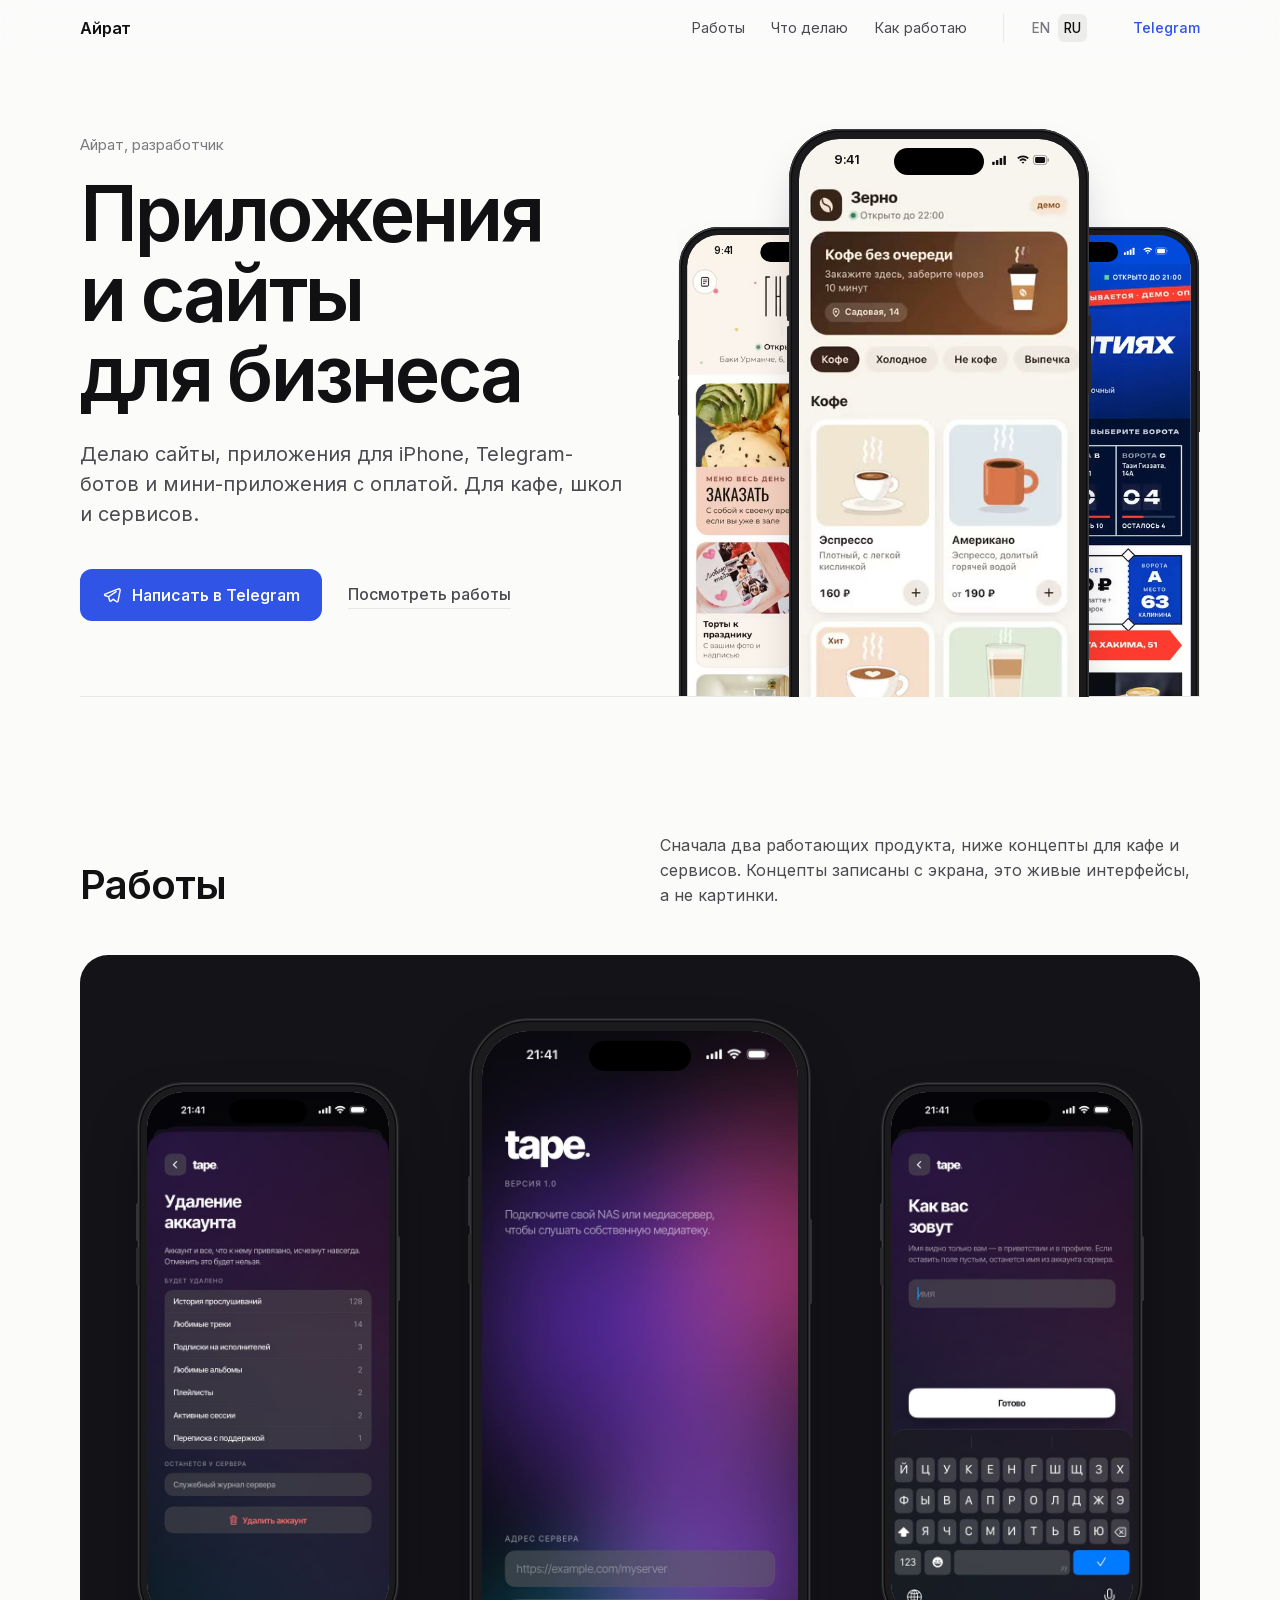
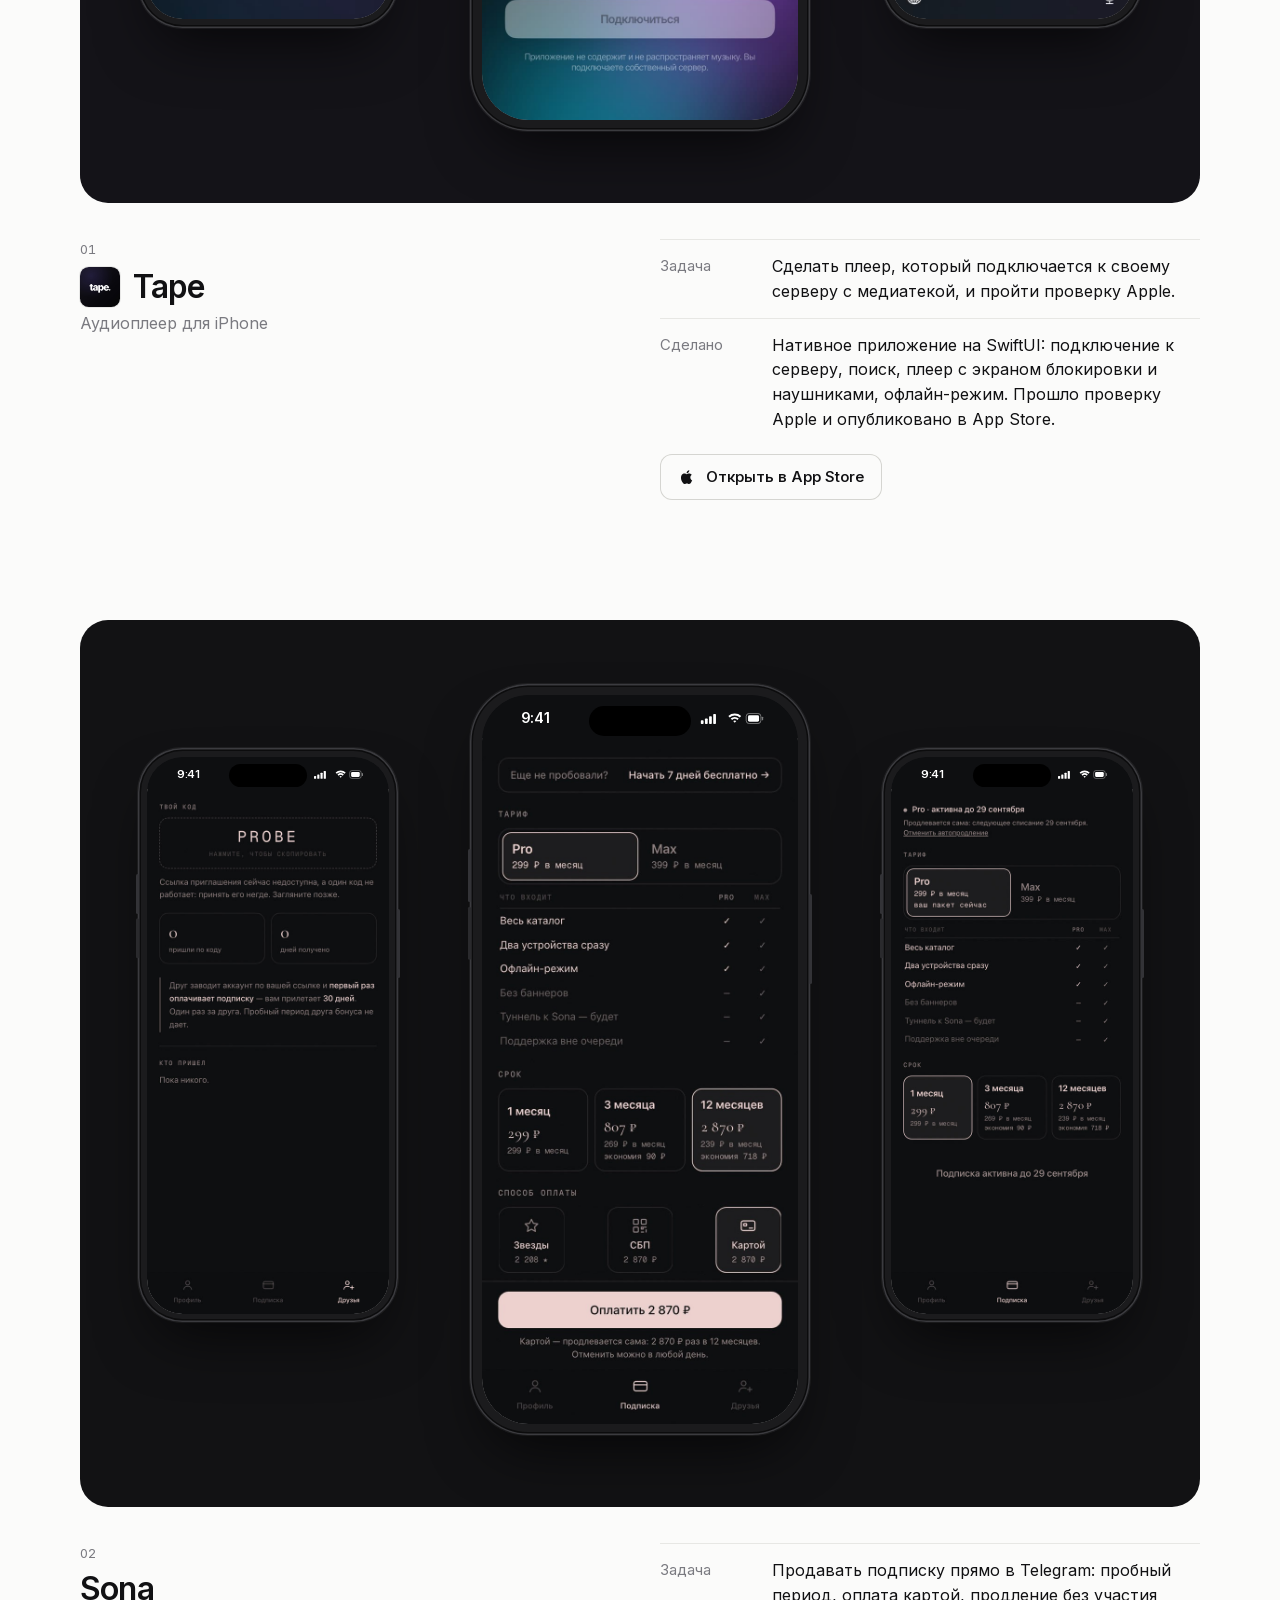
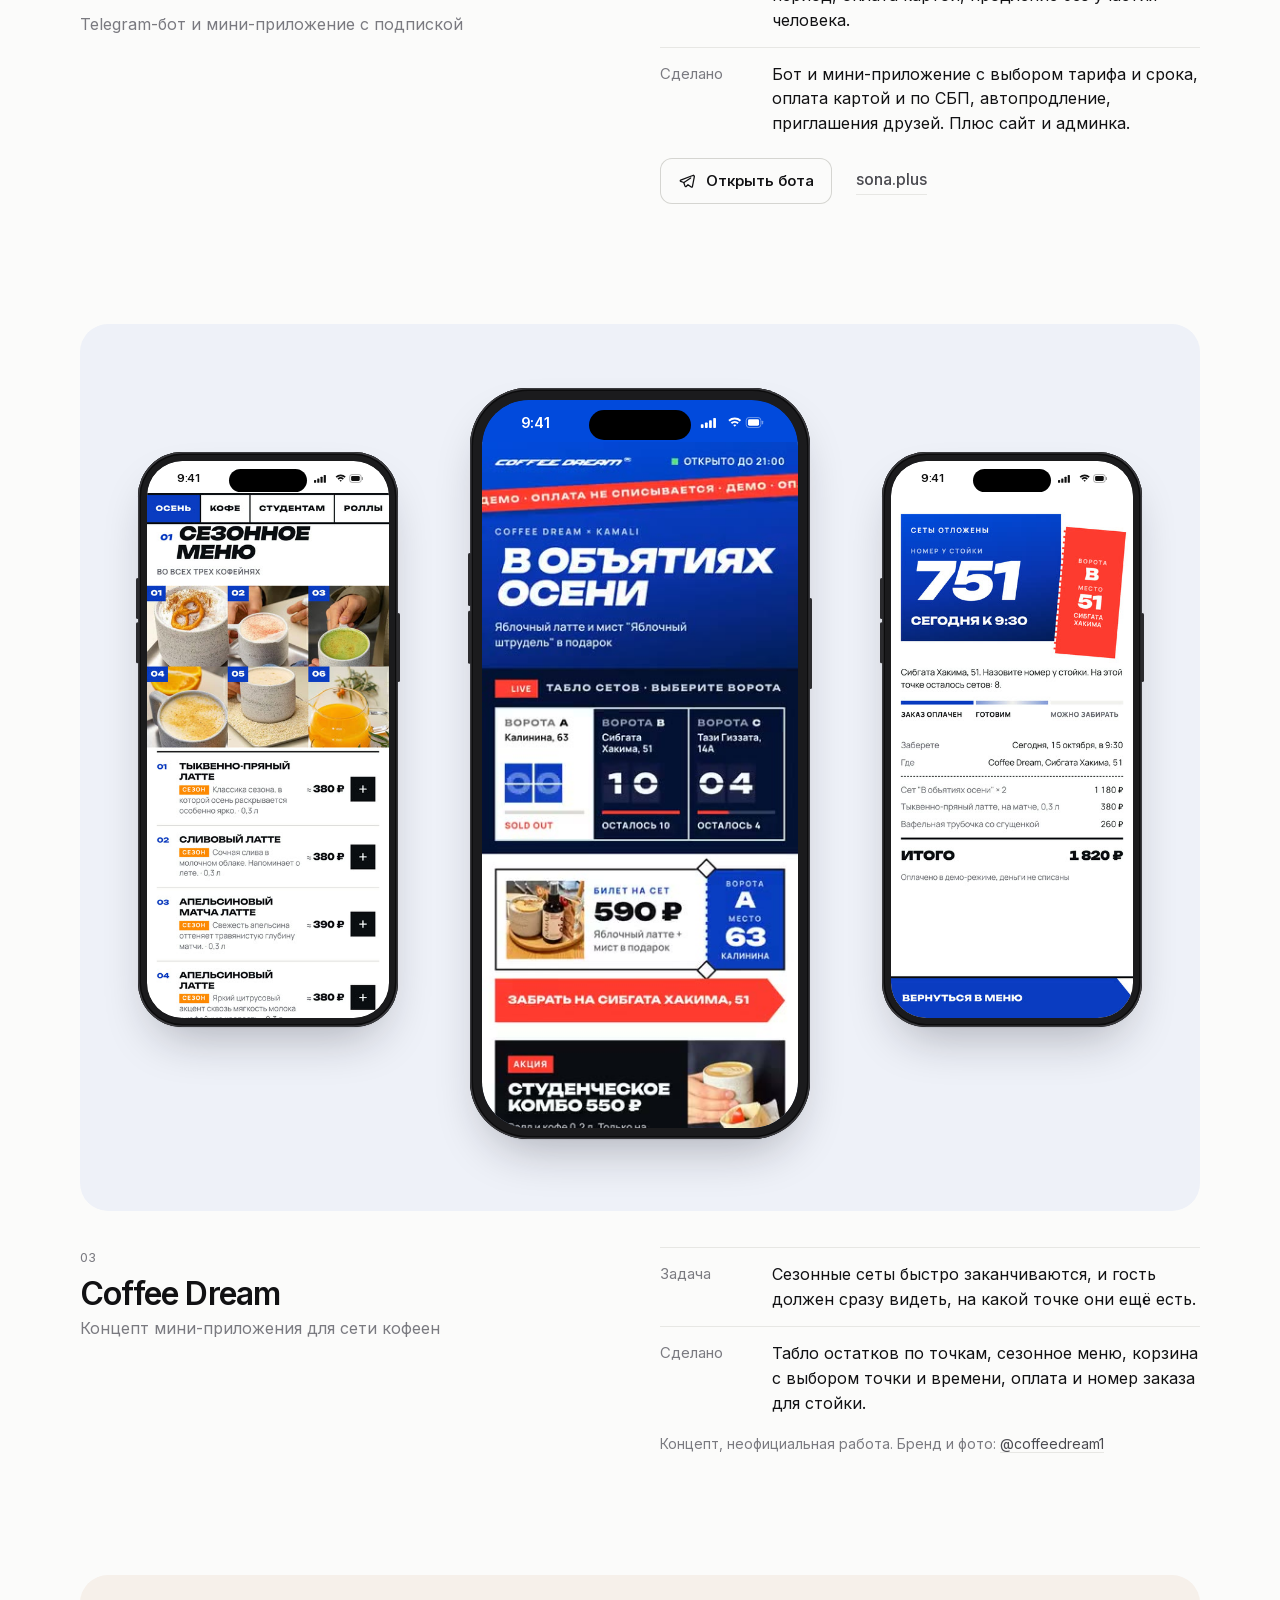
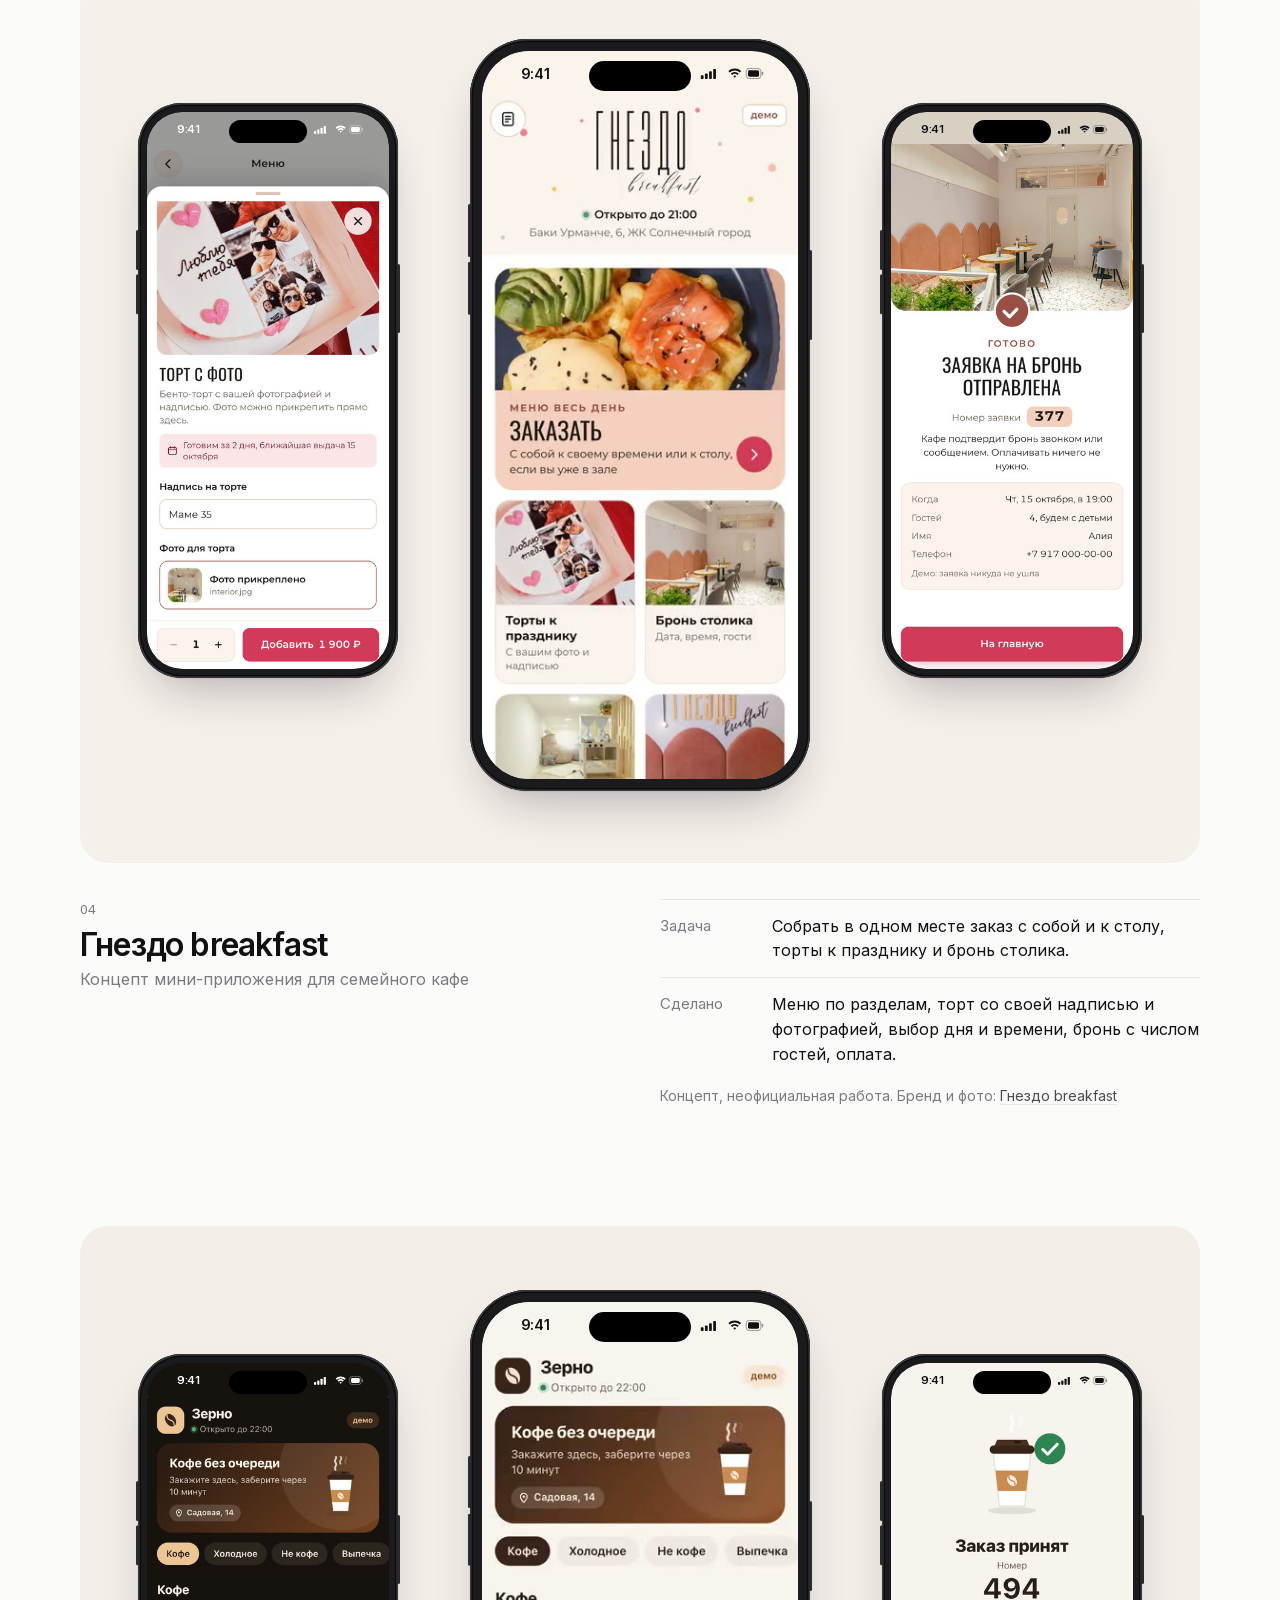
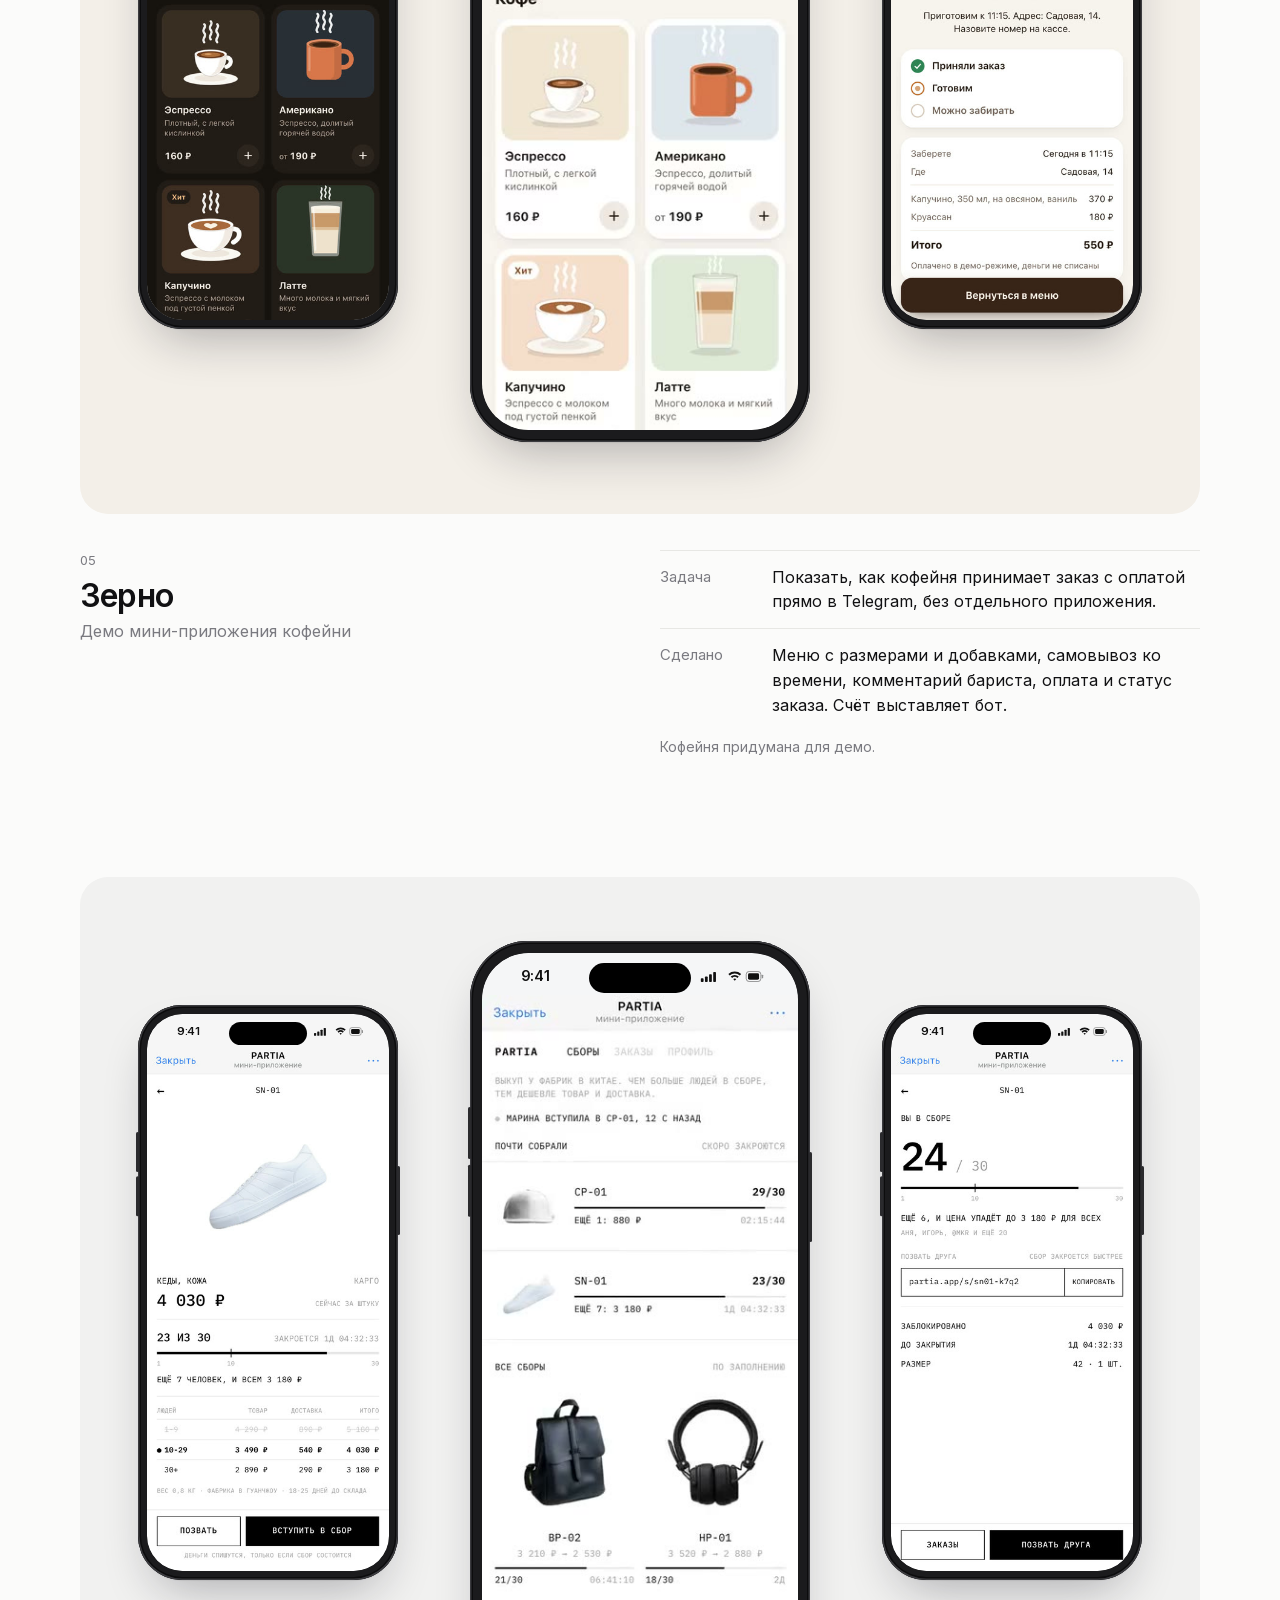
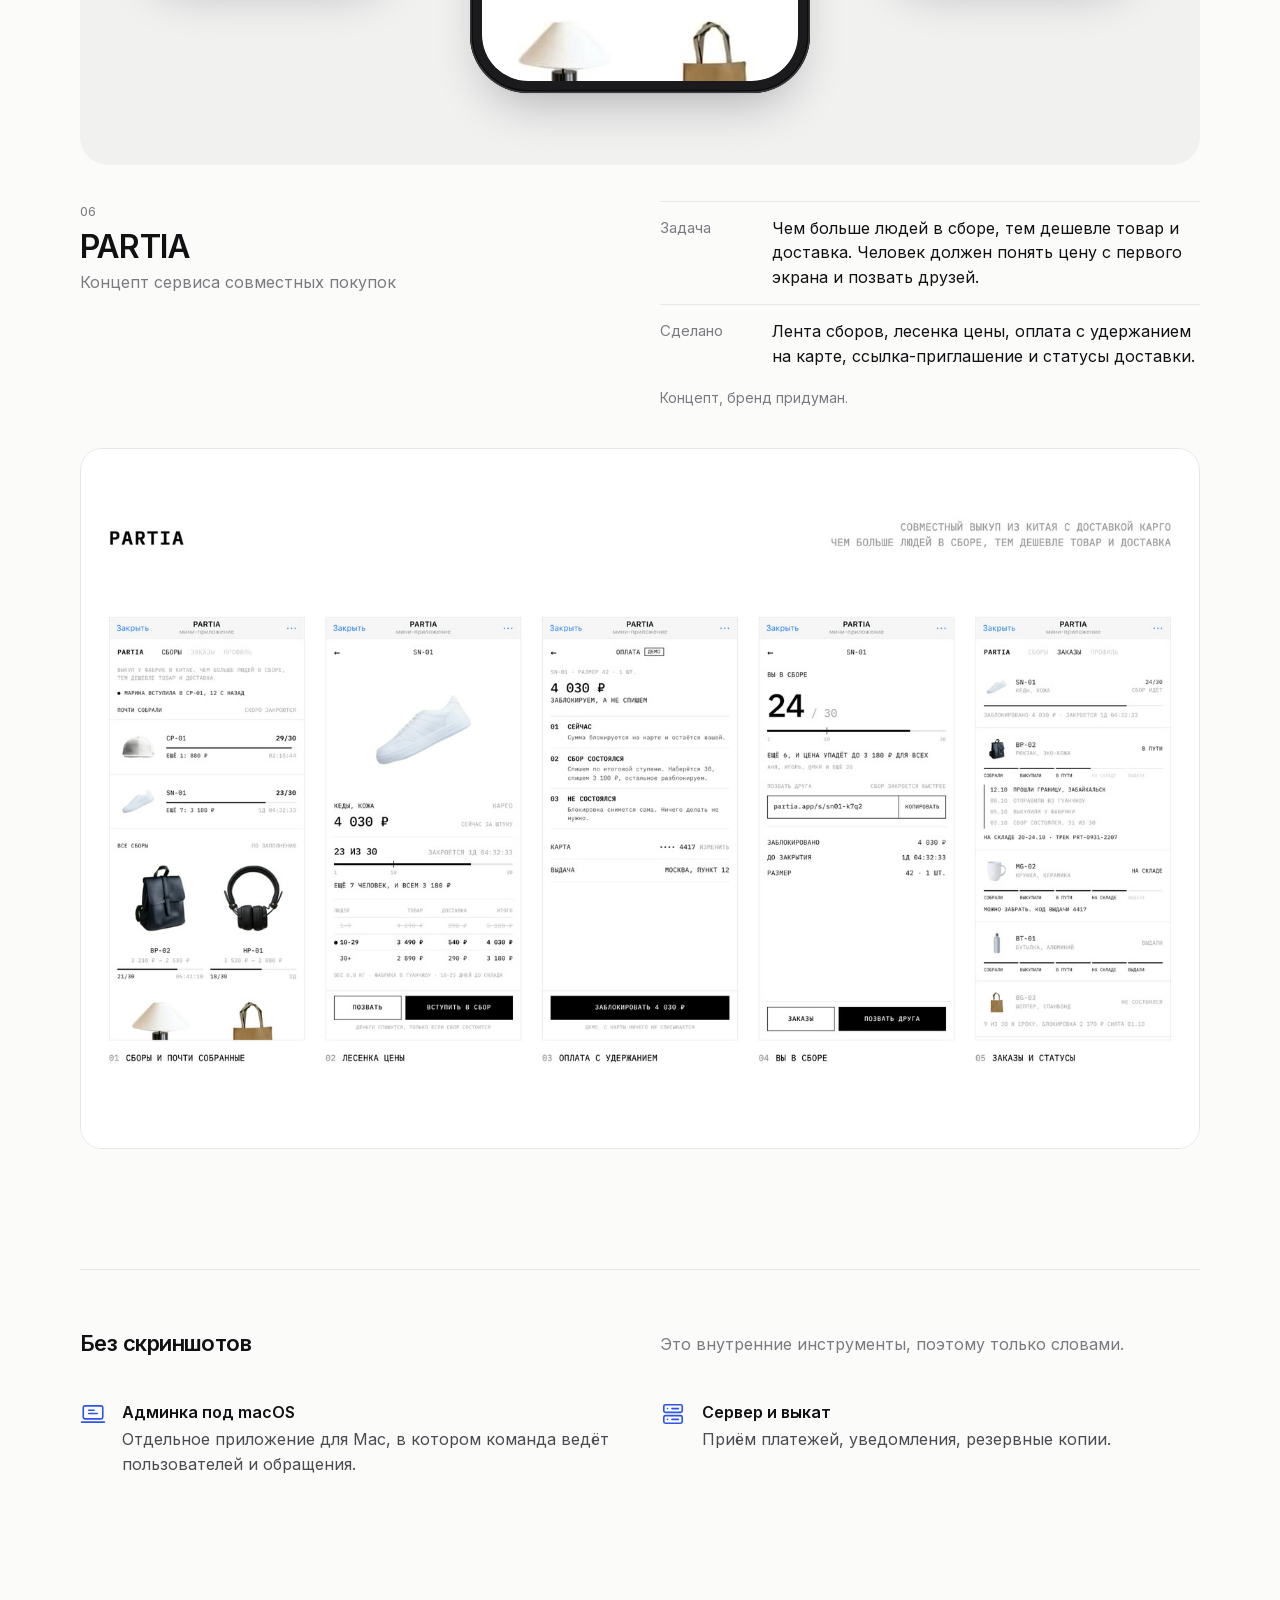
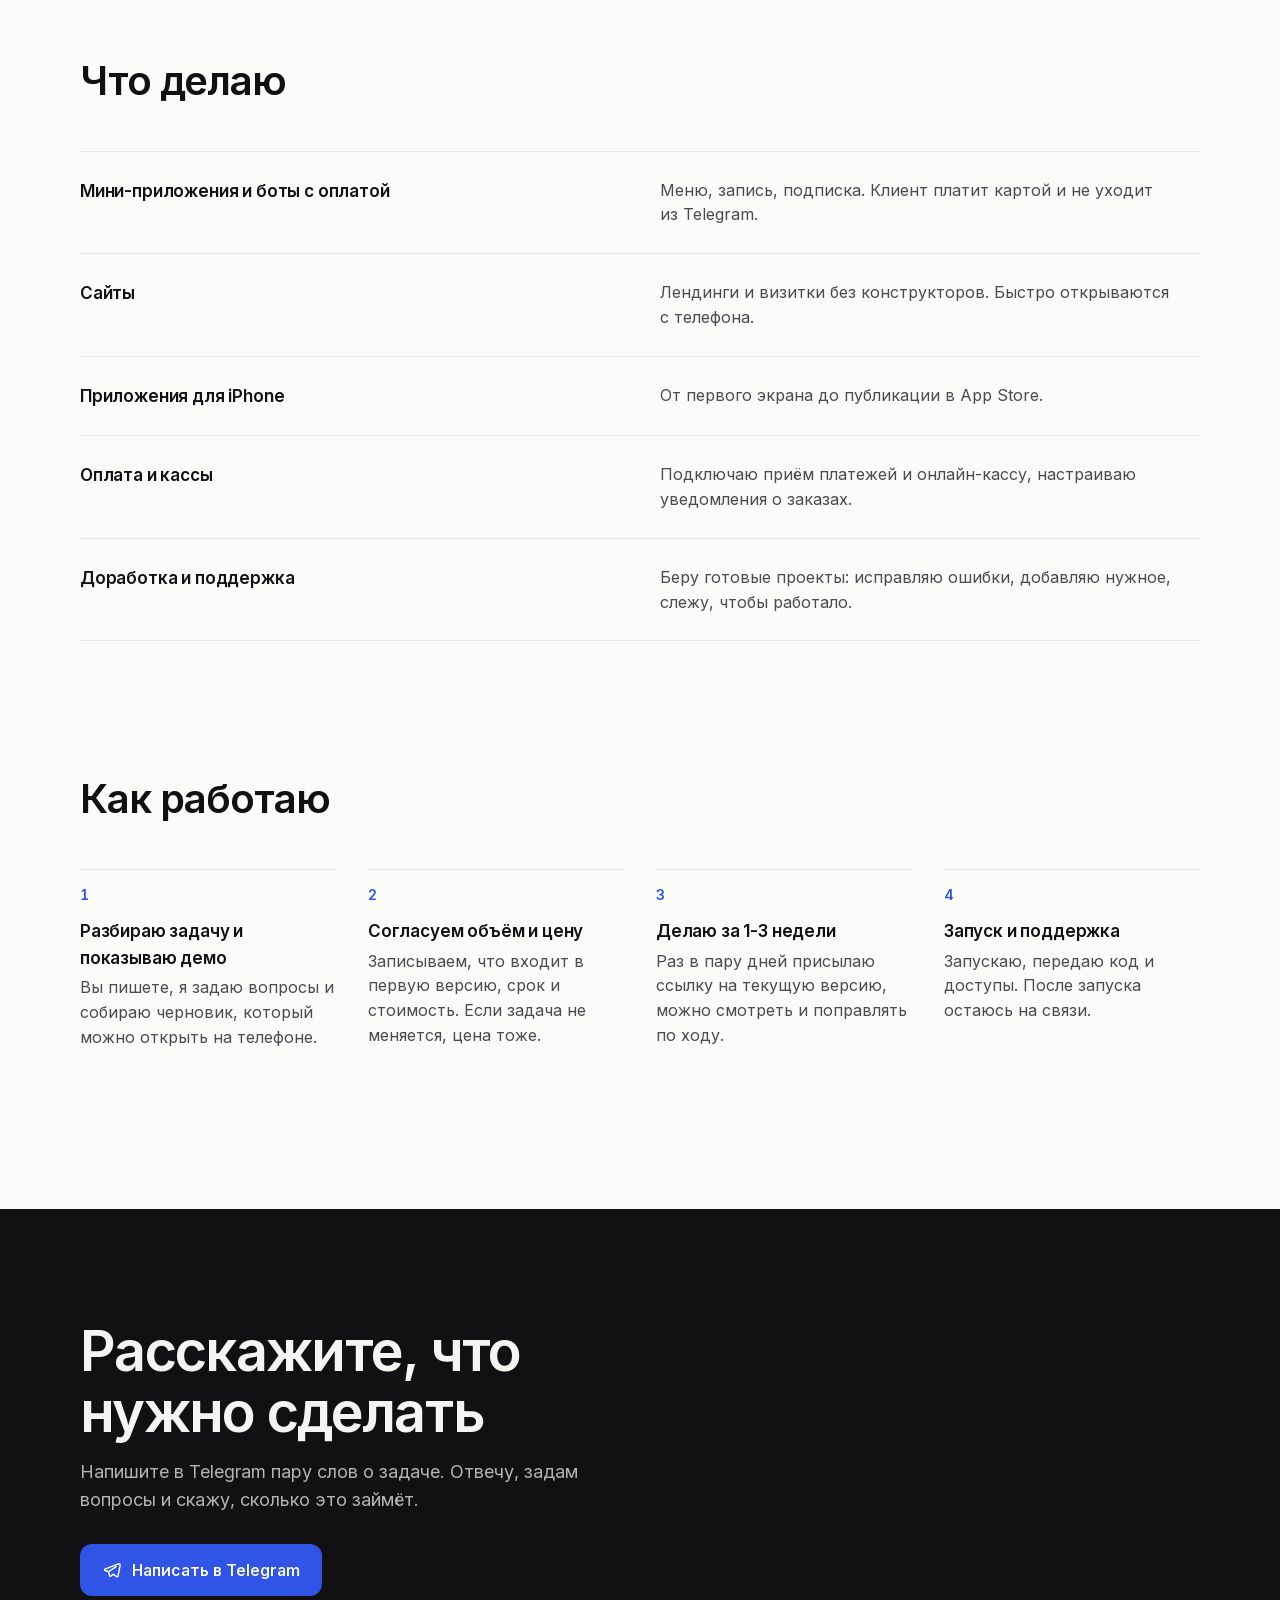
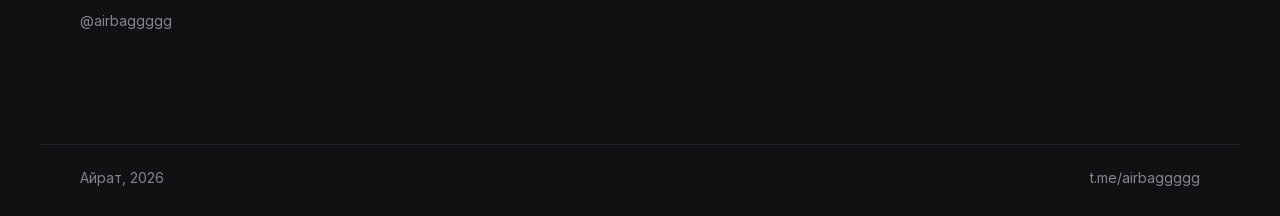
==== ru/index.html @ eb511922 "EN по умолчанию, RU в /ru/, листание на телефоне, постер PARTIA" ====
<!doctype html>
<html lang="ru">
<head>
<meta charset="utf-8">
<meta name="viewport" content="width=device-width, initial-scale=1, viewport-fit=cover">
<title>Айрат. Приложения и сайты для бизнеса</title>
<meta name="description" content="Делаю сайты, приложения для iPhone, Telegram-ботов и мини-приложения с оплатой для кафе, школ и сервисов.">
<meta property="og:type" content="website">
<meta property="og:title" content="Айрат. Приложения и сайты для бизнеса">
<meta property="og:description" content="Сайты, приложения для iPhone, Telegram-боты и мини-приложения с оплатой для кафе, школ и сервисов.">
<meta name="theme-color" content="#fbfbfa">
<link rel="canonical" href="https://airbagg.github.io/airat/ru/">
<link rel="alternate" hreflang="en" href="https://airbagg.github.io/airat/">
<link rel="alternate" hreflang="ru" href="https://airbagg.github.io/airat/ru/">
<link rel="alternate" hreflang="x-default" href="https://airbagg.github.io/airat/">
<link rel="icon" href="../assets/favicon.svg" type="image/svg+xml">
<link rel="preload" href="../assets/fonts/inter-cyrillic.woff2" as="font" type="font/woff2" crossorigin>
<link rel="stylesheet" href="../assets/style.css">
<script>document.documentElement.classList.add('js')</script>
</head>
<body>

<header class="top">
  <div class="wrap top-in">
    <a class="name" href="#top">Айрат</a>
    <nav class="nav" aria-label="Разделы">
      <a href="#works">Работы</a>
      <a href="#services">Что делаю</a>
      <a href="#process">Как работаю</a>
    </nav>
    <span class="lang"><a href="../" hreflang="en" lang="en">EN</a><b aria-current="page">RU</b></span>
    <a class="top-tg" href="https://t.me/airbaggggg">Telegram</a>
  </div>
</header>

<main id="top">

  <section class="hero">
    <div class="wrap hero-grid">
      <div class="hero-text">
      <p class="hero-who reveal">Айрат, разработчик</p>
      <h1 class="reveal">Приложения и сайты для бизнеса</h1>
      <p class="lead reveal">Делаю сайты, приложения для iPhone, Telegram-ботов и мини-приложения с оплатой. Для кафе, школ и сервисов.</p>
      <div class="hero-cta reveal">
        <a class="btn" href="https://t.me/airbaggggg">
          <svg viewBox="0 0 24 24" aria-hidden="true"><path d="M20.5 4.3L3.6 10.9c-.8.3-.8 1.4 0 1.7l4.1 1.4 1.6 4.9c.2.7 1.1.9 1.6.4l2.4-2.3 4.3 3.1c.6.4 1.5.1 1.6-.6l2.6-13.3c.2-.9-.6-1.6-1.3-1.3z" fill="none" stroke="currentColor" stroke-width="1.7" stroke-linejoin="round"/><path d="M7.9 14.1l9-6.2" stroke="currentColor" stroke-width="1.7" stroke-linecap="round"/></svg>
          Написать в Telegram
        </a>
        <a class="link" href="#works">Посмотреть работы</a>
      </div>
      </div>
      <div class="hero-art reveal" aria-hidden="true">
        <div class="device hero-l" style="--sb:#fbf4eb;--sbt:#111">
          <div class="screen">
            <div class="sbar"><span>9:41</span></div>
            <div class="view">
              <img src="../assets/img/gnezdo-poster.jpg" alt="" decoding="async" width="332" height="720">
            </div>
          </div>
        </div>
        <div class="device hero-r" style="--sb:#014adc;--sbt:#fff">
          <div class="screen">
            <div class="sbar"><span>9:41</span></div>
            <div class="view">
              <img src="../assets/img/coffeedream-poster.jpg" alt="" decoding="async" width="332" height="720">
            </div>
          </div>
        </div>
        <div class="device hero-c" style="--sb:#f8f5ee;--sbt:#111">
          <div class="screen">
            <div class="sbar"><span>9:41</span></div>
            <div class="view">
              <img src="../assets/img/zerno-poster.jpg" alt="" fetchpriority="high" decoding="async" width="332" height="720">
              <video muted loop playsinline preload="none" data-src="../assets/video/zerno.mp4" data-hero></video>
            </div>
          </div>
        </div>
      </div>
    </div>
  </section>

  <section class="works" id="works" aria-labelledby="works-h">
    <div class="wrap">
      <div class="sec-head reveal">
        <h2 id="works-h">Работы</h2>
        <p>Сначала два работающих продукта, ниже концепты для кафе и сервисов. Концепты записаны с экрана, это живые интерфейсы, а не картинки.</p>
      </div>

      <article class="work work-dark" style="--tint:#141318">
        <div class="stage reveal">
          <div class="device side side-l full" style="--sb:#050409;--sbt:#fff">
            <div class="screen">
              <div class="view">
                <img src="../assets/img/tape-account.jpg" alt="Экран удаления аккаунта" loading="lazy" decoding="async" width="520" height="1130">
              </div>
            </div>
          </div>
          <div class="device main full" style="--sb:#0b0a10;--sbt:#fff">
            <div class="screen">
              <div class="view">
                <img src="../assets/img/tape-connect.jpg" alt="Первый экран: подключение к своему серверу" loading="lazy" decoding="async" width="680" height="1478">
              </div>
            </div>
          </div>
          <div class="device side side-r full" style="--sb:#050409;--sbt:#fff">
            <div class="screen">
              <div class="view">
                <img src="../assets/img/tape-name.jpg" alt="Экран ввода имени" loading="lazy" decoding="async" width="520" height="1130">
              </div>
            </div>
          </div>
        </div>
        <div class="work-text reveal">
          <div class="work-title">
            <span class="work-no">01</span>
            <h3><img class="app-icon" src="../assets/img/tape-icon.jpg" alt="" width="256" height="256" loading="lazy">Tape</h3>
            <p class="work-kind">Аудиоплеер для iPhone</p>
          </div>
          <dl class="work-dl">
            <div><dt>Задача</dt><dd>Сделать плеер, который подключается к своему серверу с медиатекой, и пройти проверку Apple.</dd></div>
            <div><dt>Сделано</dt><dd>Нативное приложение на SwiftUI: подключение к серверу, поиск, плеер с экраном блокировки и наушниками, офлайн-режим. Прошло проверку Apple и опубликовано в App Store.</dd></div>
          </dl>
          <div class="work-links">
            <a class="btn btn-line" href="https://apps.apple.com/ru/app/tape-music-player/id6780871325"><svg viewBox="0 0 24 24" aria-hidden="true"><path d="M16.4 12.6c0-2.3 1.9-3.4 2-3.5-1.1-1.6-2.8-1.8-3.4-1.8-1.4-.1-2.8.9-3.5.9-.7 0-1.8-.9-3-.8-1.5 0-3 .9-3.8 2.3-1.6 2.8-.4 7 1.2 9.3.8 1.1 1.7 2.4 2.9 2.3 1.2 0 1.6-.7 3-.7s1.8.7 3 .7c1.3 0 2.1-1.1 2.8-2.3.9-1.3 1.3-2.6 1.3-2.6s-2.5-1-2.5-3.8zM14.1 5.8c.6-.8 1.1-1.8 1-2.8-.9 0-2 .6-2.7 1.4-.6.7-1.1 1.7-1 2.7 1 .1 2-.5 2.7-1.3z" fill="currentColor"/></svg>Открыть в App Store</a>
          </div>
        </div>
      </article>

      <article class="work work-dark" style="--tint:#121214">
        <div class="stage reveal">
          <div class="device side side-l" style="--sb:#0e0f11;--sbt:#fff">
            <div class="screen">
              <div class="sbar"><span>9:41</span></div>
              <div class="view">
                <img src="../assets/img/sona-friends.jpg" alt="Приглашение друзей по коду" loading="lazy" decoding="async" width="520" height="1126">
              </div>
            </div>
          </div>
          <div class="device main" style="--sb:#0e0f11;--sbt:#fff">
            <div class="screen">
              <div class="sbar"><span>9:41</span></div>
              <div class="view">
                <img src="../assets/img/sona-pay.jpg" alt="Выбор тарифа, срока и оплата картой" loading="lazy" decoding="async" width="680" height="1472">
              </div>
            </div>
          </div>
          <div class="device side side-r" style="--sb:#0e0f11;--sbt:#fff">
            <div class="screen">
              <div class="sbar"><span>9:41</span></div>
              <div class="view">
                <img src="../assets/img/sona-active.jpg" alt="Подписка активна и продлевается сама" loading="lazy" decoding="async" width="520" height="1126">
              </div>
            </div>
          </div>
        </div>
        <div class="work-text reveal">
          <div class="work-title">
            <span class="work-no">02</span>
            <h3>Sona</h3>
            <p class="work-kind">Telegram-бот и мини-приложение с подпиской</p>
          </div>
          <dl class="work-dl">
            <div><dt>Задача</dt><dd>Продавать подписку прямо в Telegram: пробный период, оплата картой, продление без участия человека.</dd></div>
            <div><dt>Сделано</dt><dd>Бот и мини-приложение с выбором тарифа и срока, оплата картой и по СБП, автопродление, приглашения друзей. Плюс сайт и админка.</dd></div>
          </dl>
          <div class="work-links">
            <a class="btn btn-line" href="https://t.me/Sona_sound_bot"><svg viewBox="0 0 24 24" aria-hidden="true"><path d="M20.5 4.3L3.6 10.9c-.8.3-.8 1.4 0 1.7l4.1 1.4 1.6 4.9c.2.7 1.1.9 1.6.4l2.4-2.3 4.3 3.1c.6.4 1.5.1 1.6-.6l2.6-13.3c.2-.9-.6-1.6-1.3-1.3z" fill="none" stroke="currentColor" stroke-width="1.7" stroke-linejoin="round"/><path d="M7.9 14.1l9-6.2" stroke="currentColor" stroke-width="1.7" stroke-linecap="round"/></svg>Открыть бота</a>
            <a class="link" href="https://sona.plus">sona.plus</a>
          </div>
        </div>
      </article>

      <article class="work" style="--tint:#eef1f8">
        <div class="stage reveal">
          <div class="device side side-l" style="--sb:#fff;--sbt:#111">
            <div class="screen">
              <div class="sbar"><span>9:41</span></div>
              <div class="view">
                <img src="../assets/img/coffeedream-season.jpg" alt="Сезонное меню" loading="lazy" decoding="async" width="400" height="866">
              </div>
            </div>
          </div>
          <div class="device main" style="--sb:#014adc;--sbt:#fff">
            <div class="screen">
              <div class="sbar"><span>9:41</span></div>
              <div class="view">
                <img src="../assets/img/coffeedream-poster.jpg" alt="" loading="lazy" decoding="async" width="332" height="720">
            <video muted loop playsinline preload="none" data-src="../assets/video/coffeedream.mp4" aria-label="Запись экрана: заказ сезонного сета в Coffee Dream"></video>
              </div>
            </div>
          </div>
          <div class="device side side-r" style="--sb:#fff;--sbt:#111">
            <div class="screen">
              <div class="sbar"><span>9:41</span></div>
              <div class="view">
                <img src="../assets/img/coffeedream-done.jpg" alt="Экран оплаченного заказа с номером для стойки" loading="lazy" decoding="async" width="400" height="866">
              </div>
            </div>
          </div>
        </div>
        <div class="work-text reveal">
          <div class="work-title">
            <span class="work-no">03</span>
            <h3>Coffee Dream</h3>
            <p class="work-kind">Концепт мини-приложения для сети кофеен</p>
          </div>
          <dl class="work-dl">
            <div><dt>Задача</dt><dd>Сезонные сеты быстро заканчиваются, и гость должен сразу видеть, на какой точке они ещё есть.</dd></div>
            <div><dt>Сделано</dt><dd>Табло остатков по точкам, сезонное меню, корзина с выбором точки и времени, оплата и номер заказа для стойки.</dd></div>
          </dl>
          <p class="credit">Концепт, неофициальная работа. Бренд и фото: <a href="https://t.me/coffeedream1">@coffeedream1</a></p>
        </div>
      </article>

      <article class="work" style="--tint:#f6f0ea">
        <div class="stage reveal">
          <div class="device side side-l" style="--sb:#999997;--sbt:#fff">
            <div class="screen">
              <div class="sbar"><span>9:41</span></div>
              <div class="view">
                <img src="../assets/img/gnezdo-cake.jpg" alt="Торт с фотографией и надписью" loading="lazy" decoding="async" width="400" height="866">
              </div>
            </div>
          </div>
          <div class="device main" style="--sb:#fbf4eb;--sbt:#111">
            <div class="screen">
              <div class="sbar"><span>9:41</span></div>
              <div class="view">
                <img src="../assets/img/gnezdo-poster.jpg" alt="" loading="lazy" decoding="async" width="332" height="720">
            <video muted loop playsinline preload="none" data-src="../assets/video/gnezdo.mp4" aria-label="Запись экрана: заказ торта и бронь столика в Гнезде"></video>
              </div>
            </div>
          </div>
          <div class="device side side-r" style="--sb:#d9d0c4;--sbt:#111">
            <div class="screen">
              <div class="sbar"><span>9:41</span></div>
              <div class="view">
                <img src="../assets/img/gnezdo-book.jpg" alt="Заявка на бронь отправлена" loading="lazy" decoding="async" width="400" height="866">
              </div>
            </div>
          </div>
        </div>
        <div class="work-text reveal">
          <div class="work-title">
            <span class="work-no">04</span>
            <h3>Гнездо breakfast</h3>
            <p class="work-kind">Концепт мини-приложения для семейного кафе</p>
          </div>
          <dl class="work-dl">
            <div><dt>Задача</dt><dd>Собрать в одном месте заказ с собой и к столу, торты к празднику и бронь столика.</dd></div>
            <div><dt>Сделано</dt><dd>Меню по разделам, торт со своей надписью и фотографией, выбор дня и времени, бронь с числом гостей, оплата.</dd></div>
          </dl>
          <p class="credit">Концепт, неофициальная работа. Бренд и фото: <a href="https://t.me/gnezdobreakfast">Гнездо breakfast</a></p>
        </div>
      </article>

      <article class="work" style="--tint:#f3efe8">
        <div class="stage reveal">
          <div class="device side side-l" style="--sb:#16130e;--sbt:#fff">
            <div class="screen">
              <div class="sbar"><span>9:41</span></div>
              <div class="view">
                <img src="../assets/img/zerno-dark.jpg" alt="Меню в тёмной теме" loading="lazy" decoding="async" width="400" height="866">
              </div>
            </div>
          </div>
          <div class="device main" style="--sb:#f8f5ee;--sbt:#111">
            <div class="screen">
              <div class="sbar"><span>9:41</span></div>
              <div class="view">
                <img src="../assets/img/zerno-poster.jpg" alt="" loading="lazy" decoding="async" width="332" height="720">
            <video muted loop playsinline preload="none" data-src="../assets/video/zerno.mp4" aria-label="Запись экрана: заказ капучино в демо Зерно"></video>
              </div>
            </div>
          </div>
          <div class="device side side-r" style="--sb:#f7f4ed;--sbt:#111">
            <div class="screen">
              <div class="sbar"><span>9:41</span></div>
              <div class="view">
                <img src="../assets/img/zerno-done.jpg" alt="Заказ принят, номер и статус" loading="lazy" decoding="async" width="400" height="866">
              </div>
            </div>
          </div>
        </div>
        <div class="work-text reveal">
          <div class="work-title">
            <span class="work-no">05</span>
            <h3>Зерно</h3>
            <p class="work-kind">Демо мини-приложения кофейни</p>
          </div>
          <dl class="work-dl">
            <div><dt>Задача</dt><dd>Показать, как кофейня принимает заказ с оплатой прямо в Telegram, без отдельного приложения.</dd></div>
            <div><dt>Сделано</dt><dd>Меню с размерами и добавками, самовывоз ко времени, комментарий бариста, оплата и статус заказа. Счёт выставляет бот.</dd></div>
          </dl>
          <p class="credit">Кофейня придумана для демо.</p>
        </div>
      </article>

      <article class="work" style="--tint:#f1f1f0">
        <div class="stage reveal">
          <div class="device side side-l" style="--sb:#f6f6f6;--sbt:#111">
            <div class="screen">
              <div class="sbar"><span>9:41</span></div>
              <div class="view">
                <img src="../assets/img/partia-item.jpg" alt="Карточка товара с лесенкой цены" loading="lazy" decoding="async" width="400" height="866">
              </div>
            </div>
          </div>
          <div class="device main" style="--sb:#f5f6f7;--sbt:#111">
            <div class="screen">
              <div class="sbar"><span>9:41</span></div>
              <div class="view">
                <img src="../assets/img/partia-poster.jpg" alt="" loading="lazy" decoding="async" width="332" height="720">
            <video muted loop playsinline preload="none" data-src="../assets/video/partia.mp4" aria-label="Запись экрана: вступление в сбор в PARTIA"></video>
              </div>
            </div>
          </div>
          <div class="device side side-r" style="--sb:#f6f6f6;--sbt:#111">
            <div class="screen">
              <div class="sbar"><span>9:41</span></div>
              <div class="view">
                <img src="../assets/img/partia-group.jpg" alt="Участник в сборе, ссылка для друзей" loading="lazy" decoding="async" width="400" height="866">
              </div>
            </div>
          </div>
        </div>
        <div class="work-text reveal">
          <div class="work-title">
            <span class="work-no">06</span>
            <h3>PARTIA</h3>
            <p class="work-kind">Концепт сервиса совместных покупок</p>
          </div>
          <dl class="work-dl">
            <div><dt>Задача</dt><dd>Чем больше людей в сборе, тем дешевле товар и доставка. Человек должен понять цену с первого экрана и позвать друзей.</dd></div>
            <div><dt>Сделано</dt><dd>Лента сборов, лесенка цены, оплата с удержанием на карте, ссылка-приглашение и статусы доставки.</dd></div>
          </dl>
          <p class="credit">Концепт, бренд придуман.</p>
        </div>
        <figure class="wide reveal">
          <img src="../assets/img/partia-wide-900.jpg" srcset="../assets/img/partia-wide-900.jpg 900w, ../assets/img/partia-wide-1600.jpg 1600w" sizes="(min-width: 1200px) 1120px, 100vw" alt="Пять экранов PARTIA: сборы, лесенка цены, оплата с удержанием, участие в сборе, заказы" loading="lazy" decoding="async" width="1600" height="1000">
        </figure>
      </article>

      <div class="private reveal">
        <h3>Без скриншотов</h3>
        <p class="private-note">Это внутренние инструменты, поэтому только словами.</p>
        <ul class="private-list">
          <li>
            <svg viewBox="0 0 24 24" aria-hidden="true"><rect x="3" y="4.5" width="18" height="12" rx="1.5"/><path d="M1.5 19.5h21"/><path d="M8 8.5h5M8 11.5h8"/></svg>
            <div><b>Админка под macOS</b><span>Отдельное приложение для Mac, в котором команда ведёт пользователей и обращения.</span></div>
          </li>
          <li>
            <svg viewBox="0 0 24 24" aria-hidden="true"><rect x="3.5" y="3.5" width="17" height="7" rx="1.5"/><rect x="3.5" y="13.5" width="17" height="7" rx="1.5"/><path d="M7 7h.01M7 17h.01M11 7h6M11 17h6"/></svg>
            <div><b>Сервер и выкат</b><span>Приём платежей, уведомления, резервные копии.</span></div>
          </li>
        </ul>
      </div>
    </div>
  </section>

  <section class="services wrap" id="services" aria-labelledby="services-h">
    <div class="sec-head reveal">
      <h2 id="services-h">Что делаю</h2>
    </div>
    <ul class="rows">
      <li class="reveal"><b>Мини-приложения и боты с оплатой</b><p>Меню, запись, подписка. Клиент платит картой и не уходит из Telegram.</p></li>
      <li class="reveal"><b>Сайты</b><p>Лендинги и визитки без конструкторов. Быстро открываются с телефона.</p></li>
      <li class="reveal"><b>Приложения для iPhone</b><p>От первого экрана до публикации в App Store.</p></li>
      <li class="reveal"><b>Оплата и кассы</b><p>Подключаю приём платежей и онлайн-кассу, настраиваю уведомления о заказах.</p></li>
      <li class="reveal"><b>Доработка и поддержка</b><p>Беру готовые проекты: исправляю ошибки, добавляю нужное, слежу, чтобы работало.</p></li>
    </ul>
  </section>

  <section class="process wrap" id="process" aria-labelledby="process-h">
    <div class="sec-head reveal">
      <h2 id="process-h">Как работаю</h2>
    </div>
    <ol class="steps">
      <li class="reveal"><span class="step-no">1</span><b>Разбираю задачу и показываю демо</b><p>Вы пишете, я задаю вопросы и собираю черновик, который можно открыть на телефоне.</p></li>
      <li class="reveal"><span class="step-no">2</span><b>Согласуем объём и цену</b><p>Записываем, что входит в первую версию, срок и стоимость. Если задача не меняется, цена тоже.</p></li>
      <li class="reveal"><span class="step-no">3</span><b>Делаю за 1-3 недели</b><p>Раз в пару дней присылаю ссылку на текущую версию, можно смотреть и поправлять по ходу.</p></li>
      <li class="reveal"><span class="step-no">4</span><b>Запуск и поддержка</b><p>Запускаю, передаю код и доступы. После запуска остаюсь на связи.</p></li>
    </ol>
  </section>

  <section class="contact" id="contact" aria-labelledby="contact-h">
    <div class="wrap contact-in reveal">
      <h2 id="contact-h">Расскажите, что нужно сделать</h2>
      <p>Напишите в Telegram пару слов о задаче. Отвечу, задам вопросы и скажу, сколько это займёт.</p>
      <a class="btn" href="https://t.me/airbaggggg">
        <svg viewBox="0 0 24 24" aria-hidden="true"><path d="M20.5 4.3L3.6 10.9c-.8.3-.8 1.4 0 1.7l4.1 1.4 1.6 4.9c.2.7 1.1.9 1.6.4l2.4-2.3 4.3 3.1c.6.4 1.5.1 1.6-.6l2.6-13.3c.2-.9-.6-1.6-1.3-1.3z" fill="none" stroke="currentColor" stroke-width="1.7" stroke-linejoin="round"/><path d="M7.9 14.1l9-6.2" stroke="currentColor" stroke-width="1.7" stroke-linecap="round"/></svg>
        Написать в Telegram
      </a>
      <p class="handle">@airbaggggg</p>
    </div>
  </section>

</main>

<footer class="foot">
  <div class="wrap foot-in">
    <span>Айрат, 2026</span>
    <a href="https://t.me/airbaggggg">t.me/airbaggggg</a>
  </div>
</footer>

<script src="../assets/main.js" defer></script>
</body>
</html>
---- assets/style.css ----
@font-face {
  font-family: "Inter";
  font-style: normal;
  font-weight: 400 650;
  font-display: swap;
  src: url("fonts/inter-cyrillic.woff2") format("woff2");
  unicode-range: U+0301, U+0400-045F, U+0490-0491, U+04B0-04B1, U+2116;
}
@font-face {
  font-family: "Inter";
  font-style: normal;
  font-weight: 400 650;
  font-display: swap;
  src: url("fonts/inter-latin.woff2") format("woff2");
  unicode-range: U+0000-00FF, U+0131, U+0152-0153, U+02BB-02BC, U+02C6, U+02DA, U+02DC, U+0304, U+0308, U+0329, U+2000-206F, U+20AC, U+2122, U+2191, U+2193, U+2212, U+2215, U+FEFF, U+FFFD;
}

:root {
  --bg: #fbfbfa;
  --ink: #111113;
  --ink-2: #4a4a50;
  --muted: #7a7a80;
  --line: #e7e7e4;
  --accent: #2f54e6;
  --accent-ink: #2443c4;
  --pad: 20px;
  --max: 1120px;
  --ease: cubic-bezier(.2, .7, .2, 1);
}

*, *::before, *::after { box-sizing: border-box; }
html { -webkit-text-size-adjust: 100%; scroll-behavior: smooth; }
body {
  margin: 0;
  background: var(--bg);
  color: var(--ink);
  font: 400 16px/1.55 "Inter", -apple-system, BlinkMacSystemFont, "Segoe UI", Roboto, sans-serif;
  font-feature-settings: "cv11", "ss01";
  -webkit-font-smoothing: antialiased;
  text-rendering: optimizeLegibility;
  overflow-x: hidden;
}
img, video { display: block; max-width: 100%; height: auto; }
a { color: inherit; }
h1, h2, h3 { margin: 0; font-weight: 600; letter-spacing: -0.025em; text-wrap: balance; }
p { margin: 0; text-wrap: pretty; }
figure { margin: 0; }
ul, ol { margin: 0; padding: 0; list-style: none; }
:focus-visible { outline: 2px solid var(--accent); outline-offset: 3px; border-radius: 6px; }

.wrap { width: 100%; max-width: calc(var(--max) + var(--pad) * 2); margin: 0 auto; padding: 0 var(--pad); }

/* Шапка */
.top {
  position: sticky; top: 0; z-index: 10;
  background: rgba(251, 251, 250, .82);
  -webkit-backdrop-filter: saturate(1.4) blur(14px);
  backdrop-filter: saturate(1.4) blur(14px);
  border-bottom: 1px solid transparent;
  transition: border-color .3s;
}
.top.scrolled { border-bottom-color: var(--line); }
.top-in { display: flex; align-items: center; gap: 28px; height: 56px; }
.name { font-weight: 600; text-decoration: none; letter-spacing: -0.01em; }
.nav { display: none; gap: 26px; margin-left: auto; font-size: 14.5px; }
.nav a, .top-tg { text-decoration: none; color: var(--ink-2); transition: color .2s; }
.nav a:hover, .top-tg:hover { color: var(--ink); }
.lang { margin-left: auto; display: flex; gap: 2px; font-size: 13.5px; font-weight: 500; }
.lang a, .lang b { padding: 4px 6px; border-radius: 6px; text-decoration: none; color: var(--muted); font-weight: 500; }
.lang b { color: var(--ink); background: #ececea; }
.lang a:hover { color: var(--ink); }
.top-tg { margin-left: 14px; font-size: 14.5px; font-weight: 500; color: var(--accent); }
.top-tg:hover { color: var(--accent-ink); }

/* Первый экран */
.hero { padding-top: 48px; margin-bottom: 72px; }
.hero-art {
  position: relative; height: 340px; margin: 44px calc(var(--pad) * -1) 0;
  overflow: hidden; overflow: clip; border-bottom: 1px solid var(--line);
}
.hero-art .device { position: absolute; left: 50%; }
.hero-art .hero-c { --w: 232px; top: 0; transform: translateX(-50%); z-index: 2; }
.hero-art .hero-l, .hero-art .hero-r { --w: 196px; top: 56px; }
.hero-l { transform: translateX(-118%); }
.hero-r { transform: translateX(18%); }
.hero-who { font-size: 15px; color: var(--muted); margin-bottom: 18px; }
.hero h1 { font-size: 42px; line-height: 1.04; letter-spacing: -0.035em; max-width: 11ch; }
.lead { margin-top: 20px; font-size: 18px; line-height: 1.5; color: var(--ink-2); max-width: 30em; }
.hero-cta { margin-top: 32px; display: flex; flex-wrap: wrap; align-items: center; gap: 14px 26px; }

.btn {
  display: inline-flex; align-items: center; justify-content: center; gap: 10px;
  height: 52px; padding: 0 22px;
  border-radius: 12px;
  background: var(--accent); color: #fff;
  font-weight: 550; font-size: 16px; text-decoration: none;
  transition: background .2s, transform .2s var(--ease);
}
.btn svg { width: 20px; height: 20px; flex: none; }
.btn:hover { background: var(--accent-ink); }
.btn:active { transform: scale(.98); }
.link { color: var(--ink-2); font-weight: 500; text-decoration: none; border-bottom: 1px solid var(--line); padding-bottom: 2px; transition: color .2s, border-color .2s; }
.link:hover { color: var(--ink); border-color: var(--ink-2); }

/* Заголовки разделов */
.sec-head { margin-bottom: 36px; }
.sec-head h2 { font-size: 30px; line-height: 1.1; }
.sec-head p { margin-top: 12px; color: var(--ink-2); max-width: 34em; }

/* Работы */
.works { padding-bottom: 24px; }
.work { margin-bottom: 72px; }
.stage {
  position: relative;
  display: flex; justify-content: center; align-items: flex-start; gap: 56px;
  padding: 36px 0;
  border-radius: 22px;
  background: var(--tint, #f1f1f0);
  overflow: hidden; overflow: clip;
}
.work-text { padding-top: 26px; }
.work-title { margin-bottom: 20px; }
.work-no { display: block; font-size: 13px; color: var(--muted); font-variant-numeric: tabular-nums; margin-bottom: 8px; }
.work h3 { font-size: 26px; line-height: 1.15; }
.work-kind { margin-top: 4px; color: var(--muted); }
.work-dl { margin: 0; display: grid; gap: 14px; }
.work-dl div { padding-top: 14px; border-top: 1px solid var(--line); }
.work-dl dt { color: var(--muted); font-size: 14px; margin-bottom: 3px; }
.work-dl dd { margin: 0; }
.credit { margin-top: 18px; font-size: 14px; color: var(--muted); }
.credit a { color: var(--ink-2); text-decoration-color: var(--line); text-underline-offset: 3px; }
.credit a:hover { color: var(--ink); text-decoration-color: currentColor; }
.wide img { width: 100%; height: auto; aspect-ratio: 2400 / 1500; object-fit: contain; }
.wide { display: none; margin-top: 28px; border-radius: 16px; overflow: hidden; border: 1px solid var(--line); background: #fff; }

/* Телефон */
.device {
  --w: min(300px, 74vw);
  position: relative; flex: none;
  width: var(--w);
  padding: calc(var(--w) * .034);
  border-radius: calc(var(--w) * .17);
  background: #1b1b1d;
  box-shadow:
    inset 0 0 0 1.5px #3b3b3f,
    inset 0 0 0 3px #0c0c0d,
    0 1px 1px rgba(0, 0, 0, .06),
    0 24px 50px -18px rgba(18, 20, 32, .32);
}
.device::before, .device::after {
  content: ""; position: absolute; width: 3px; border-radius: 2px; background: #2a2a2d;
}
.device::before { left: -2px; top: 22%; height: 7%; box-shadow: 0 calc(var(--w) * .17) 0 #2a2a2d; }
.device::after { right: -2px; top: 28%; height: 12%; }
.screen {
  position: relative; overflow: hidden;
  border-radius: calc(var(--w) * .136);
  background: var(--sb);
  -webkit-mask-image: -webkit-radial-gradient(white, black);
}
.sbar {
  position: relative;
  height: calc(var(--w) * .125);
  background: var(--sb); color: var(--sbt);
  font-size: calc(var(--w) * .043); font-weight: 600; letter-spacing: -0.01em;
  display: flex; align-items: center;
  padding: calc(var(--w) * .012) calc(var(--w) * .1) 0 calc(var(--w) * .115);
}
.sbar::before {
  content: ""; position: absolute; left: 50%; top: calc(var(--w) * .03);
  width: calc(var(--w) * .3); height: calc(var(--w) * .088);
  transform: translateX(-50%); border-radius: 99px; background: #000;
}
.sbar::after {
  content: ""; margin-left: auto;
  width: calc(var(--w) * .19); height: calc(var(--w) * .036);
  background: var(--sbt);
  -webkit-mask: url("data:image/svg+xml,%3Csvg xmlns='http://www.w3.org/2000/svg' viewBox='0 0 68 12'%3E%3Crect x='0' y='8' width='3' height='4' rx='.8'/%3E%3Crect x='4.5' y='6' width='3' height='6' rx='.8'/%3E%3Crect x='9' y='3.5' width='3' height='8.5' rx='.8'/%3E%3Crect x='13.5' y='1' width='3' height='11' rx='.8'/%3E%3Cpath d='M30 3.2a10.5 10.5 0 0 1 14 0l-1.5 1.6a8.3 8.3 0 0 0-11 0zM32.6 6a6.6 6.6 0 0 1 8.8 0l-1.5 1.6a4.4 4.4 0 0 0-5.8 0zM35.3 8.8a2.7 2.7 0 0 1 3.4 0L37 10.6z'/%3E%3Crect x='49.5' y='.5' width='16' height='11' rx='3.2' fill='none' stroke='%23000' stroke-opacity='.45'/%3E%3Crect x='51.5' y='2.5' width='12' height='7' rx='1.6'/%3E%3Crect x='66.5' y='4' width='1.5' height='4' rx='.7' fill-opacity='.45'/%3E%3C/svg%3E") center / contain no-repeat;
  mask: url("data:image/svg+xml,%3Csvg xmlns='http://www.w3.org/2000/svg' viewBox='0 0 68 12'%3E%3Crect x='0' y='8' width='3' height='4' rx='.8'/%3E%3Crect x='4.5' y='6' width='3' height='6' rx='.8'/%3E%3Crect x='9' y='3.5' width='3' height='8.5' rx='.8'/%3E%3Crect x='13.5' y='1' width='3' height='11' rx='.8'/%3E%3Cpath d='M30 3.2a10.5 10.5 0 0 1 14 0l-1.5 1.6a8.3 8.3 0 0 0-11 0zM32.6 6a6.6 6.6 0 0 1 8.8 0l-1.5 1.6a4.4 4.4 0 0 0-5.8 0zM35.3 8.8a2.7 2.7 0 0 1 3.4 0L37 10.6z'/%3E%3Crect x='49.5' y='.5' width='16' height='11' rx='3.2' fill='none' stroke='%23000' stroke-opacity='.45'/%3E%3Crect x='51.5' y='2.5' width='12' height='7' rx='1.6'/%3E%3Crect x='66.5' y='4' width='1.5' height='4' rx='.7' fill-opacity='.45'/%3E%3C/svg%3E") center / contain no-repeat;
}
.view { position: relative; aspect-ratio: 390 / 844; background: #eee; }
.view img, .view video { position: absolute; inset: 0; width: 100%; height: 100%; object-fit: cover; object-position: top; }
.view video { opacity: 0; transition: opacity .5s; }
.view video.on { opacity: 1; }
.side { display: none; }
/* Скриншот целиком, со своей строкой состояния: рисуем только остров */
.device.full .view { aspect-ratio: 1290 / 2803; }
.device.full .screen::after {
  content: ""; position: absolute; z-index: 2; left: 50%; top: calc(var(--w) * .03);
  width: calc(var(--w) * .3); height: calc(var(--w) * .088);
  transform: translateX(-50%); border-radius: 99px; background: #000;
}
.work-dark .device { box-shadow: inset 0 0 0 1.5px #3b3b3f, inset 0 0 0 3px #0c0c0d, 0 0 0 1px rgba(255, 255, 255, .06), 0 30px 60px -20px rgba(0, 0, 0, .7); }
.work-dark .device::before, .work-dark .device::after { background: #333337; }
.app-icon { display: inline-block; width: 1.25em; height: 1.25em; border-radius: 22%; vertical-align: -0.28em; margin-right: .4em; box-shadow: 0 0 0 1px rgba(0, 0, 0, .08); }
.work-links { margin-top: 22px; display: flex; flex-wrap: wrap; align-items: center; gap: 12px 24px; }
.btn-line { height: 46px; padding: 0 18px; background: transparent; color: var(--ink); box-shadow: inset 0 0 0 1px #d5d5d1; font-size: 15px; }
.btn-line svg { width: 18px; height: 18px; }
.btn-line:hover { background: #f0f0ee; }

/* Без названий */
.private { margin-top: 8px; padding-top: 40px; border-top: 1px solid var(--line); }
.private h3 { font-size: 22px; }
.private-note { margin-top: 6px; color: var(--muted); }
.private-list { margin-top: 24px; display: grid; }
.private-list li { display: flex; gap: 16px; padding: 18px 0; border-top: 1px solid var(--line); }
.private-list li:first-child { border-top: 0; padding-top: 4px; }
.private-list svg { width: 26px; height: 26px; flex: none; margin-top: 1px; fill: none; stroke: var(--accent); stroke-width: 1.5; stroke-linecap: round; stroke-linejoin: round; }
.private-list b { display: block; font-weight: 600; }
.private-list span { display: block; margin-top: 2px; color: var(--ink-2); }

/* Что делаю, как работаю */
.services, .process { padding-top: 88px; }
.rows li { padding: 20px 0; border-top: 1px solid var(--line); }
.rows li:last-child { border-bottom: 1px solid var(--line); }
.rows b, .steps b { display: block; font-weight: 600; font-size: 17px; letter-spacing: -0.01em; }
.rows p, .steps p { margin-top: 4px; color: var(--ink-2); }
.steps { display: grid; gap: 28px; }
.steps li { position: relative; padding-left: 44px; }
.step-no {
  position: absolute; left: 0; top: 0;
  width: 28px; height: 28px; border-radius: 50%;
  display: grid; place-items: center;
  border: 1px solid var(--line); background: #fff;
  font-size: 13px; font-weight: 600; color: var(--accent); font-variant-numeric: tabular-nums;
}

/* Контакт */
.contact { margin-top: 104px; background: #111113; color: #f4f4f2; }
.contact-in { padding-top: 72px; padding-bottom: 76px; }
.contact h2 { font-size: 34px; line-height: 1.08; letter-spacing: -0.03em; max-width: 14ch; }
.contact p { margin-top: 16px; color: #b4b4b8; max-width: 30em; }
.contact .btn { margin-top: 30px; }
.contact .handle { margin-top: 14px; font-size: 14px; color: #85858b; }
.foot { background: #111113; color: #85858b; font-size: 14px; }
.foot-in { display: flex; justify-content: space-between; padding-top: 22px; padding-bottom: 28px; border-top: 1px solid #26262a; }
.foot a { text-decoration: none; }
.foot a:hover { color: #f4f4f2; }

/* Появление при прокрутке: только если работает скрипт и человек не просил меньше движения */
@media (prefers-reduced-motion: no-preference) {
  .js .reveal { opacity: 0; transform: translateY(18px); transition: opacity .9s var(--ease), transform .9s var(--ease); }
  .js .reveal.in { opacity: 1; transform: none; }
  .js .stage .device { transition: transform 1.1s var(--ease), opacity 1.1s var(--ease); }
  .js .stage:not(.in) .main { transform: translateY(28px); }
  .js .stage:not(.in) .side { opacity: 0; transform: translateY(80px); }
  .js .stage .side-r { transition-delay: .08s; }
  .js .hero-art.reveal { opacity: 1; transform: none; }
  .js .hero-art .device { transition: translate 1.2s var(--ease), opacity 1.2s var(--ease); }
  .js .hero-art:not(.in) .device { translate: 0 60px; opacity: 0; }
  .js .hero-art .hero-c { transition-delay: .15s; }
  .js .hero-art .hero-l, .js .hero-art .hero-r { transition-delay: .3s; }
}
@media (prefers-reduced-motion: reduce) {
  html { scroll-behavior: auto; }
}

/* Планшет и десктоп */
@media (min-width: 760px) {
  :root { --pad: 40px; }
  .nav { display: flex; }
  .lang { margin-left: 8px; padding-left: 22px; border-left: 1px solid var(--line); }
  .top-tg { margin-left: 18px; }
  .hero { padding-top: 0; margin-bottom: 136px; }
  .hero-grid { display: grid; grid-template-columns: 1.1fr 1fr; align-items: center; gap: 24px; }
  .hero-text { padding: 72px 0; }
  .hero-art { height: 640px; margin: 0; border-bottom: 0; }
  .hero-grid { position: relative; }
  .hero-grid::after { content: ""; position: absolute; left: var(--pad); right: var(--pad); bottom: 0; height: 1px; background: var(--line); }
  .hero-art .hero-c { --w: 300px; top: 72px; }
  .hero-art .hero-l, .hero-art .hero-r { --w: 232px; top: 170px; }
  .hero-l { transform: translateX(-112%); }
  .hero-r { transform: translateX(12%); }
  .hero h1 { font-size: clamp(54px, 6vw, 84px); max-width: 12ch; }
  .lead { font-size: 20px; margin-top: 26px; }
  .hero-cta { margin-top: 40px; }
  .sec-head { margin-bottom: 48px; display: grid; grid-template-columns: 1fr 1fr; align-items: end; gap: 40px; }
  .sec-head h2 { font-size: 40px; }
  .sec-head p { margin-top: 0; }
  .work { margin-bottom: 120px; }
  .stage { padding: 64px 0 72px; border-radius: 28px; }
  .device { --w: 330px; }
  .side { display: block; --w: 250px; margin-top: 64px; }
  .work-text { padding-top: 36px; display: grid; grid-template-columns: 1fr 1fr; gap: 0 40px; }
  .work-title { margin-bottom: 0; }
  .work h3 { font-size: 32px; }
  .work-dl div { display: grid; grid-template-columns: 96px 1fr; gap: 16px; }
  .work-dl dt { font-size: 15px; margin: 0; }
  .credit, .work-links { grid-column: 2; }
  .wide { display: block; margin-top: 40px; border-radius: 22px; }
  .private { padding-top: 56px; display: grid; grid-template-columns: 1fr 1fr; gap: 0 40px; }
  .private-list { grid-column: 1 / -1; grid-template-columns: 1fr 1fr; gap: 0 40px; margin-top: 36px; }
  .private-list li:first-child, .private-list li:nth-child(2) { border-top: 0; padding-top: 4px; }
  .private-list li { padding: 22px 0; }
  .services, .process { padding-top: 136px; }
  .rows li { display: grid; grid-template-columns: 1fr 1fr; gap: 40px; padding: 26px 0; }
  .rows p { margin-top: 0; }
  .steps { grid-template-columns: repeat(4, 1fr); gap: 32px; }
  .steps li { padding-left: 0; padding-top: 48px; border-top: 1px solid var(--line); }
  .step-no { top: 14px; width: auto; height: auto; border: 0; background: none; border-radius: 0; place-items: start; font-size: 14px; }
  .contact { margin-top: 160px; }
  .contact-in { padding-top: 112px; padding-bottom: 112px; }
  .contact h2 { font-size: 56px; }
  .contact p { font-size: 18px; }
}
@media (min-width: 1100px) {
  .device { --w: 340px; }
  .side { --w: 260px; }
  .stage { gap: 72px; }
}

/* Мобильная: работы листаются вбок, по точкам видно сколько экранов */
@media (max-width: 759px) {
  .stage {
    --pw: min(290px, 70vw);
    justify-content: flex-start; gap: 12px;
    padding: 28px calc((100% - var(--pw)) / 2);
    overflow-x: auto; overflow-y: hidden;
    scroll-snap-type: x mandatory; overscroll-behavior-x: contain;
    scrollbar-width: none; -webkit-overflow-scrolling: touch;
  }
  .stage::-webkit-scrollbar { display: none; }
  .stage .device { --w: var(--pw); scroll-snap-align: center; }
  .stage .side { display: block; margin-top: 0; }
  .stage .main { order: 0; }
  .stage .side-l { order: 1; }
  .stage .side-r { order: 2; }
  .dots { display: flex; justify-content: center; gap: 7px; margin-top: 14px; }
  .dots i { width: 6px; height: 6px; border-radius: 50%; background: var(--line); transition: background .25s, transform .25s; }
  .dots i.on { background: var(--ink); transform: scale(1.15); }
}
@media (min-width: 760px) { .dots { display: none; } }
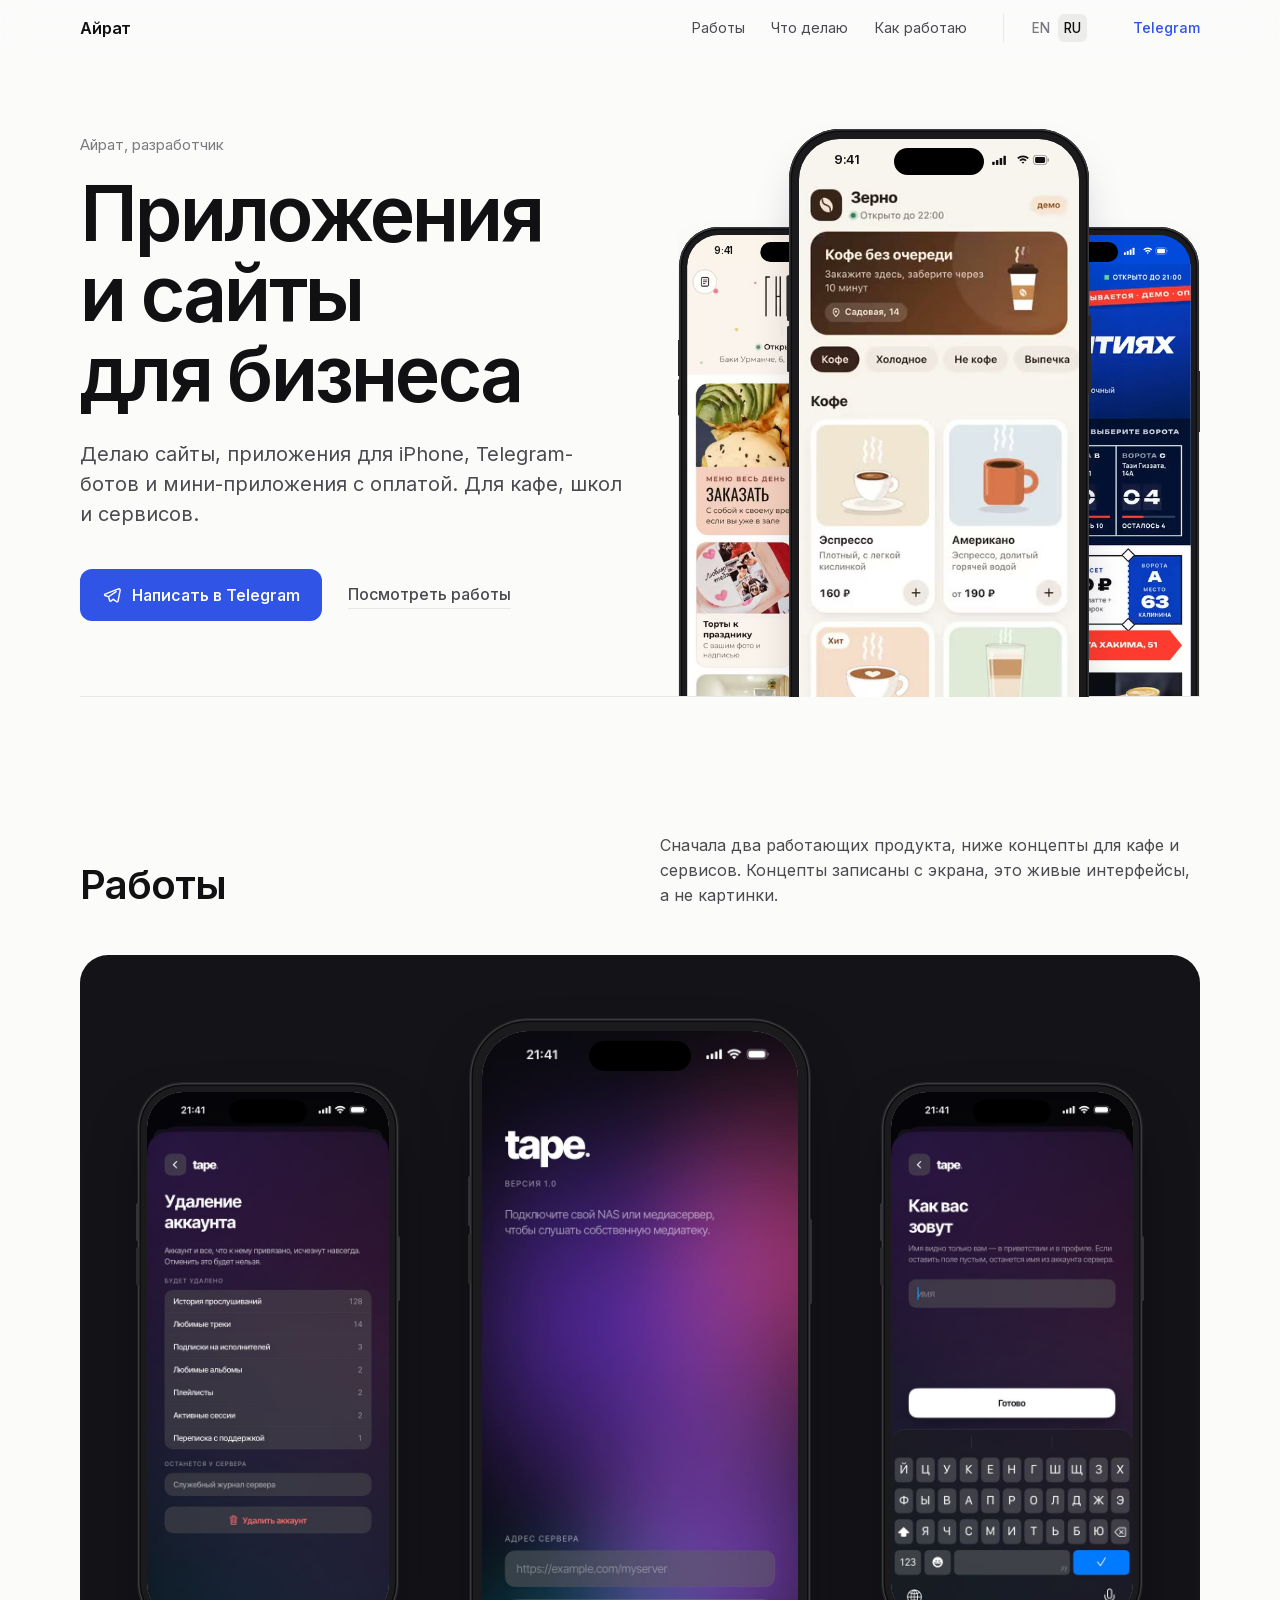
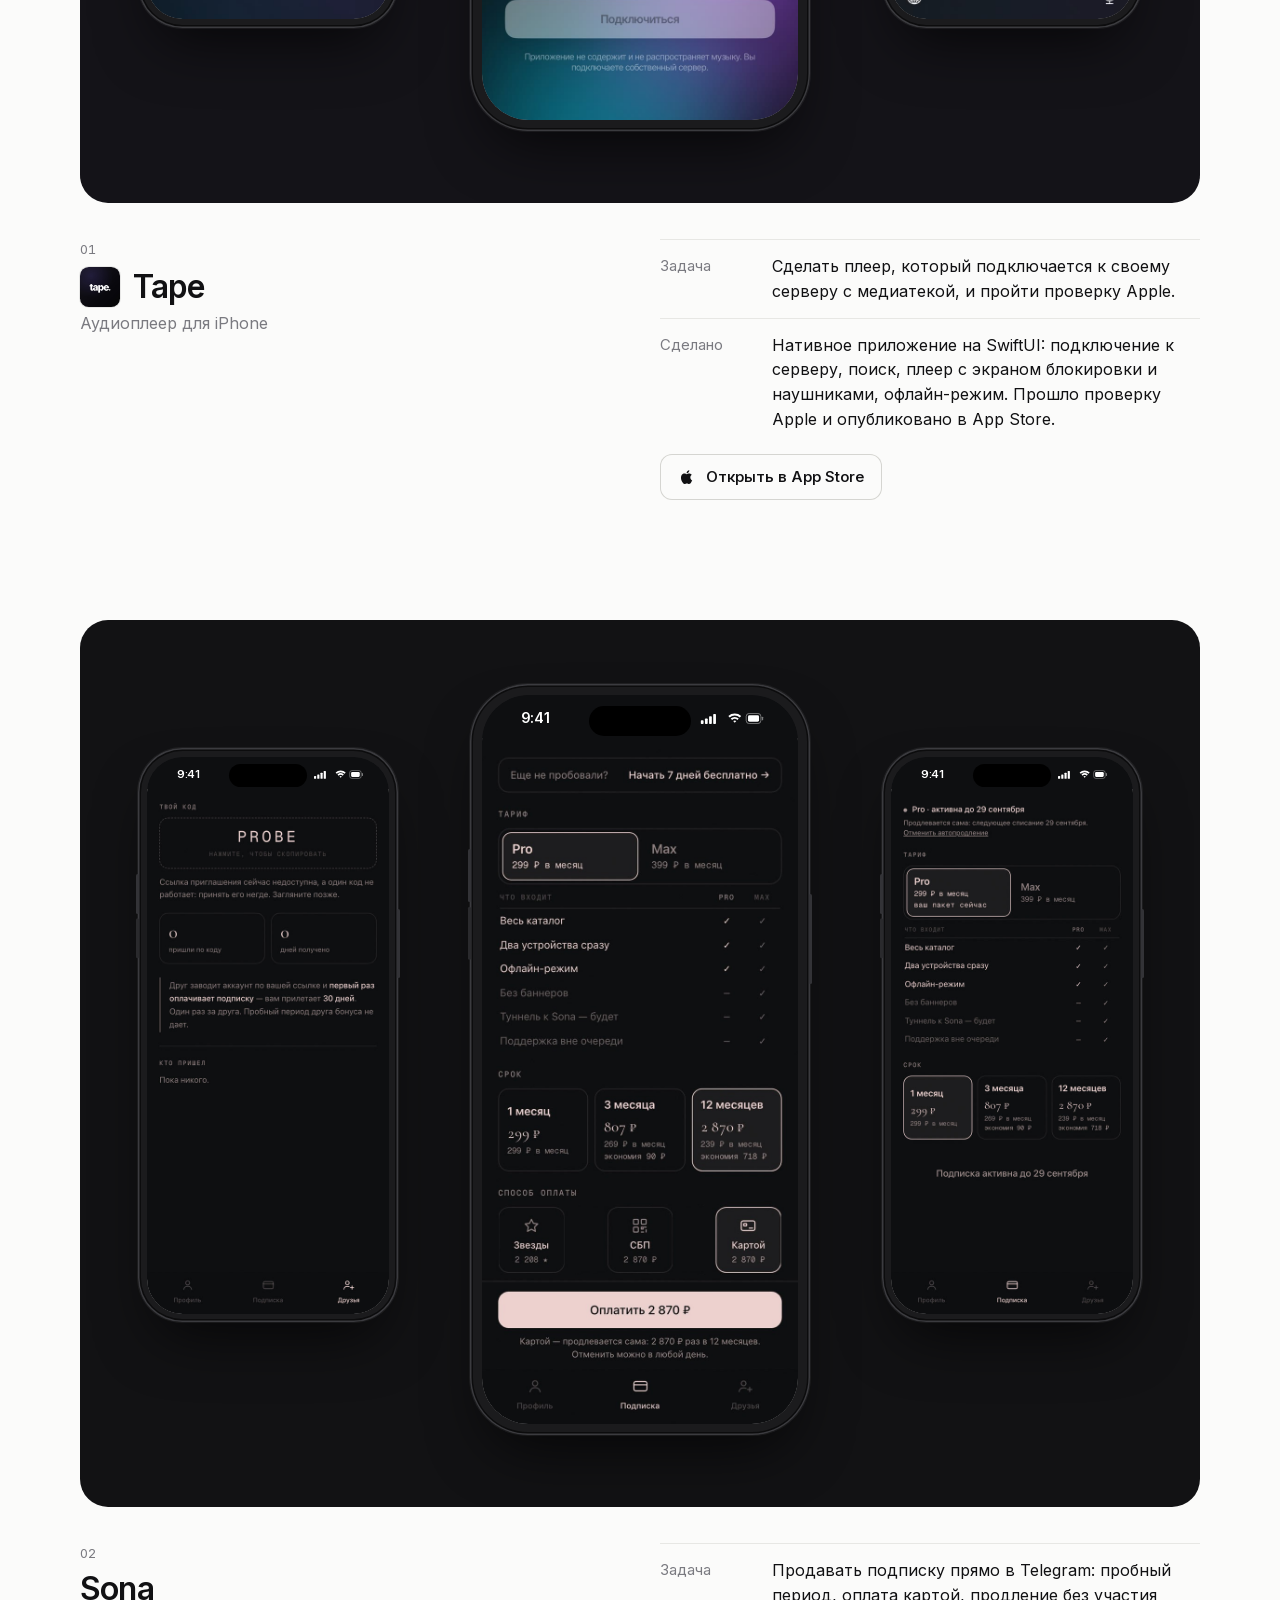
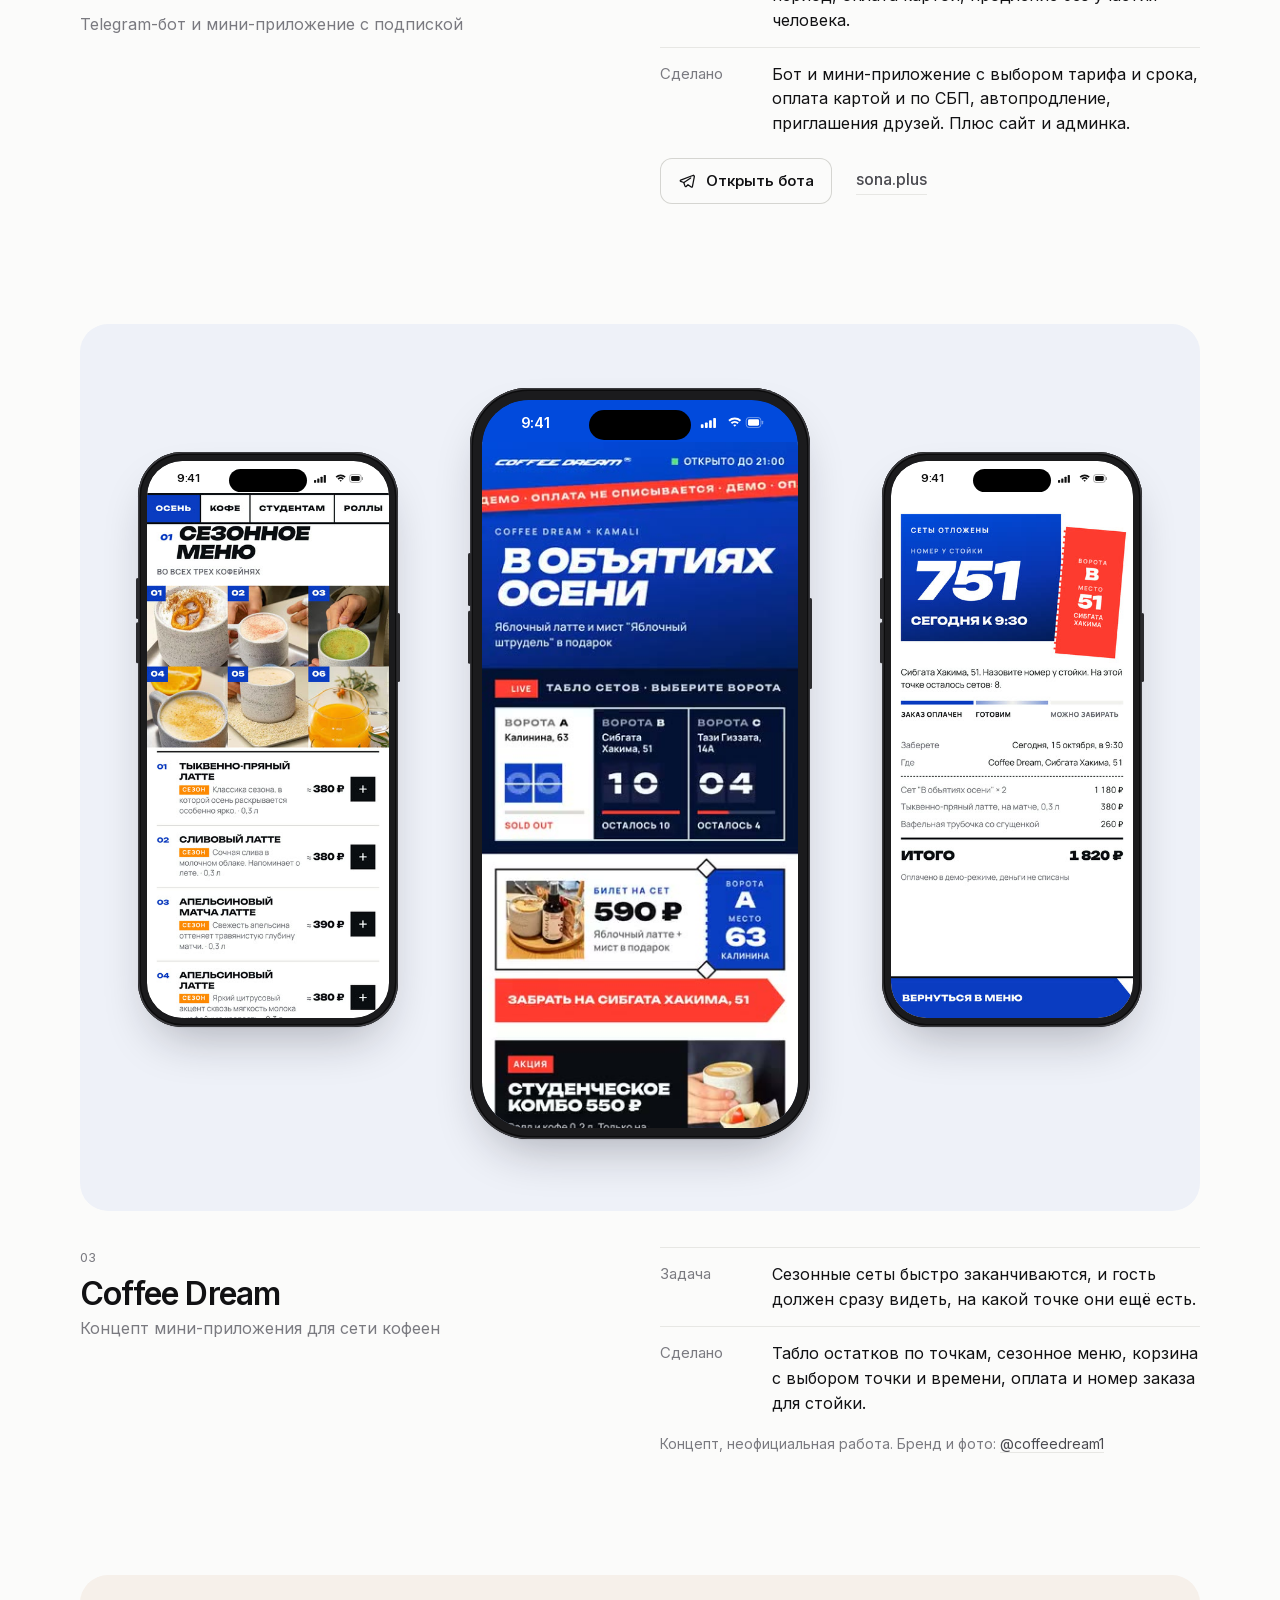
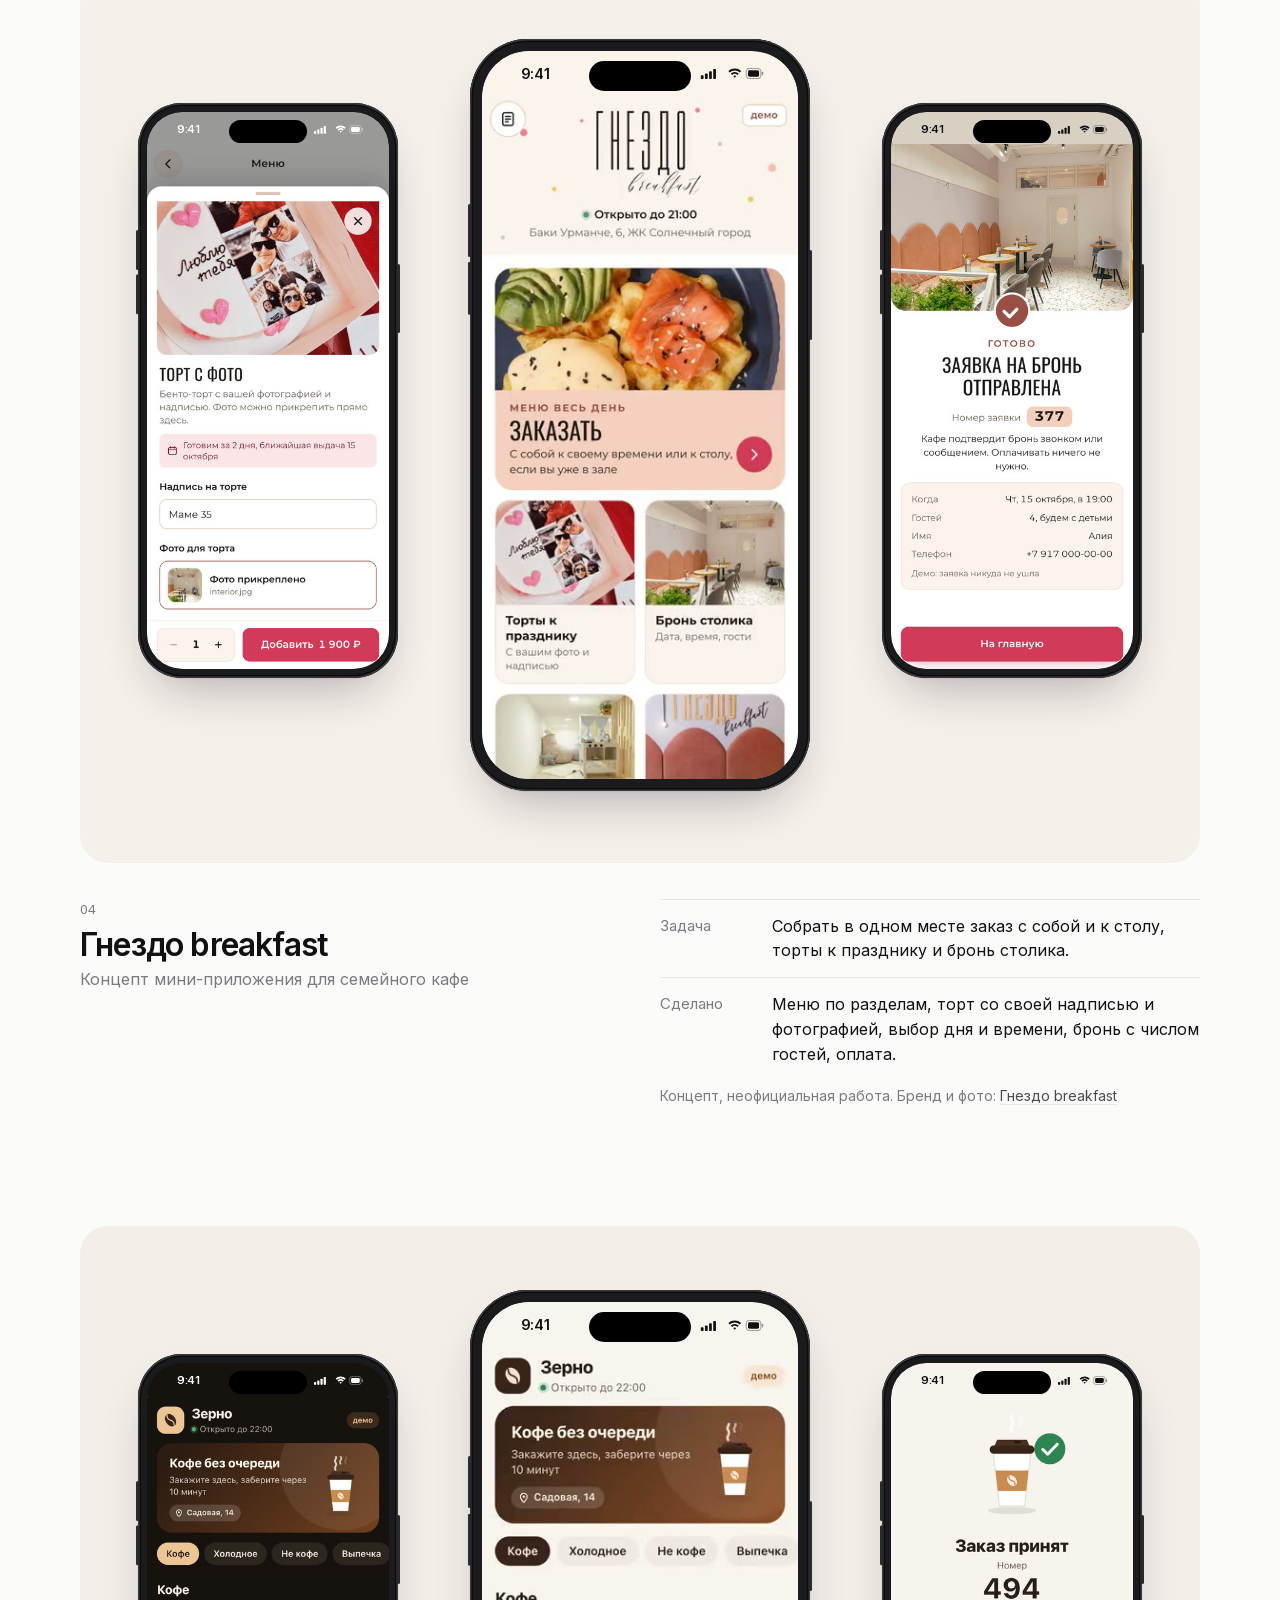
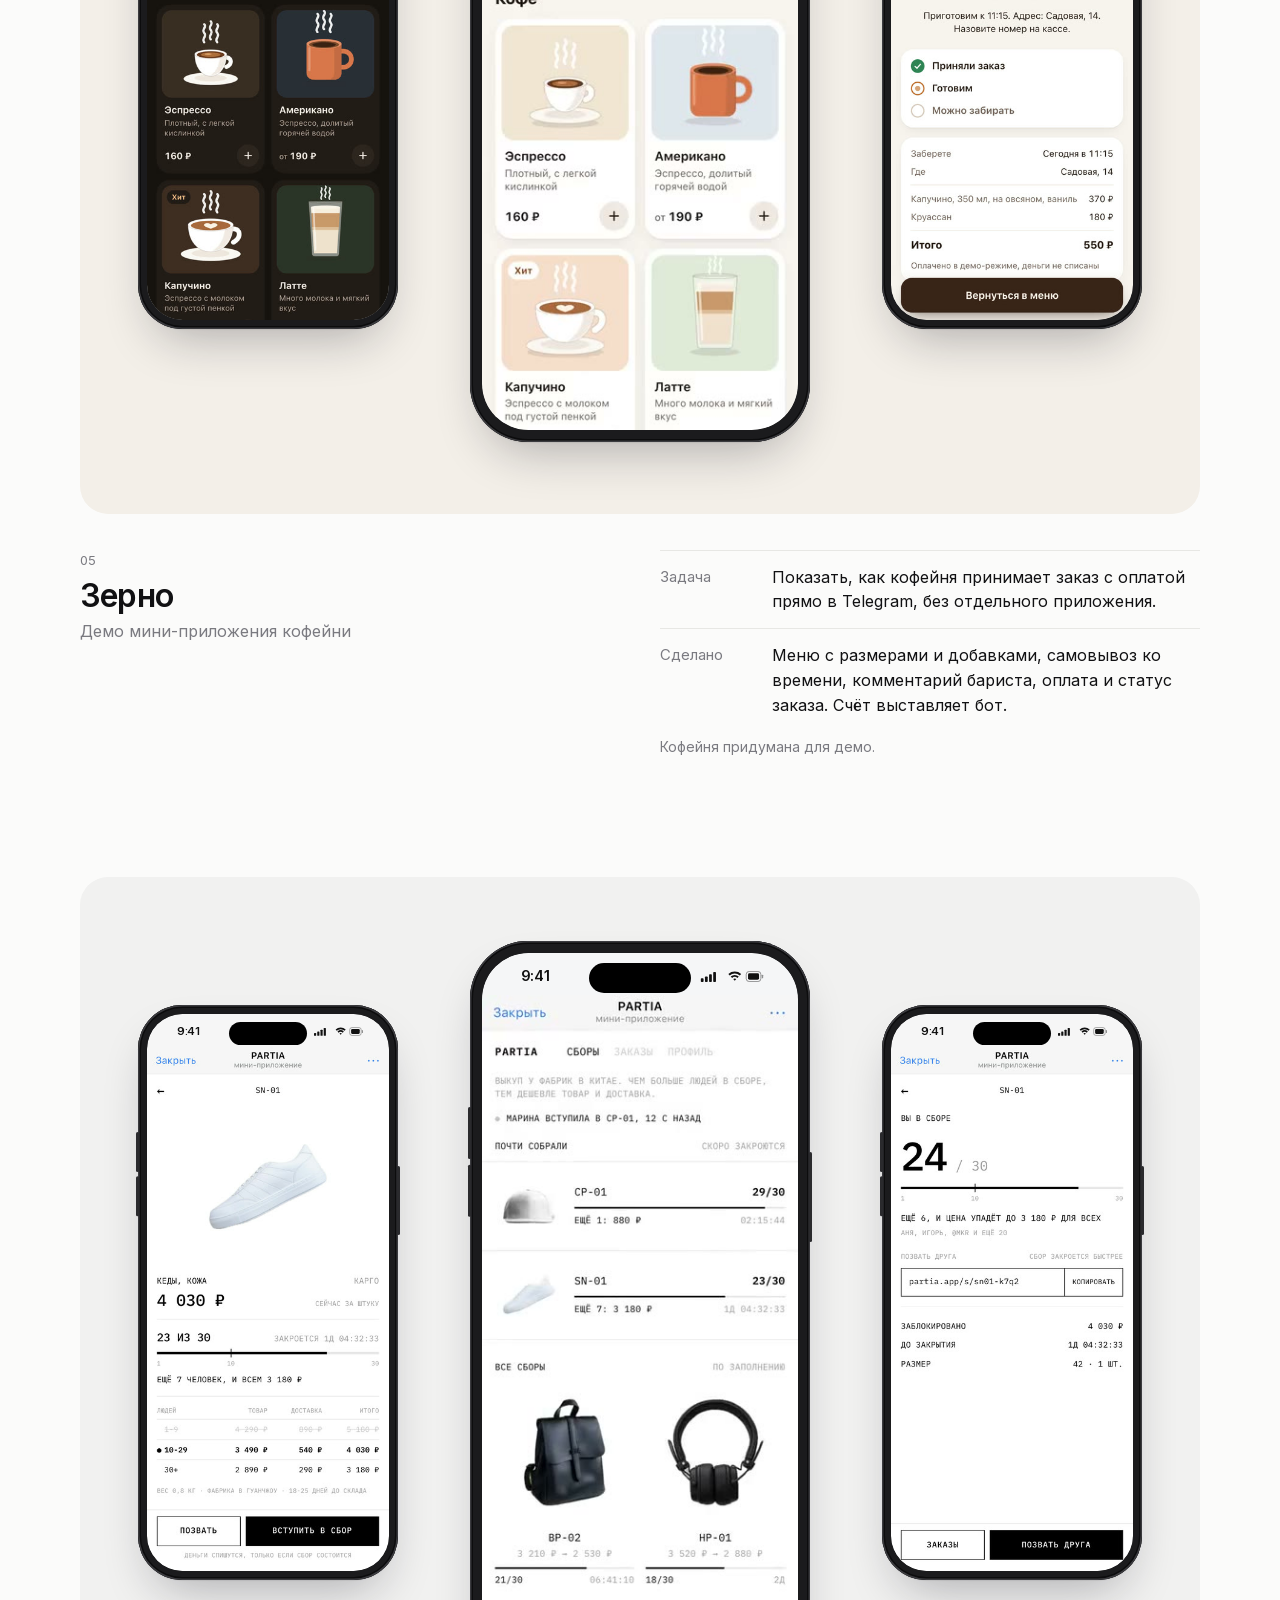
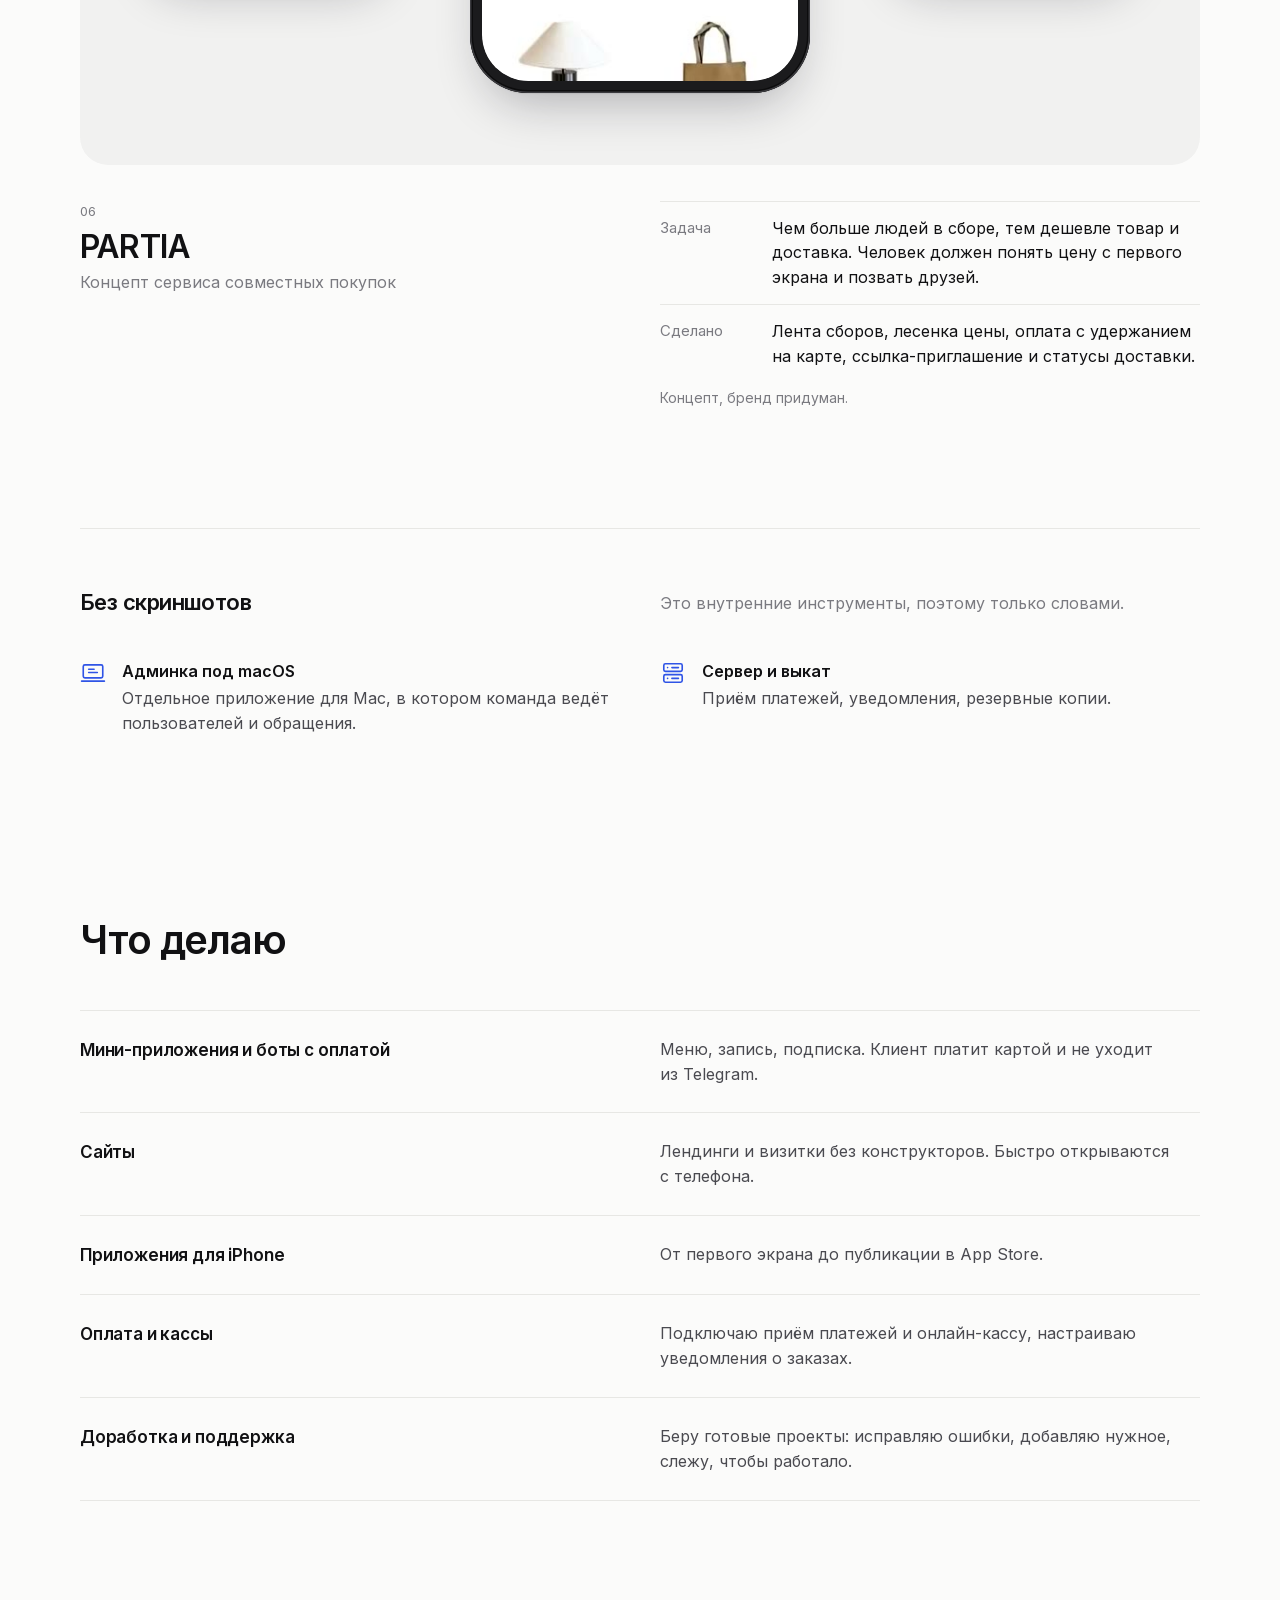
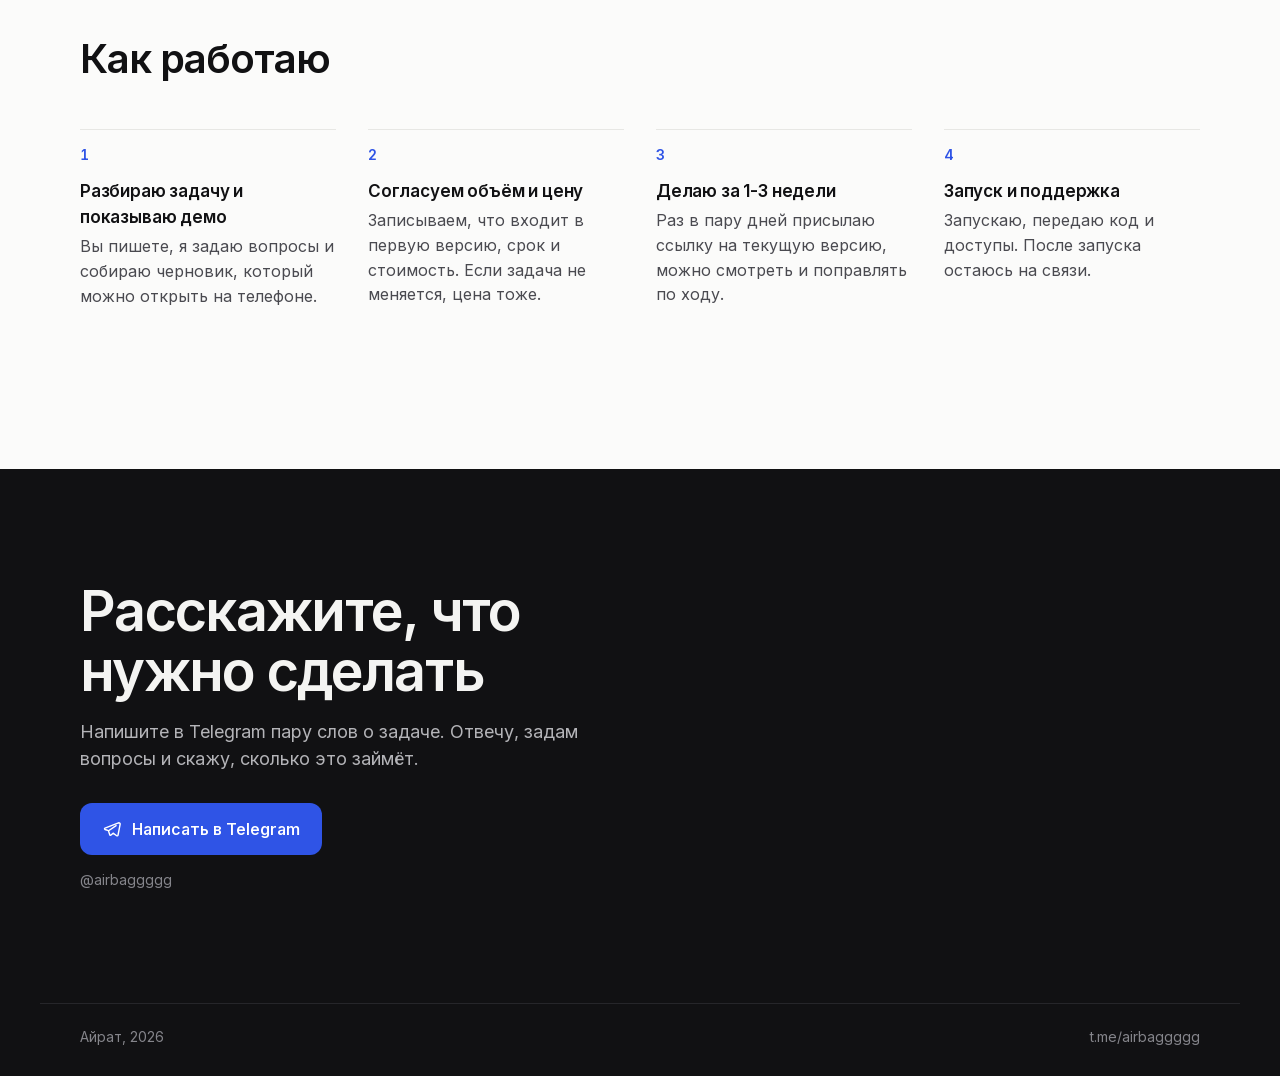
==== commit 5bf079b9: "PARTIA: убран дубль постера" ====
--- a/ru/index.html
+++ b/ru/index.html
@@ -336,9 +336,6 @@
           </dl>
           <p class="credit">Концепт, бренд придуман.</p>
         </div>
-        <figure class="wide reveal">
-          <img src="../assets/img/partia-wide-900.jpg" srcset="../assets/img/partia-wide-900.jpg 900w, ../assets/img/partia-wide-1600.jpg 1600w" sizes="(min-width: 1200px) 1120px, 100vw" alt="Пять экранов PARTIA: сборы, лесенка цены, оплата с удержанием, участие в сборе, заказы" loading="lazy" decoding="async" width="1600" height="1000">
-        </figure>
       </article>
 
       <div class="private reveal">
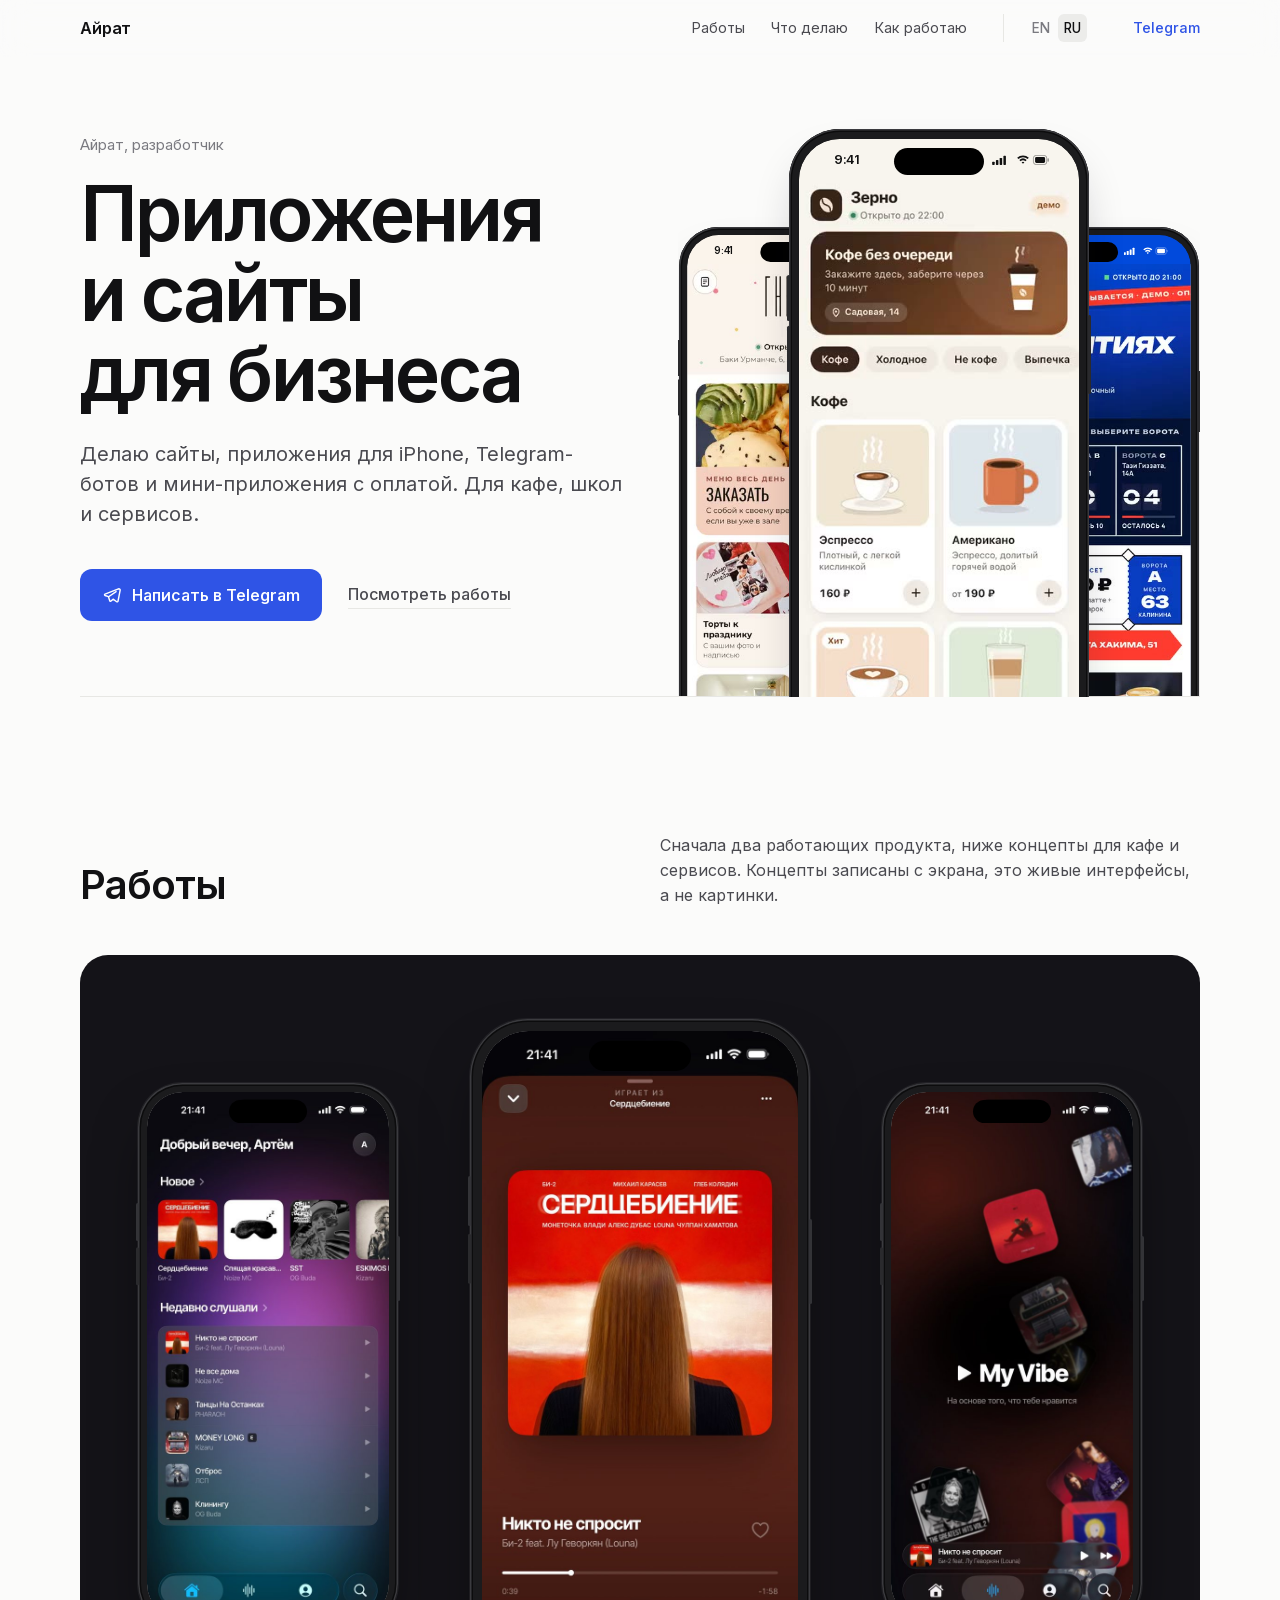
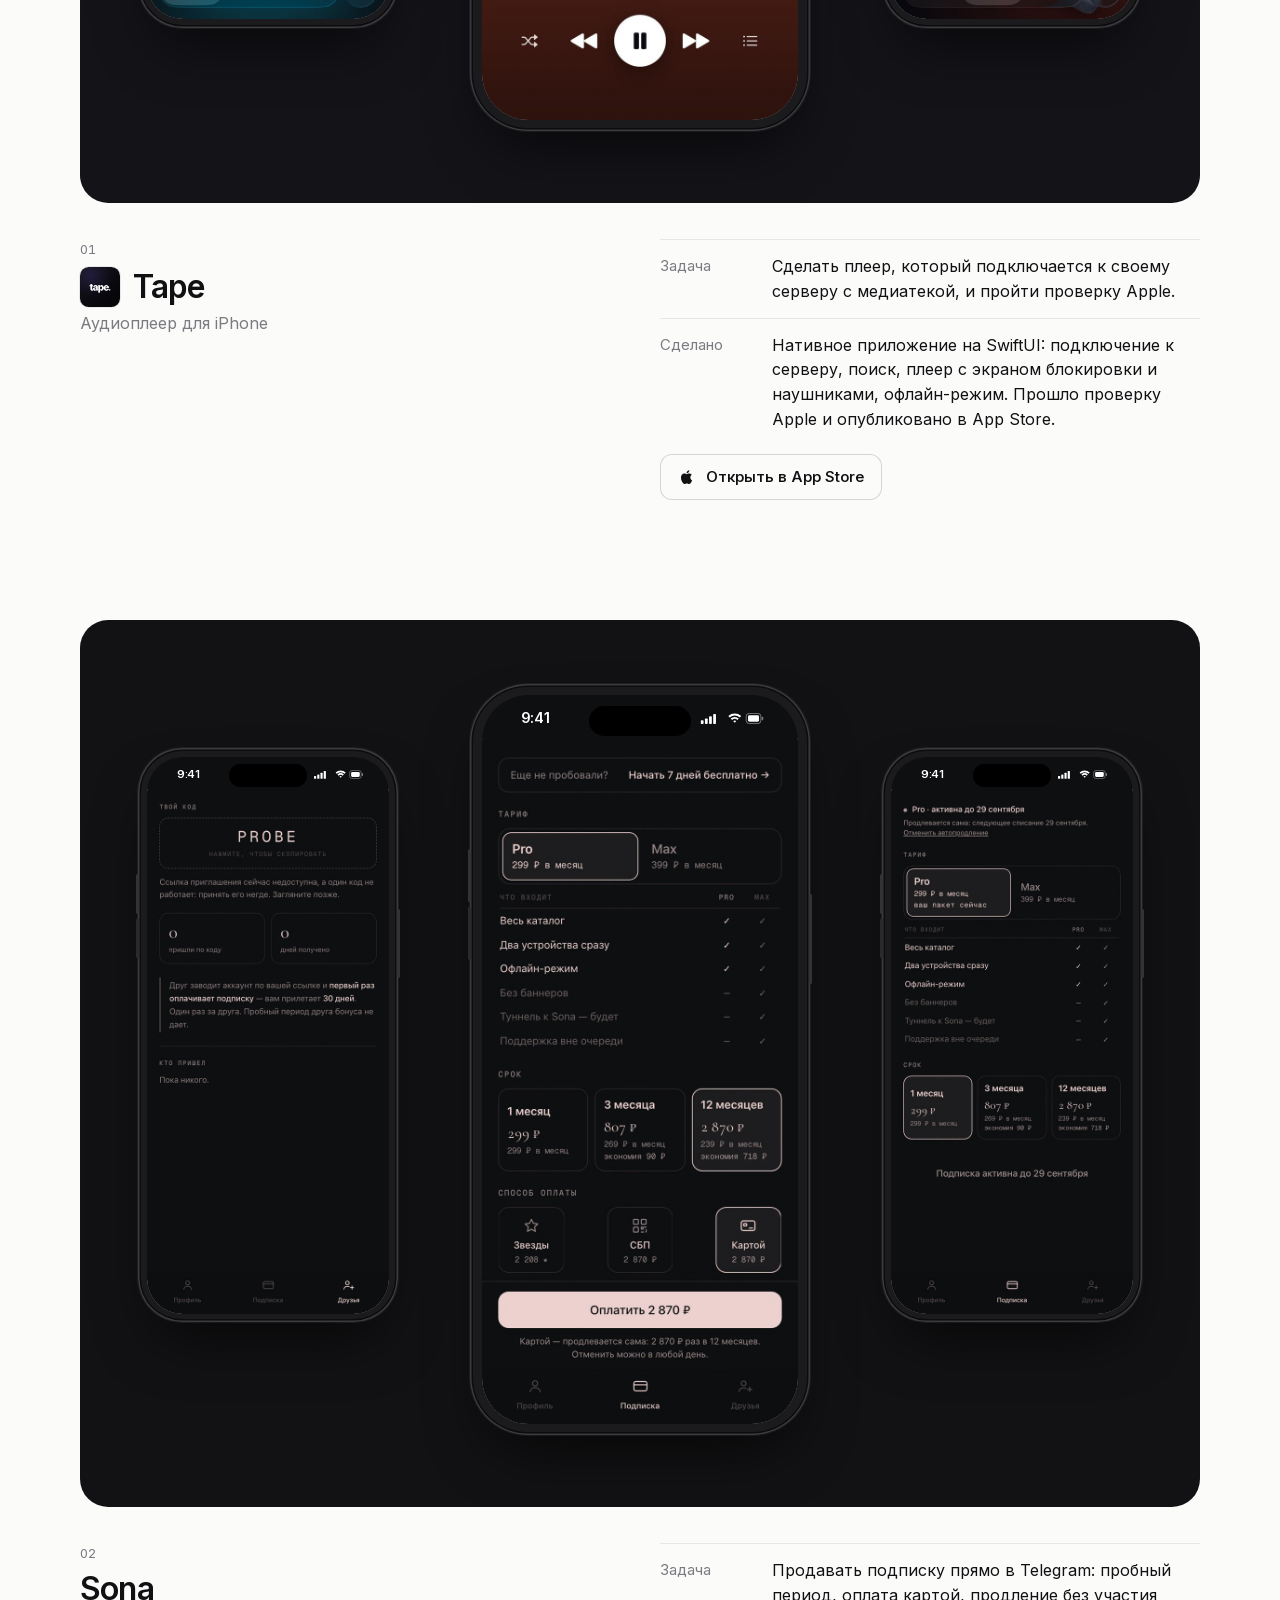
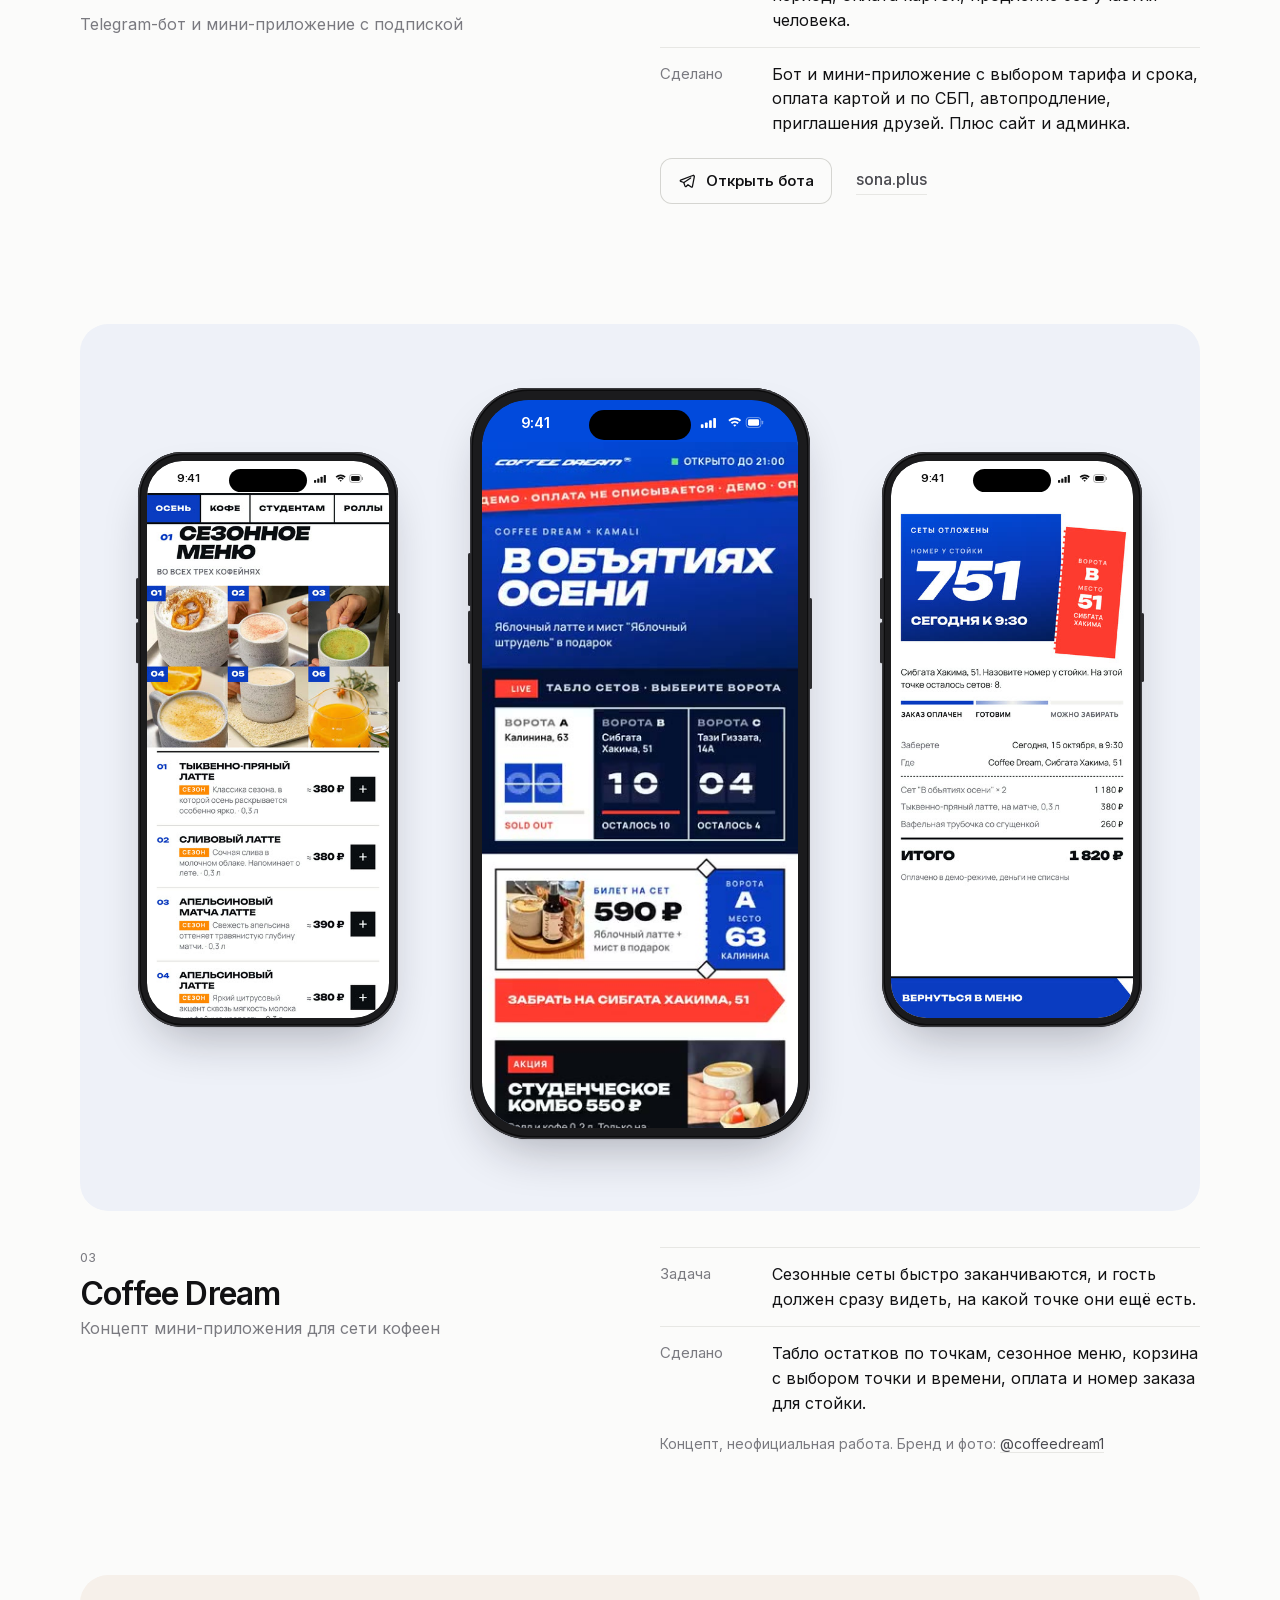
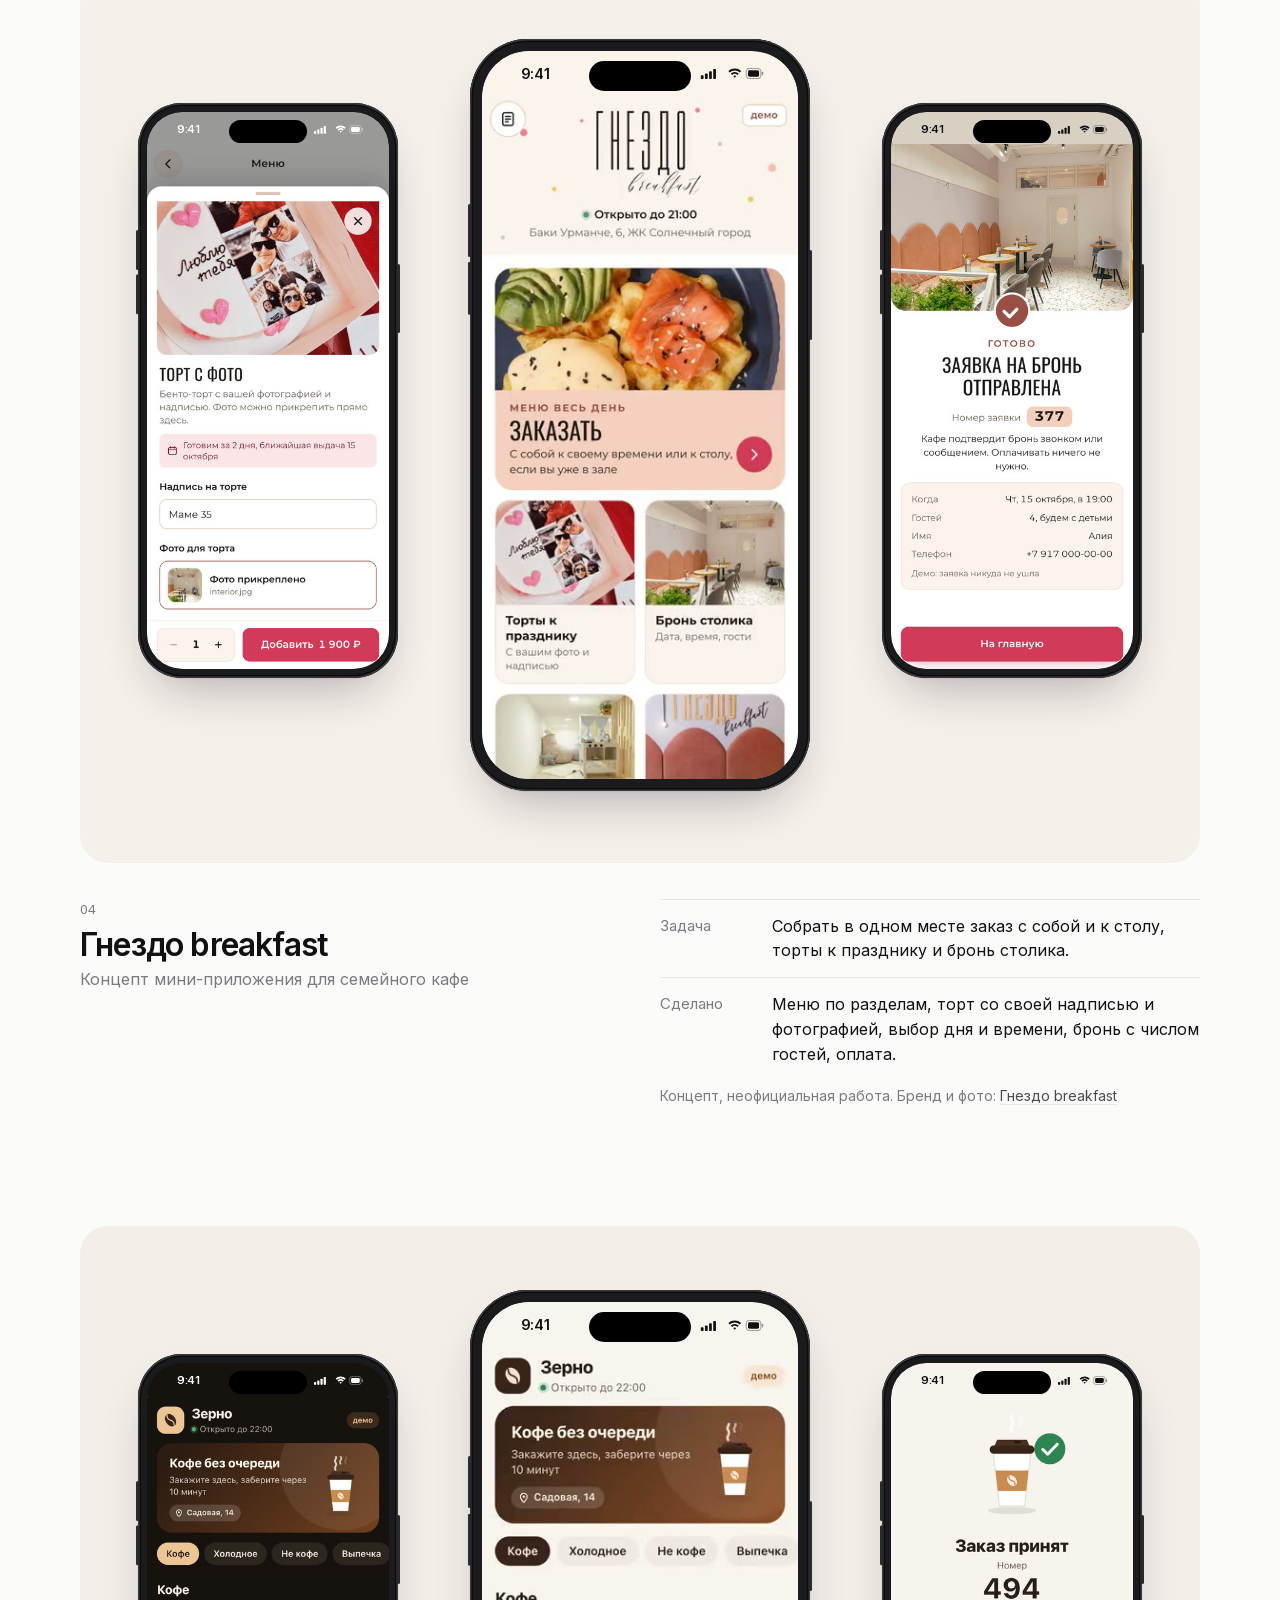
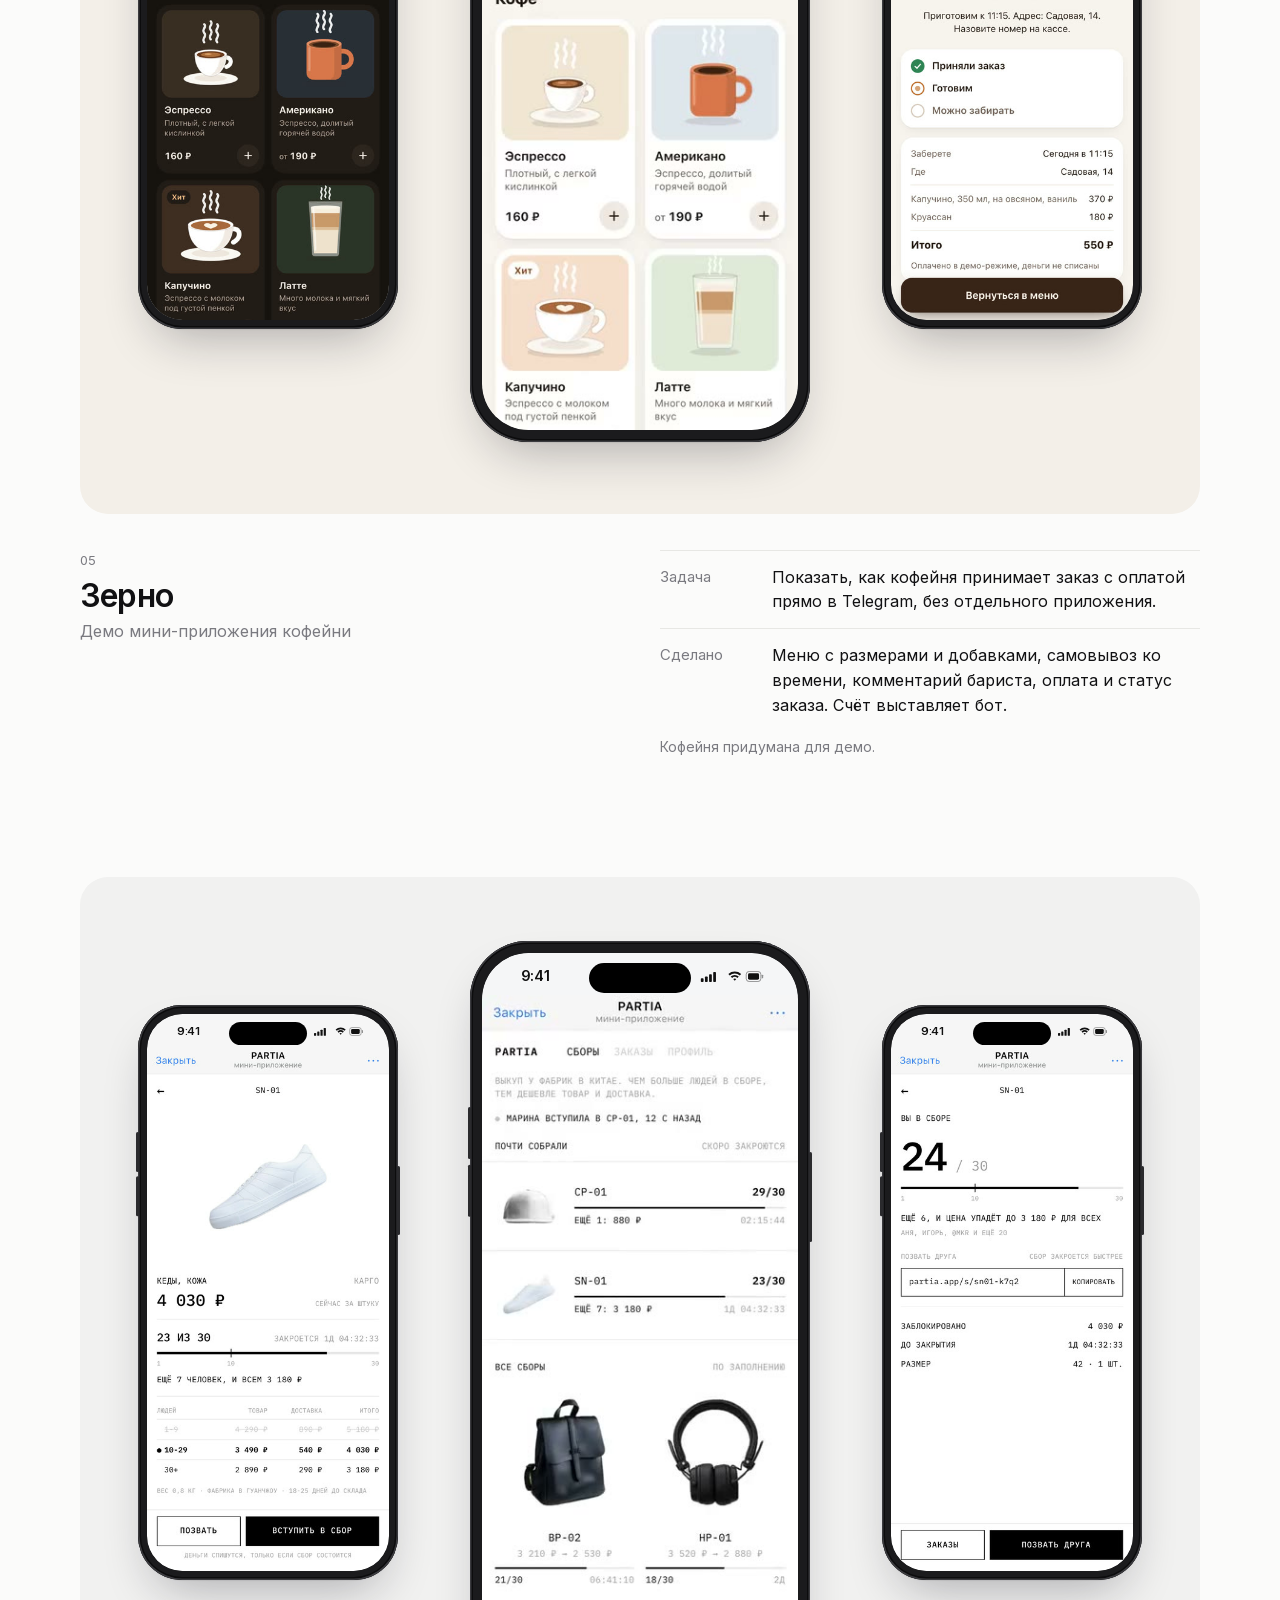
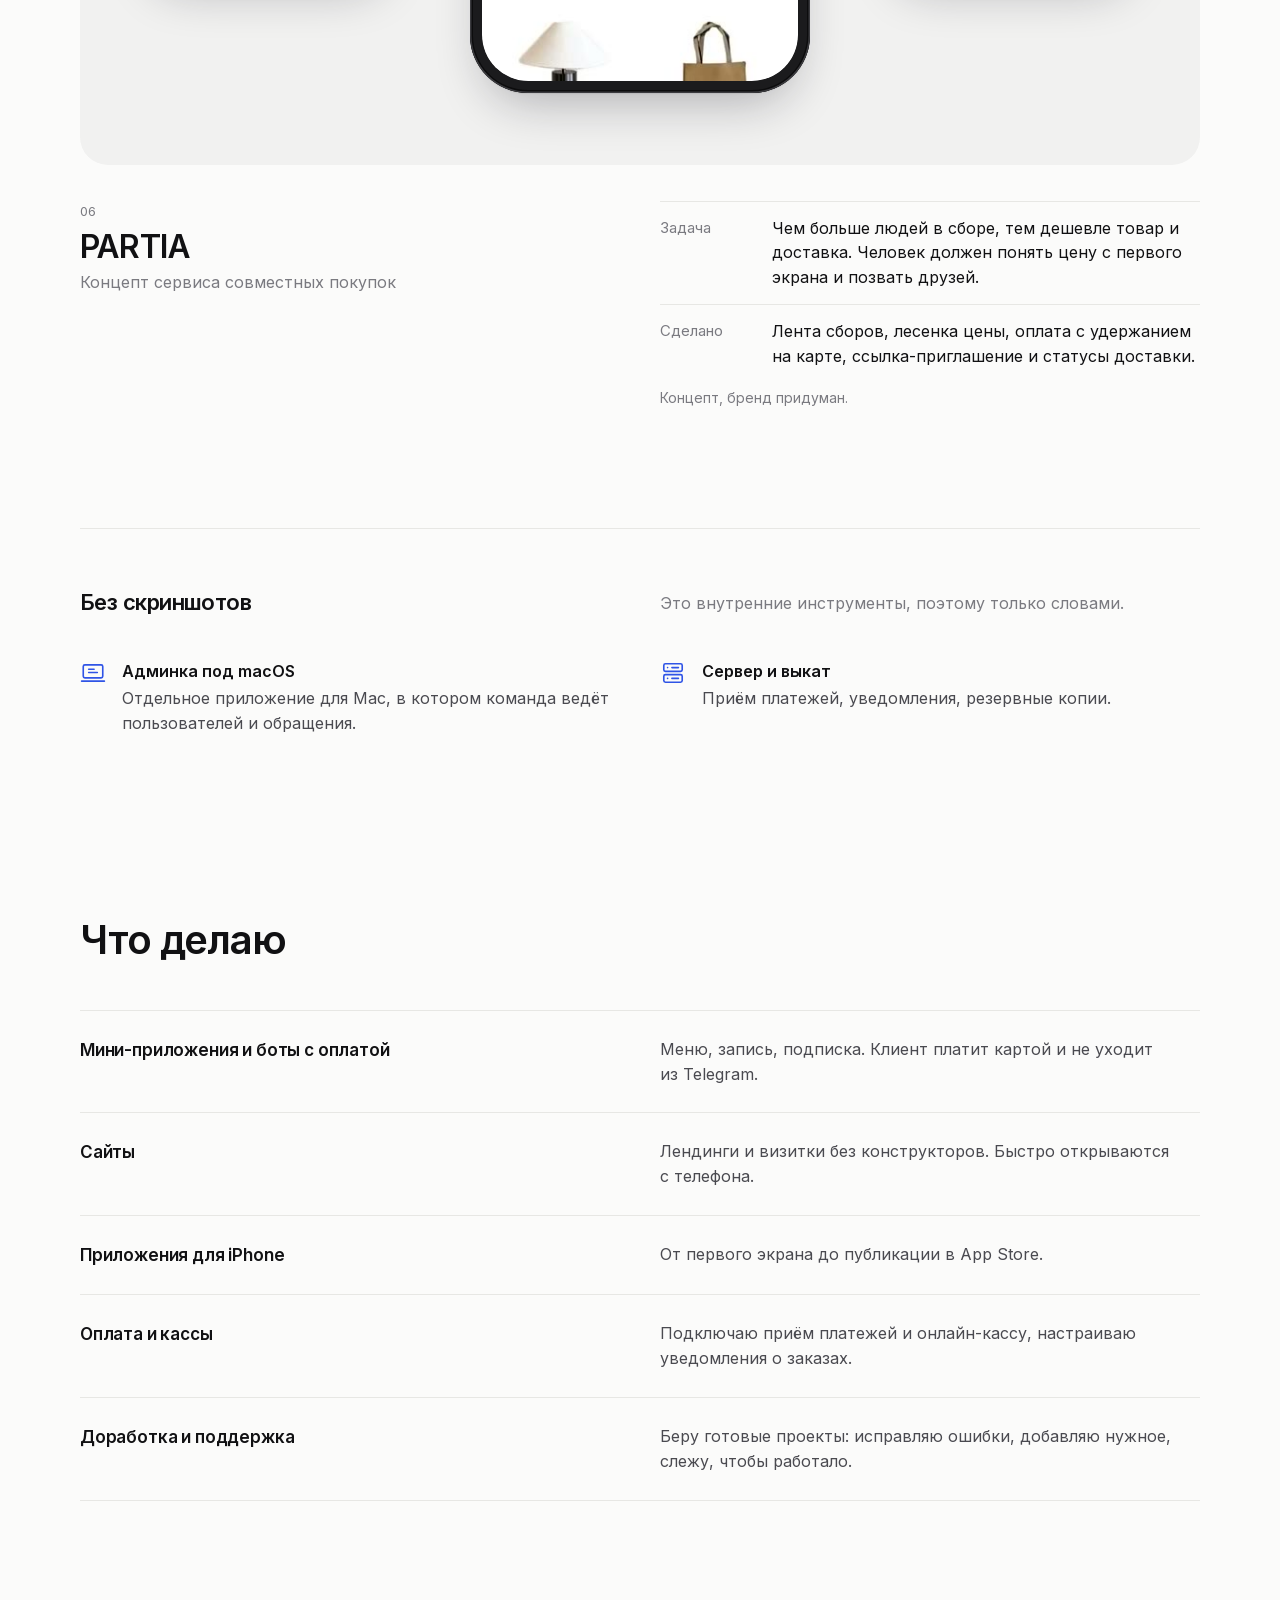
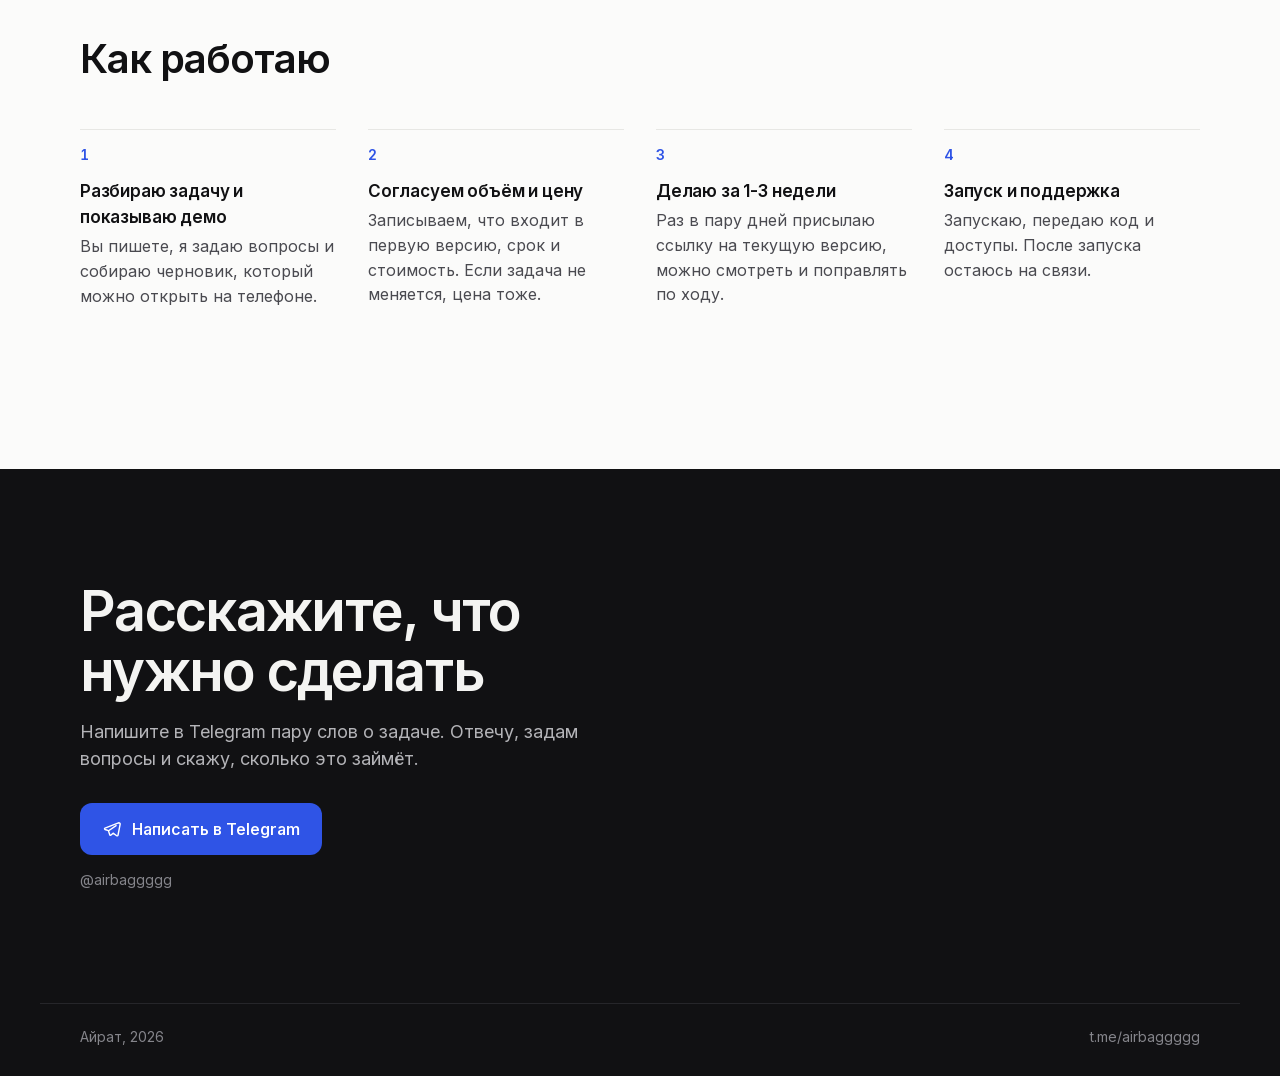
==== commit b00a0743: "Tape: экраны с обложками" ====
--- a/ru/index.html
+++ b/ru/index.html
@@ -91,21 +91,21 @@
           <div class="device side side-l full" style="--sb:#050409;--sbt:#fff">
             <div class="screen">
               <div class="view">
-                <img src="../assets/img/tape-account.jpg" alt="Экран удаления аккаунта" loading="lazy" decoding="async" width="520" height="1130">
+                <img src="../assets/img/tape-account.jpg" alt="Главный экран: новинки и недавно прослушанное" loading="lazy" decoding="async" width="520" height="1130">
               </div>
             </div>
           </div>
           <div class="device main full" style="--sb:#0b0a10;--sbt:#fff">
             <div class="screen">
               <div class="view">
-                <img src="../assets/img/tape-connect.jpg" alt="Первый экран: подключение к своему серверу" loading="lazy" decoding="async" width="680" height="1478">
+                <img src="../assets/img/tape-connect.jpg" alt="Экран плеера" loading="lazy" decoding="async" width="680" height="1478">
               </div>
             </div>
           </div>
           <div class="device side side-r full" style="--sb:#050409;--sbt:#fff">
             <div class="screen">
               <div class="view">
-                <img src="../assets/img/tape-name.jpg" alt="Экран ввода имени" loading="lazy" decoding="async" width="520" height="1130">
+                <img src="../assets/img/tape-name.jpg" alt="Мой вайб: подборка по вкусу" loading="lazy" decoding="async" width="520" height="1130">
               </div>
             </div>
           </div>
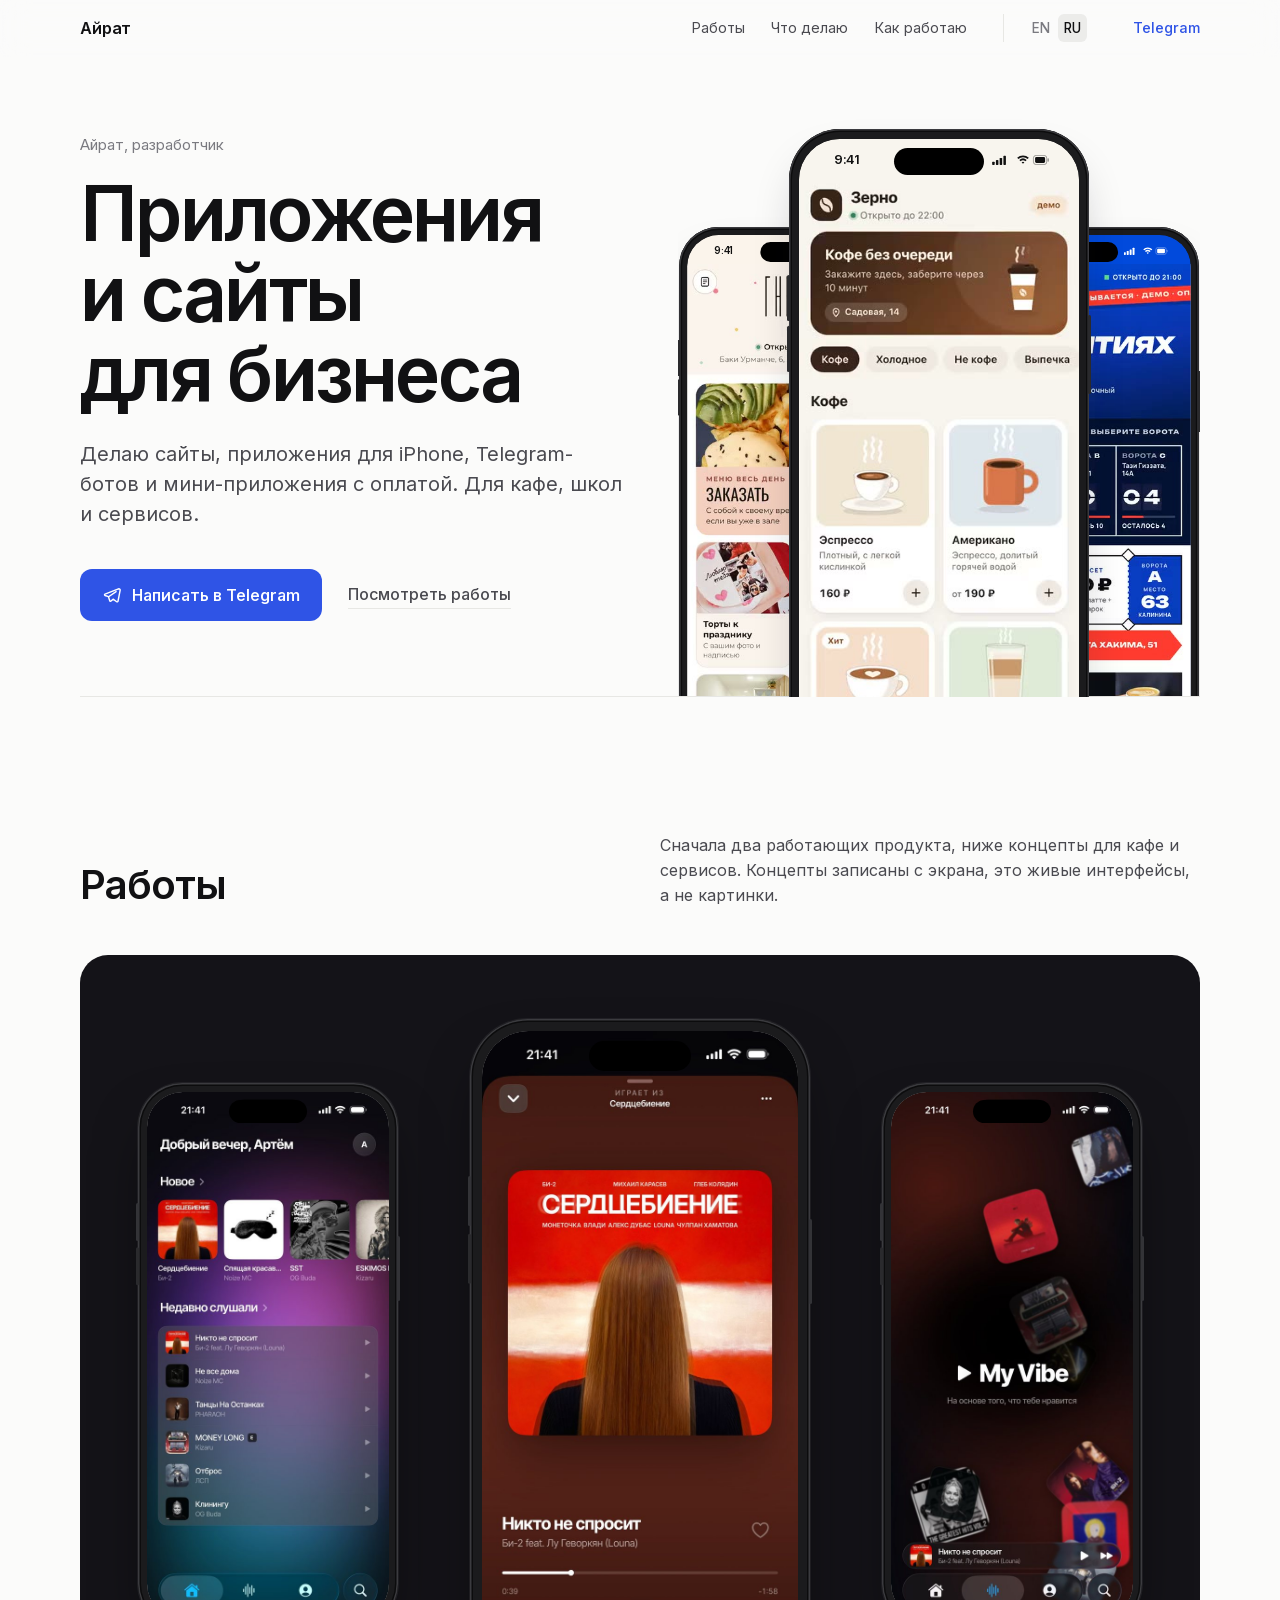
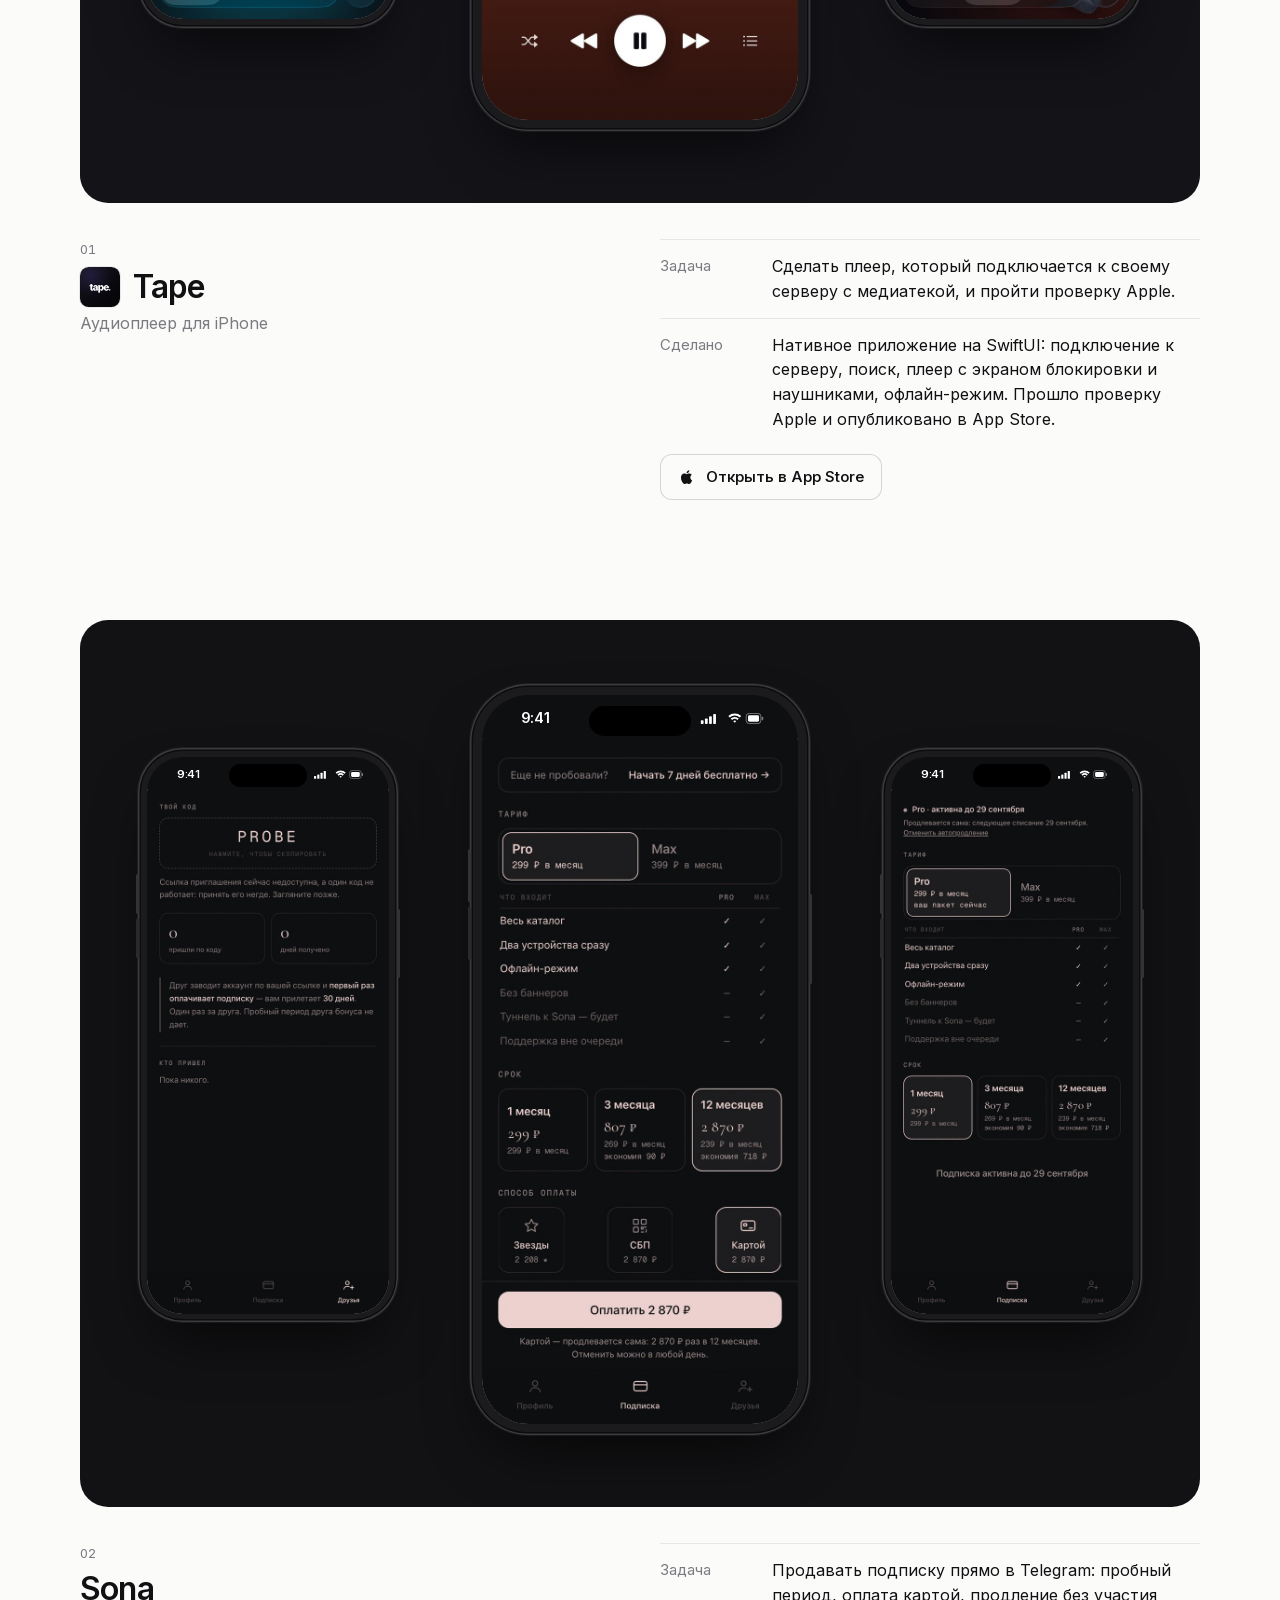
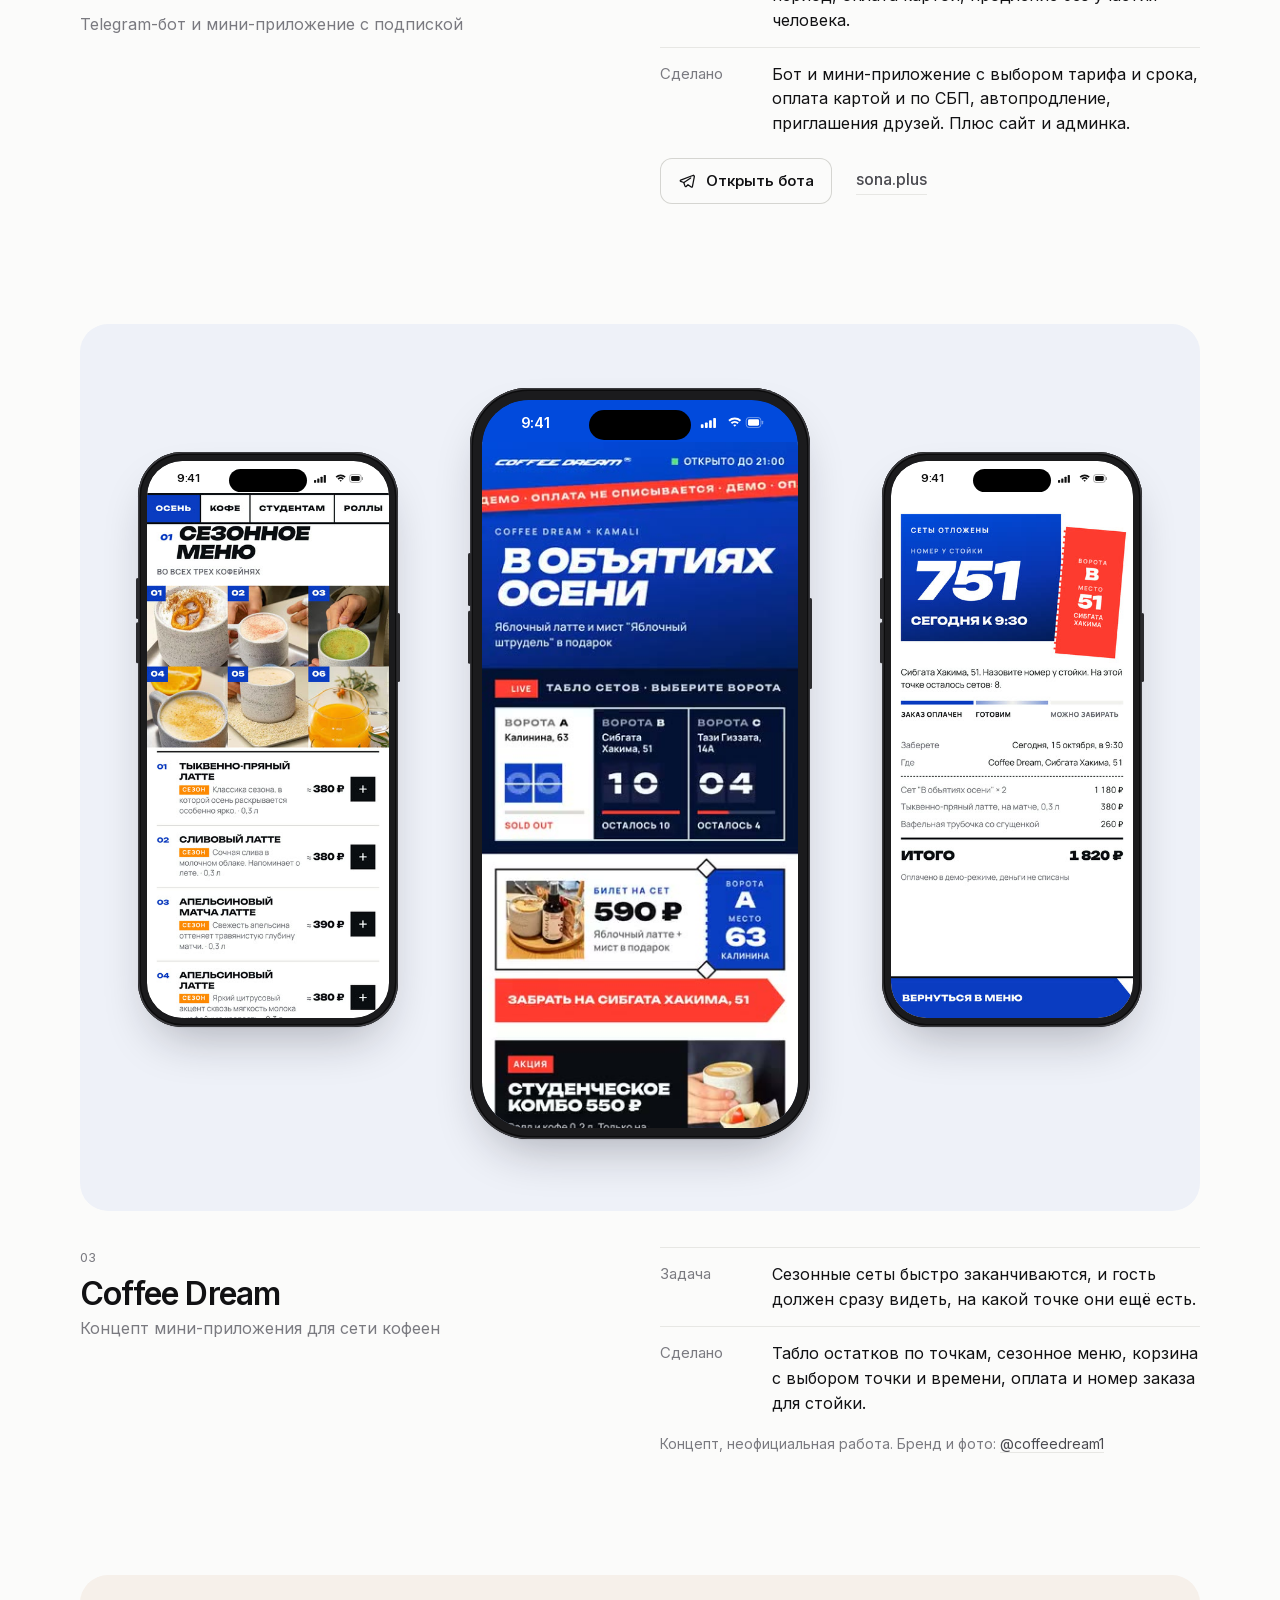
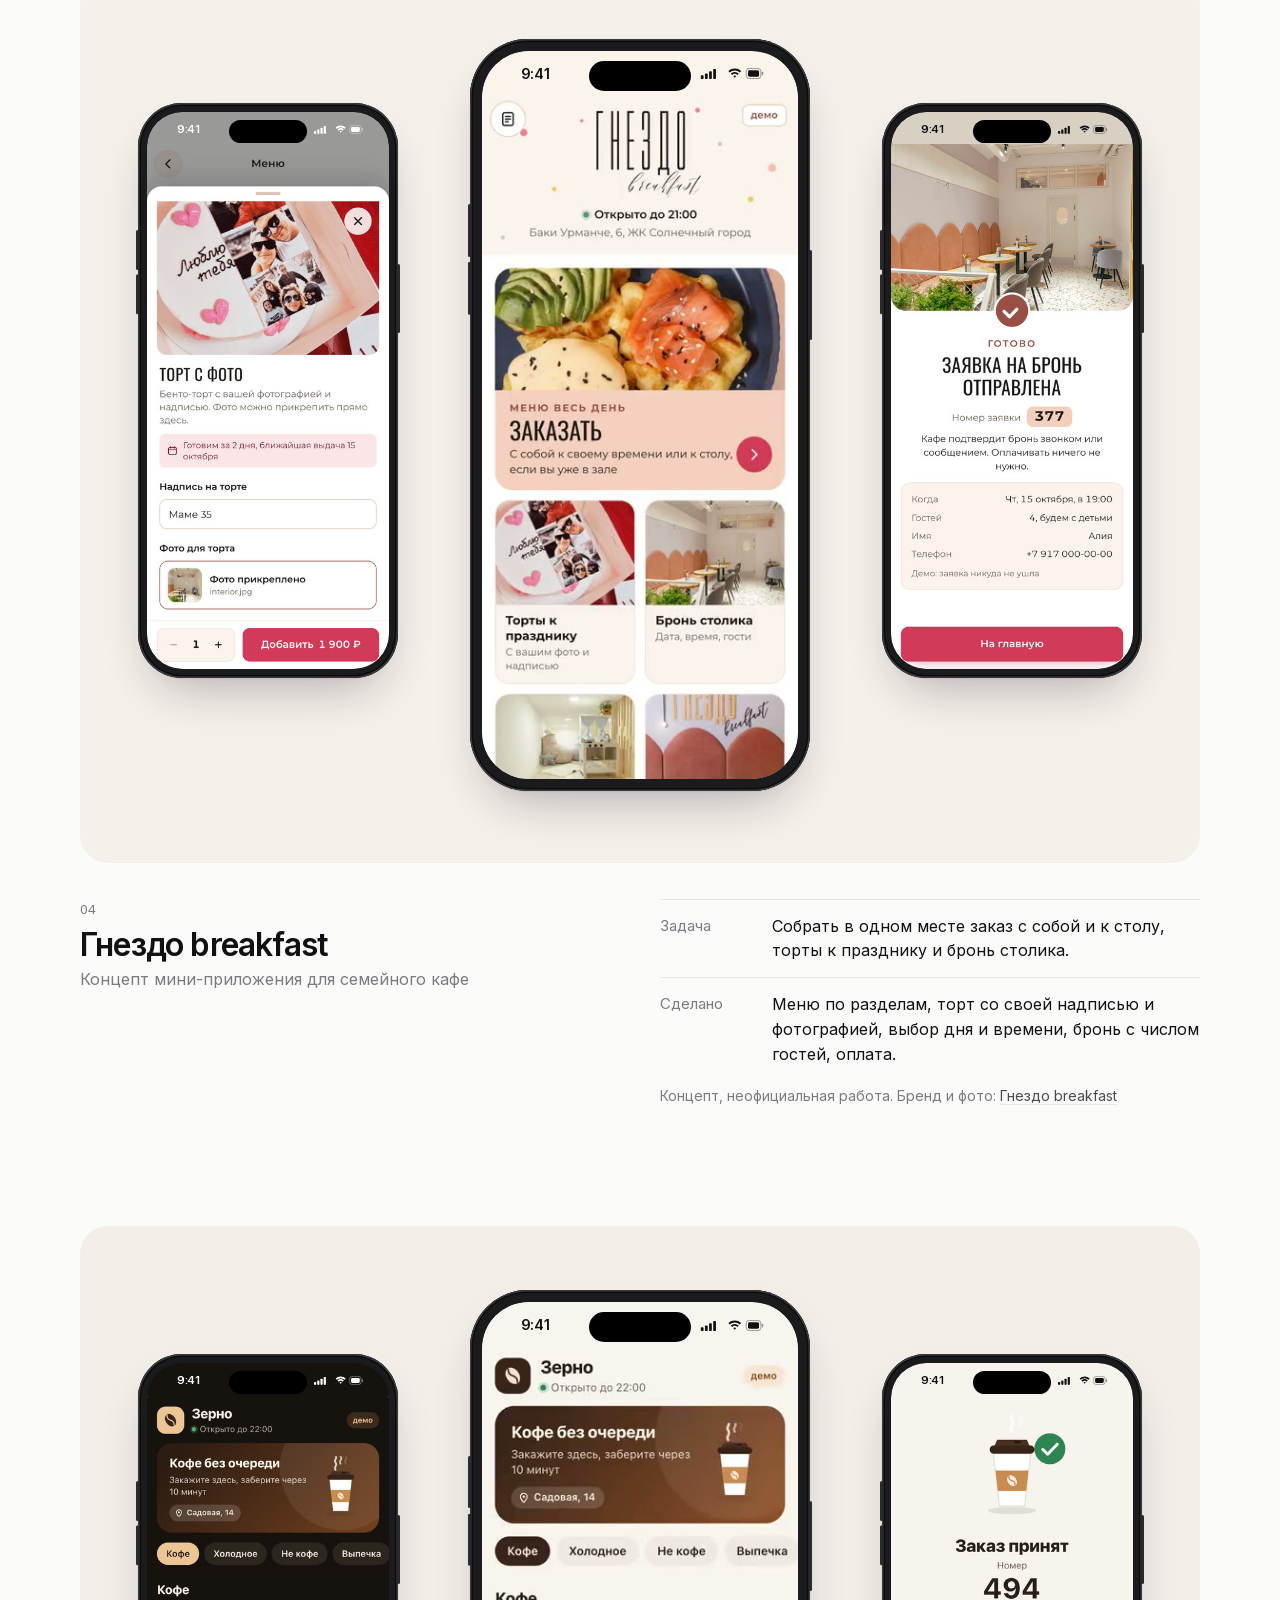
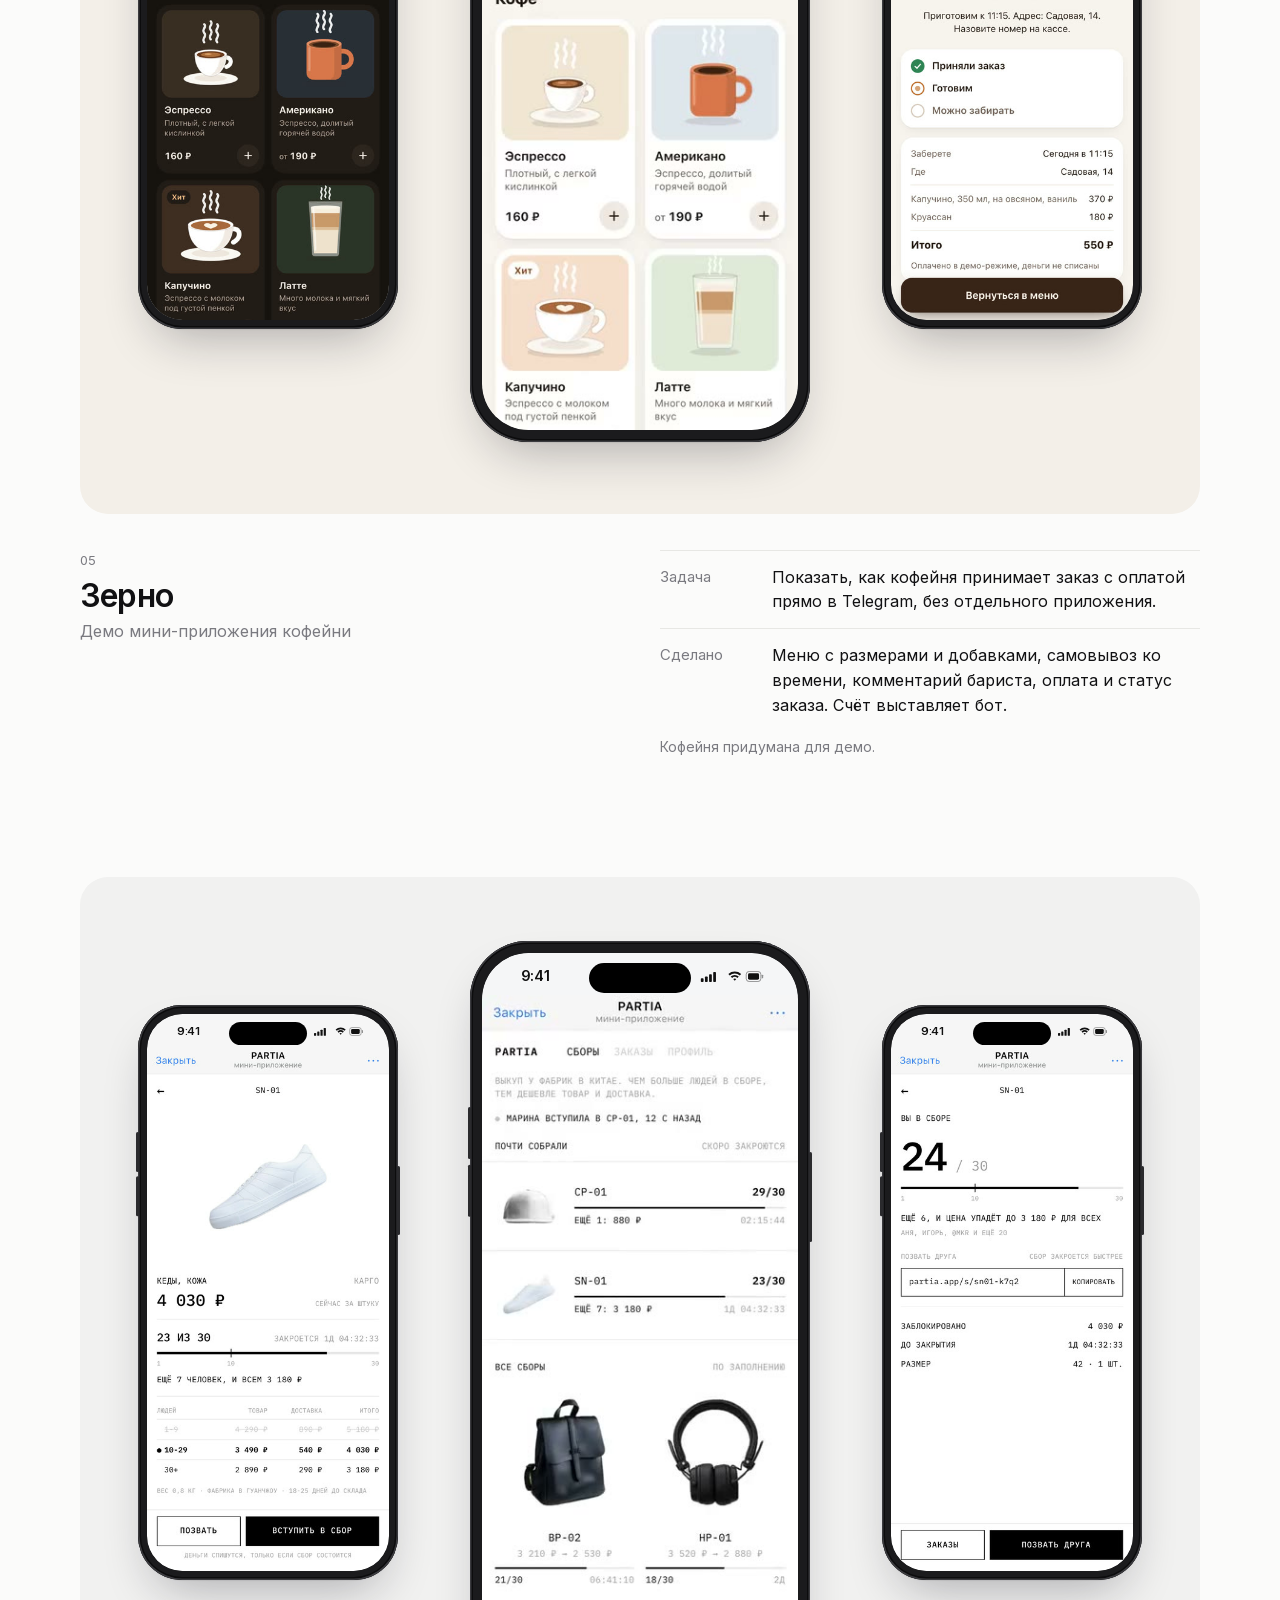
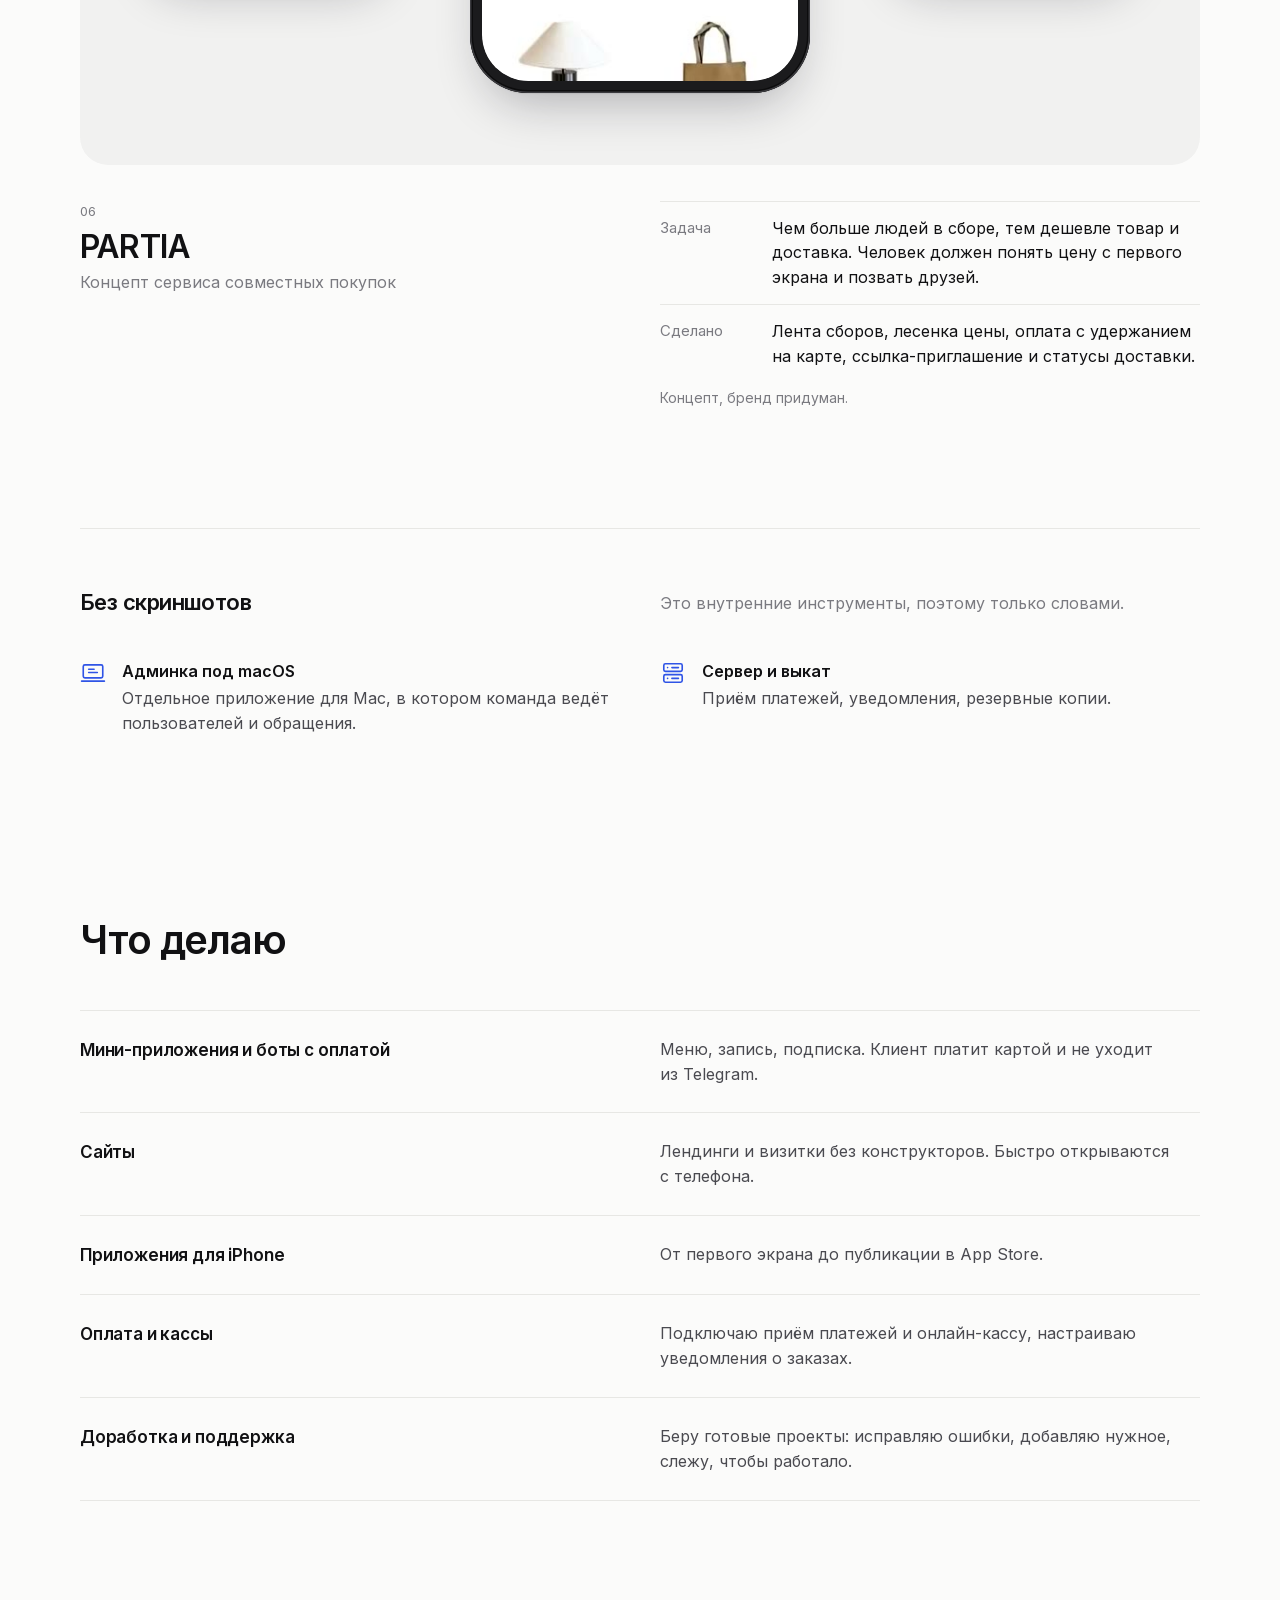
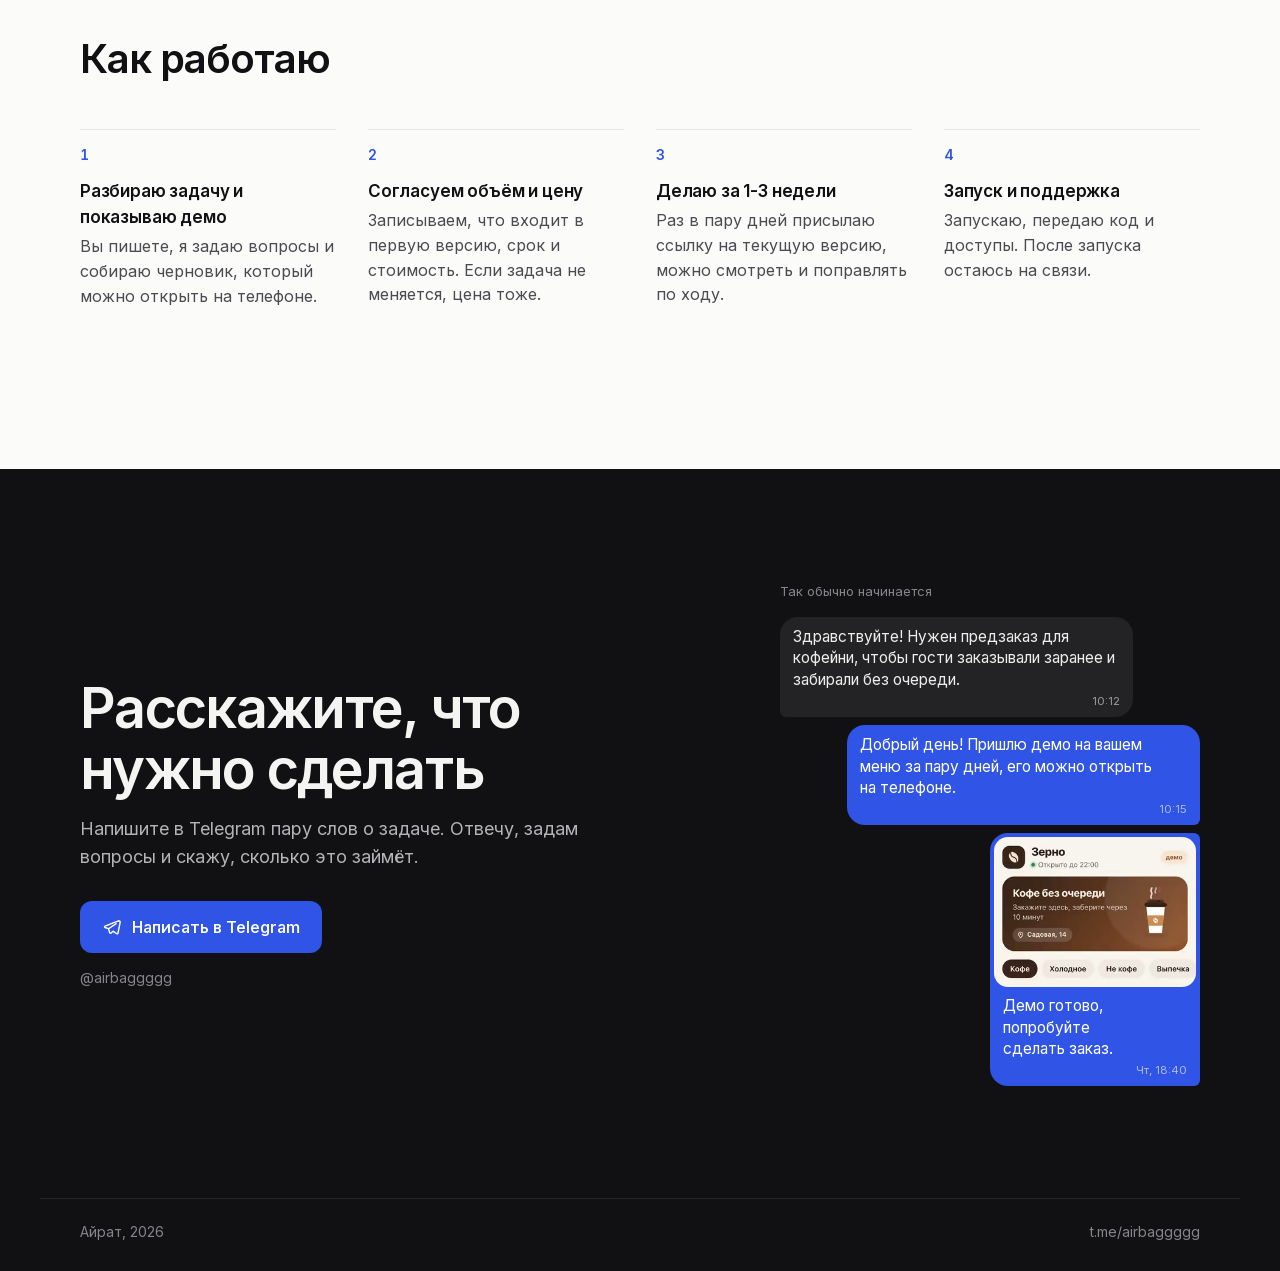
==== commit 613d5a22: "Tape: английские экраны на EN-странице" ====
--- a/ru/index.html
+++ b/ru/index.html
@@ -381,14 +381,25 @@
   </section>
 
   <section class="contact" id="contact" aria-labelledby="contact-h">
-    <div class="wrap contact-in reveal">
-      <h2 id="contact-h">Расскажите, что нужно сделать</h2>
-      <p>Напишите в Telegram пару слов о задаче. Отвечу, задам вопросы и скажу, сколько это займёт.</p>
-      <a class="btn" href="https://t.me/airbaggggg">
-        <svg viewBox="0 0 24 24" aria-hidden="true"><path d="M20.5 4.3L3.6 10.9c-.8.3-.8 1.4 0 1.7l4.1 1.4 1.6 4.9c.2.7 1.1.9 1.6.4l2.4-2.3 4.3 3.1c.6.4 1.5.1 1.6-.6l2.6-13.3c.2-.9-.6-1.6-1.3-1.3z" fill="none" stroke="currentColor" stroke-width="1.7" stroke-linejoin="round"/><path d="M7.9 14.1l9-6.2" stroke="currentColor" stroke-width="1.7" stroke-linecap="round"/></svg>
-        Написать в Telegram
-      </a>
-      <p class="handle">@airbaggggg</p>
+    <div class="wrap contact-in">
+      <div class="contact-text reveal">
+        <h2 id="contact-h">Расскажите, что нужно сделать</h2>
+        <p>Напишите в Telegram пару слов о задаче. Отвечу, задам вопросы и скажу, сколько это займёт.</p>
+        <a class="btn" href="https://t.me/airbaggggg">
+          <svg viewBox="0 0 24 24" aria-hidden="true"><path d="M20.5 4.3L3.6 10.9c-.8.3-.8 1.4 0 1.7l4.1 1.4 1.6 4.9c.2.7 1.1.9 1.6.4l2.4-2.3 4.3 3.1c.6.4 1.5.1 1.6-.6l2.6-13.3c.2-.9-.6-1.6-1.3-1.3z" fill="none" stroke="currentColor" stroke-width="1.7" stroke-linejoin="round"/><path d="M7.9 14.1l9-6.2" stroke="currentColor" stroke-width="1.7" stroke-linecap="round"/></svg>
+          Написать в Telegram
+        </a>
+        <p class="handle">@airbaggggg</p>
+      </div>
+      <figure class="chat reveal" aria-label="Пример переписки">
+        <figcaption class="chat-cap">Так обычно начинается</figcaption>
+        <div class="msg in"><p>Здравствуйте! Нужен предзаказ для кофейни, чтобы гости заказывали заранее и забирали без очереди.</p><time>10:12</time></div>
+        <div class="msg out"><p>Добрый день! Пришлю демо на вашем меню за пару дней, его можно открыть на телефоне.</p><time>10:15</time></div>
+        <div class="msg out msg-media">
+          <img src="../assets/img/zerno-poster.jpg" alt="Кадр демо мини-приложения кофейни" loading="lazy" decoding="async" width="332" height="720">
+          <p>Демо готово, попробуйте сделать заказ.</p><time>Чт, 18:40</time>
+        </div>
+      </figure>
     </div>
   </section>
 
--- a/assets/style.css
+++ b/assets/style.css
@@ -232,6 +232,19 @@
 .contact p { margin-top: 16px; color: #b4b4b8; max-width: 30em; }
 .contact .btn { margin-top: 30px; }
 .contact .handle { margin-top: 14px; font-size: 14px; color: #85858b; }
+/* Пример переписки в блоке контакта */
+.chat { margin-top: 56px; display: flex; flex-direction: column; gap: 8px; max-width: 420px; }
+.chat-cap { font-size: 13px; color: #85858b; margin-bottom: 8px; }
+.msg { position: relative; max-width: 84%; padding: 9px 13px 8px; border-radius: 18px; font-size: 15px; line-height: 1.4; }
+.contact .msg p { margin: 0; color: inherit; font-size: inherit; max-width: none; }
+.msg time { display: block; margin-top: 2px; text-align: right; font-size: 11.5px; opacity: .6; }
+.msg.in { align-self: flex-start; background: #232326; color: #ededeb; border-bottom-left-radius: 6px; }
+.msg.out { align-self: flex-end; background: var(--accent); color: #fff; border-bottom-right-radius: 6px; }
+.msg.out + .msg.out { border-top-right-radius: 6px; }
+.msg-media { padding: 4px 4px 8px; width: 210px; }
+.msg-media img { width: 100%; height: 150px; object-fit: cover; object-position: top; border-radius: 14px; }
+.msg-media p, .msg-media time { padding: 0 9px; }
+.msg-media p { margin-top: 8px !important; }
 .foot { background: #111113; color: #85858b; font-size: 14px; }
 .foot-in { display: flex; justify-content: space-between; padding-top: 22px; padding-bottom: 28px; border-top: 1px solid #26262a; }
 .foot a { text-decoration: none; }
@@ -246,6 +259,11 @@
   .js .stage:not(.in) .side { opacity: 0; transform: translateY(80px); }
   .js .stage .side-r { transition-delay: .08s; }
   .js .hero-art.reveal { opacity: 1; transform: none; }
+  .js .chat.reveal { opacity: 1; transform: none; }
+  .js .chat .msg, .js .chat .chat-cap { transition: opacity .7s var(--ease), translate .7s var(--ease); }
+  .js .chat:not(.in) .msg, .js .chat:not(.in) .chat-cap { opacity: 0; translate: 0 12px; }
+  .js .chat .msg:nth-of-type(2) { transition-delay: .5s; }
+  .js .chat .msg:nth-of-type(3) { transition-delay: 1s; }
   .js .hero-art .device { transition: translate 1.2s var(--ease), opacity 1.2s var(--ease); }
   .js .hero-art:not(.in) .device { translate: 0 60px; opacity: 0; }
   .js .hero-art .hero-c { transition-delay: .15s; }
@@ -302,6 +320,9 @@
   .contact-in { padding-top: 112px; padding-bottom: 112px; }
   .contact h2 { font-size: 56px; }
   .contact p { font-size: 18px; }
+  .contact-in { display: grid; grid-template-columns: 1.1fr 1fr; gap: 40px; align-items: center; }
+  .chat { margin-top: 0; justify-self: end; width: 100%; }
+  .contact .msg p { font-size: 15.5px; }
 }
 @media (min-width: 1100px) {
   .device { --w: 340px; }
